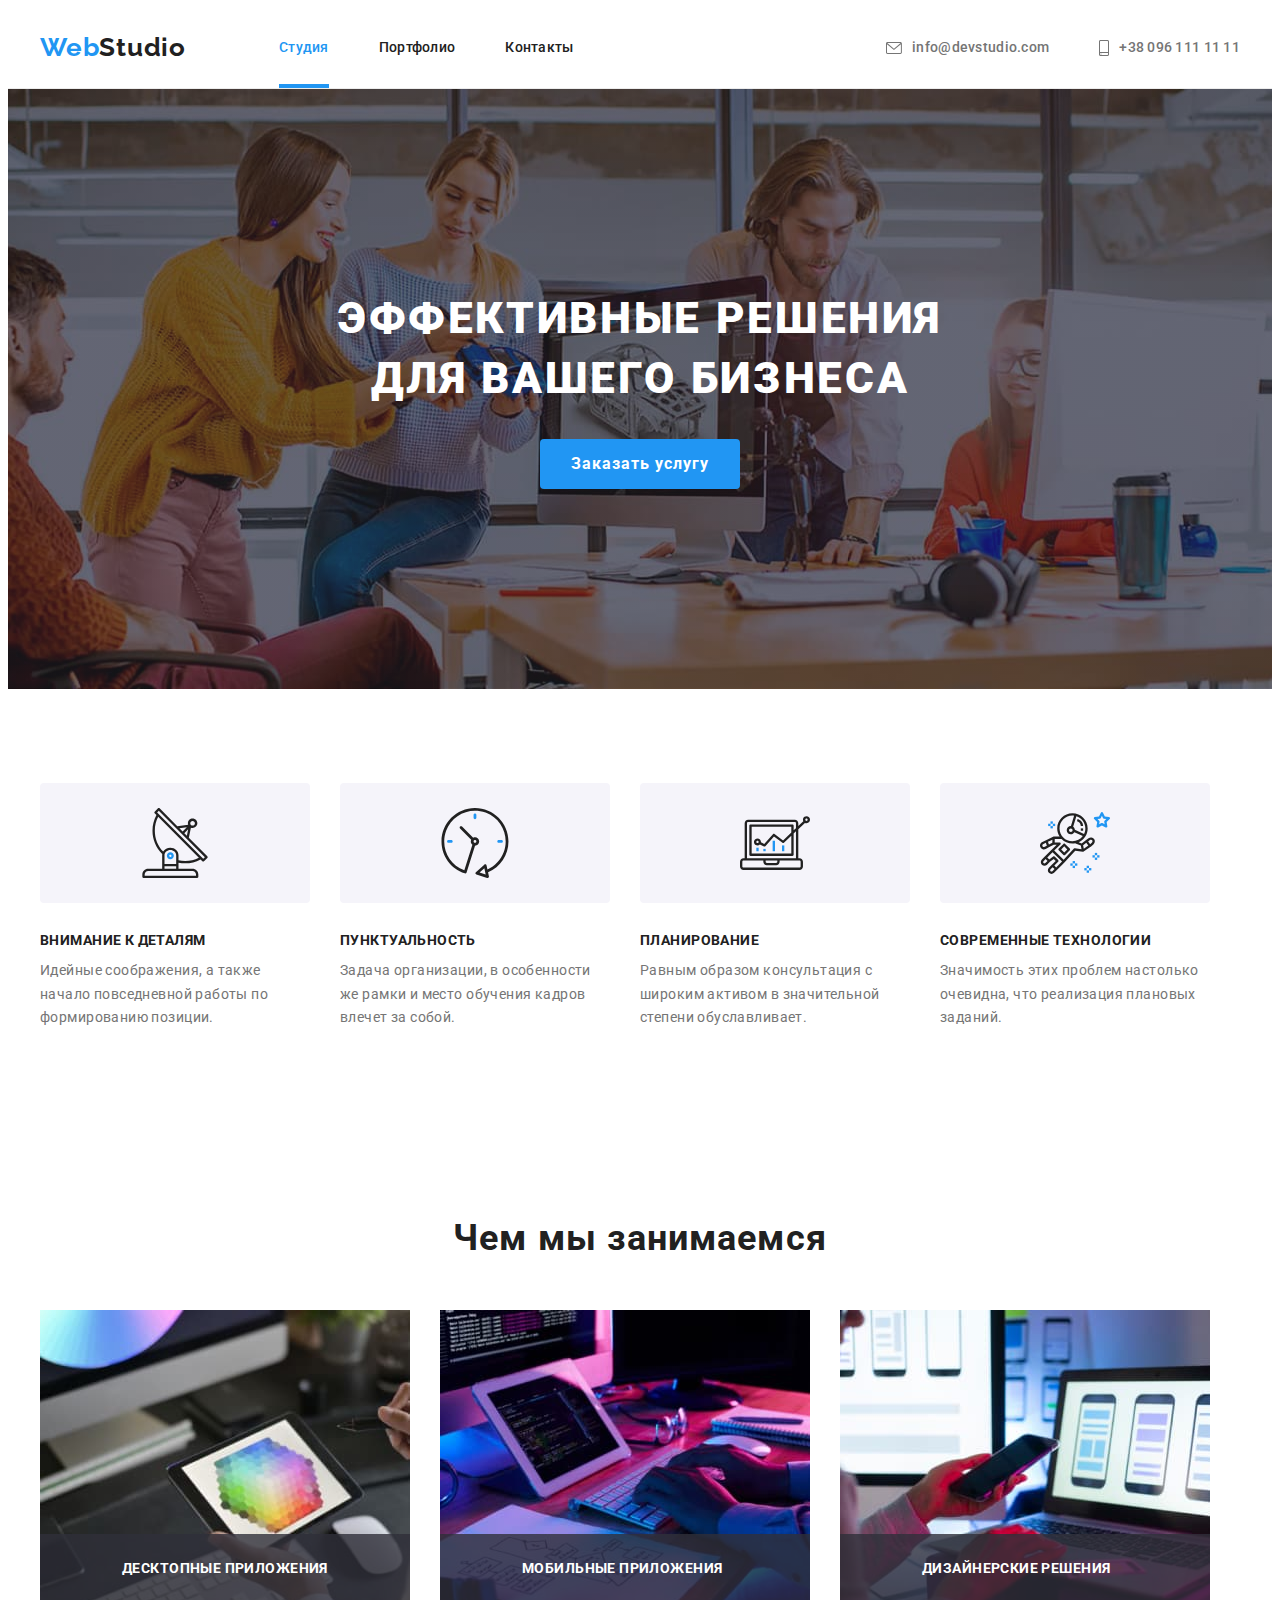
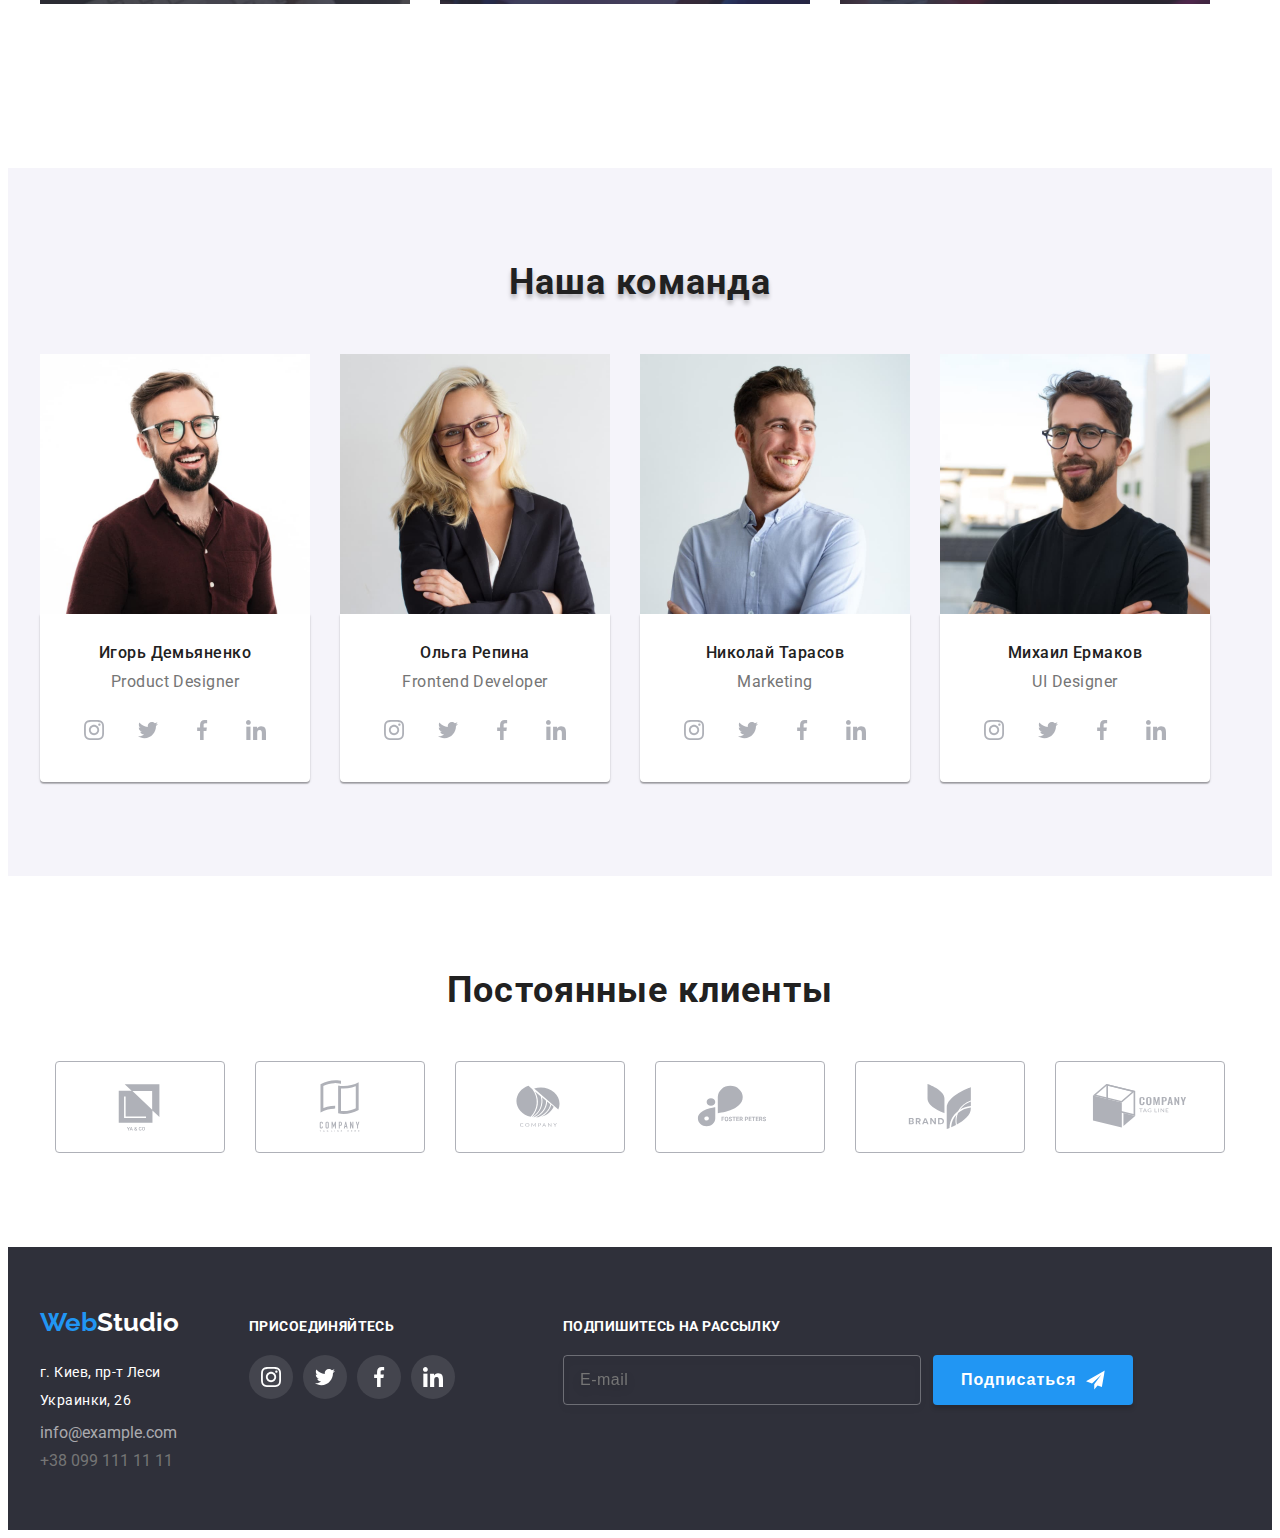
==== index.html @ 1bdd08a0 "первый комит" ====
<!DOCTYPE html>
<html lang="ru">

<head>
    <meta charset="UTF-8">
    <meta http-equiv="X-UA-Compatible" content="IE=edge">
    <meta name="viewport" content="width=device-width, initial-scale=1.0">
    <title>Главная</title>
    <link rel="preconnect" href="https://fonts.googleapis.com" />
    <link rel="preconnect" href="https://fonts.gstatic.com" crossorigin />
    <link
        href="https://fonts.googleapis.com/css2?family=Raleway:wght@700&family=Roboto:wght@400;500;700;900&display=swap"
        rel="stylesheet" />
    <link rel="stylesheet" href="https://cdnjs.cloudflare.com/ajax/libs/modern-normalize/1.1.0/modern-normalize.min.css"
        integrity="sha512-wpPYUAdjBVSE4KJnH1VR1HeZfpl1ub8YT/NKx4PuQ5NmX2tKuGu6U/JRp5y+Y8XG2tV+wKQpNHVUX03MfMFn9Q=="
        crossorigin="anonymous" referrerpolicy="no-referrer" />
    <link rel="stylesheet" href="./css/styles.css" />
</head>

<body>
    <!--шапка сайта-->
    <header class="header">
        <div class="container header-container">
            <nav class="navigation">
                <a class="header-logo" lang="en" href="./index.html">Web<span class="header-web-color">Studio</span></a>
                <ul class="header-list list">
                    <li class="header-item"><a href="./index.html" class="header-link current">Студия</a></li>
                    <li class="header-item"><a href="./portfolio.html" class="header-link">Портфолио</a></li>
                    <li class="header-item"><a href="./contacts.html" class="header-link">Контакты</a></li>
                </ul>
            </nav>            
                <ul class="header-list list">
                    <li class="header-item">
                        <a class="header-link-mail" href="mailto:info@devstudio.com">
                            <svg class="header-contact-icon" width="16" height="12">
                                <use href="./images/icons.svg#icon-envelope"></use>
                            </svg>
                        info@devstudio.com</a>    
                    </li>
                    <li class="header-item">
                        <a class="header-link-tel" href="tel.:+380961111111">
                            <svg class="header-contact-icon" width="10" height="16">
                                <use href="./images/icons.svg#icon-smartphone"></use>
                            </svg>
                        +38 096 111 11 11</a>
                    </li>
                </ul>            
        </div>
    </header>
    <!--hero-->
        <main>
            <section class="hero section">
                <div class="container hero-container">
                    <h1 class="hero-title">Эффективные решения<br />
                        для вашего бизнеса</h1>
                    <button type="button" class="hero-btn" data-modal-open>Заказать услугу</button>
                </div>
            </section>
            <!--особенности-->
            <section class="features section">
                <div class="container">
                    <h2 class="visually-hidden">Фильтры</h2>
                    <ul class="features-list list">
                        <li class="features-item">
                            <div class="features-icon">
                                <svg class="features-icon-bg">
                                    <use href="./images/icons.svg#icon-antenna"></use>
                                </svg>
                            </div>
                            <h3 class="features-title">Внимание к деталям</h3>
                            <p class="features-text">Идейные соображения, а также начало повседневной работы по формированию
                                позиции.</p>
                        </li>
                        <li class="features-item">
                            <div class="features-icon">
                                <svg class="features-icon-bg">
                                    <use href="./images/icons.svg#icon-clock"></use>
                                </svg>
                            </div>
                            <h3 class="features-title">Пунктуальность</h3>
                            <p class="features-text">Задача организации, в особенности же рамки и место обучения кадров
                                влечет
                                за собой.</p>
                        </li>
                        <li class="features-item">
                            <div class="features-icon">
                                <svg class="features-icon-bg">
                                    <use href="./images/icons.svg#icon-diagram"></use>
                                </svg>
                            </div>
                            <h3 class="features-title">Планирование</h3>
                            <p class="features-text">Равным образом консультация с широким активом в значительной степени
                                обуславливает.</p>
                        </li>
                        <li class="features-item">
                            <div class="features-icon">
                                <svg class="features-icon-bg">
                                    <use href="./images/icons.svg#icon-astronaut"></use>
                                </svg>
                            </div>
                            <h3 class="features-title">Современные технологии</h3>
                            <p class="features-text">Значимость этих проблем настолько очевидна, что реализация плановых
                                заданий.</p>
                        </li>
                    </ul>
                </div>
            </section>
            <!--чем мы занимаемся-->
            <section class="employment section">
                <div class="container employment-container">
                    <h2 class="employment-title title">Чем мы занимаемся</h2>
                    <ul class="employment-list list">
                        <li class="employment-item">                            
                            <img src="./images/whatarewedoing(1).jpg" alt="работа с цветом" width="370" height="294" />                            
                                <div class="employment-overlay">
                                    <p class="employment-overlay-text">десктопные приложения</p>
                                </div>    
                        </li>
                        <li class="employment-item">
                            <img src="./images/whatarewedoing(2).jpg" alt="программирование" width="370" height="294" />
                                <div class="employment-overlay">
                                    <p class="employment-overlay-text">мобильные приложения</p>
                                </div>    
                        </li>
                        <li class="employment-item">
                            <img src="./images/whatarewedoing(3).jpg" alt="мобильная версия" width="370" height="294" />
                                <div class="employment-overlay">
                                    <p class="employment-overlay-text">дизайнерские решения</p>
                                </div>
                        </li>
                    </ul>
                </div>
            </section>
            <!--наша команда-->
            <section class="team section">
                <div class="container team-container">
                    <h2 class="team-pre-title title">Наша команда</h2>
                    <ul class="team-list list">
                        <li class="team-item">
                            <img src="./images/ourteam(4).jpg" alt="продукт-дизайнер" width="270" height="260" />
                            <div class="team-item-content">
                                <h3 class="team-title">Игорь Демьяненко</h3>
                                <p class="team-text" lang="en">Product Designer</p>
                                <ul class="team-socials-list list">
                                    <li class="team-socials-item">
                                        <a href="" class="team-socials-link">
                                            <svg class="team-socials-icon">
                                                <use href="./images/icons.svg#icon-instagram"></use>
                                            </svg>
                                        </a>
                                    </li> 
                                    <li class="team-socials-item">
                                        <a href="" class="team-socials-link">
                                            <svg class="team-socials-icon">
                                                <use href="./images/icons.svg#icon-twitter"></use>
                                            </svg>
                                        </a>
                                    </li>    
                                    <li class="team-socials-item">
                                        <a href="" class="team-socials-link">
                                            <svg class="team-socials-icon">
                                                <use href="./images/icons.svg#icon-facebook"></use>
                                            </svg>
                                        </a>
                                    </li>    
                                    <li class="team-socials-item">
                                        <a href="" class="team-socials-link">
                                            <svg class="team-socials-icon">
                                                <use href="./images/icons.svg#icon-linkedin"></use>
                                            </svg>
                                        </a>
                                    </li>       
                                </ul>
                            </div>
                        </li>
                        <li class="team-item">
                            <img src="./images/ourteam(3).jpg" alt="фронтэнд разработчик" width="270" height="260" />
                            <div class="team-item-content">
                                <h3 class="team-title">Ольга Репина</h3>
                                <p class="team-text" lang="en">Frontend Developer</p>
                                <ul class="team-socials-list list">
                                    <li class="team-socials-item">
                                        <a href="" class="team-socials-link">
                                            <svg class="team-socials-icon">
                                                <use href="./images/icons.svg#icon-instagram"></use>
                                            </svg>
                                        </a>
                                    </li> 
                                    <li class="team-socials-item">
                                        <a href="" class="team-socials-link">
                                            <svg class="team-socials-icon">
                                                <use href="./images/icons.svg#icon-twitter"></use>
                                            </svg>
                                        </a>
                                    </li>    
                                    <li class="team-socials-item">
                                        <a href="" class="team-socials-link">
                                            <svg class="team-socials-icon">
                                                <use href="./images/icons.svg#icon-facebook"></use>
                                            </svg>
                                        </a>
                                    </li>    
                                    <li class="team-socials-item">
                                        <a href="" class="team-socials-link">
                                            <svg class="team-socials-icon">
                                                <use href="./images/icons.svg#icon-linkedin"></use>
                                            </svg>
                                        </a>
                                    </li>       
                                </ul>
                            </div>
                        </li>
                        <li class="team-item">
                            <img src="./images/ourteam(2).jpg" alt="маркетинг" width="270" height="260" />
                            <div class="team-item-content">
                                <h3 class="team-title">Николай Тарасов</h3>
                                <p class="team-text" lang="en">Marketing</p>
                                <ul class="team-socials-list list">
                                    <li class="team-socials-item">
                                        <a href="" class="team-socials-link">
                                            <svg class="team-socials-icon">
                                                <use href="./images/icons.svg#icon-instagram"></use>
                                            </svg>
                                        </a>
                                    </li> 
                                    <li class="team-socials-item">
                                        <a href="" class="team-socials-link">
                                            <svg class="team-socials-icon">
                                                <use href="./images/icons.svg#icon-twitter"></use>
                                            </svg>
                                        </a>
                                    </li>    
                                    <li class="team-socials-item">
                                        <a href="" class="team-socials-link">
                                            <svg class="team-socials-icon">
                                                <use href="./images/icons.svg#icon-facebook"></use>
                                            </svg>
                                        </a>
                                    </li>    
                                    <li class="team-socials-item">
                                        <a href="" class="team-socials-link">
                                            <svg class="team-socials-icon">
                                                <use href="./images/icons.svg#icon-linkedin"></use>
                                            </svg>
                                        </a>
                                    </li>                                    
                                </ul>
                            </div>
                        </li>
                        <li class="team-item">
                            <img src="./images/ourteam(1).jpg" alt="UI дизайнер" width="270" height="260" />
                            <div class="team-item-content">
                                <h3 class="team-title">Михаил Ермаков</h3>
                                <p class="team-text" lang="en">UI Designer</p>
                                <ul class="team-socials-list list">
                                    <li class="team-socials-item">
                                        <a href="" class="team-socials-link">
                                            <svg class="team-socials-icon">
                                                <use href="./images/icons.svg#icon-instagram"></use>
                                            </svg>
                                        </a>
                                    </li>
                                    <li class="team-socials-item">
                                        <a href="" class="team-socials-link">
                                            <svg class="team-socials-icon">
                                                <use href="./images/icons.svg#icon-twitter"></use>
                                            </svg>
                                        </a>
                                    </li>
                                    <li class="team-socials-item">
                                        <a href="" class="team-socials-link">
                                            <svg class="team-socials-icon">
                                                <use href="./images/icons.svg#icon-facebook"></use>
                                            </svg>
                                        </a>
                                    </li>
                                    <li class="team-socials-item">
                                        <a href="" class="team-socials-link">
                                            <svg class="team-socials-icon">
                                                <use href="./images/icons.svg#icon-linkedin"></use>
                                            </svg>
                                        </a>
                                    </li>
                                </ul>
                            </div>
                        </li>
                    </ul>
                </div>
            </section>
            <!--постоянные клиенты-->
            <section class="clients section">
                <div class="container clients-container">
                    <h1 class="clients-title title">Постоянные клиенты</h1>
                    <ul class="clients-list list">
                        <li class="clients-item">
                            <a href="" class="clients-link">
                                <svg class="clients-icon">
                                    <use href="./images/icons.svg#icon-Logo"></use>
                                </svg>
                            </a>
                        </li>
                        <li class="clients-item">
                            <a href="" class="clients-link">
                                <svg class="clients-icon">
                                    <use href="./images/icons.svg#icon-Logo-1"></use>
                                </svg>
                            </a>
                        </li>
                        <li class="clients-item">
                            <a href="" class="clients-link">
                                <svg class="clients-icon">
                                    <use href="./images/icons.svg#icon-Logo-2"></use>
                                </svg>
                            </a>
                        </li>
                        <li class="clients-item">
                            <a href="" class="clients-link">
                                <svg class="clients-icon">
                                    <use href="./images/icons.svg#icon-Logo-3"></use>
                                </svg>
                            </a>
                        </li>
                        <li class="clients-item">
                            <a href="" class="clients-link">
                                <svg class="clients-icon">
                                    <use href="./images/icons.svg#icon-Logo-4"></use>
                                </svg>
                            </a>
                        </li>
                        <li class="clients-item">
                            <a href="" class="clients-link">
                                <svg class="clients-icon">
                                    <use href="./images/icons.svg#icon-Logo-5"></use>
                                </svg>
                            </a>
                        </li>
                    </ul>
                </div>
            </section>
        </main>
        <!--подвал-->
        <footer class="footer">
            <div class="container footer-container">
                <div>
                    <a class="footer-logo" lang="en" href="./index.html">Web<span class="footer-web-color">Studio</span></a>
                        <address>
                            <ul class="footer-address-list list">
                                <li class="footer-address-item">
                                    <a class="footer-link-address" href="https://goo.gl/maps/YACws96Guh4bxc956" target="_blank"
                                        rel="noopener">г. Киев, пр-т Леси Украинки, 26</a>
                                </li>
                                <li class="footer-address-item">
                                    <a class="footer-link-mail" href="mailto:info@devstudio.com">info@example.com</a>
                                </li>
                                <li class="footer-address-item">
                                    <a class="footer-link-tel" href="tel.:+380961111111">+38 099 111 11 11</a>
                                </li>
                            </ul>
                        </address>
                </div>
                <div class="footer-socials">
                    <p class="footer-socials-title">присоединяйтесь</p>
                        <ul class="footer-socials-list list">
                            <li class="footer-socials-item">
                                <a href="" class="footer-socials-link">
                                    <svg class="footer-socials-icon">
                                        <use href="./images/icons.svg#icon-instagram"></use>
                                    </svg>
                                </a>
                            </li>
                            <li class="footer-socials-item">
                                <a href="" class="footer-socials-link">
                                    <svg class="footer-socials-icon">
                                        <use href="./images/icons.svg#icon-twitter"></use>
                                    </svg>
                                </a>
                            </li>
                            <li class="footer-socials-item">
                                <a href="" class="footer-socials-link">
                                    <svg class="footer-socials-icon">
                                        <use href="./images/icons.svg#icon-facebook"></use>
                                    </svg>
                                </a>
                            </li>
                            <li class="footer-socials-item">
                                <a href="" class="footer-socials-link">
                                    <svg class="footer-socials-icon">
                                        <use href="./images/icons.svg#icon-linkedin"></use>
                                    </svg>
                                </a>
                            </li>
                        </ul> 
                </div>  
                <div class="footer-spam">
                    <div class="container footer-spam-container">
                        <p class="footer-spam-title title">подпишитесь на рассылку</p>                        
                        <form class="footer-form">
                            <div class="footer-spam-input">                              
                               <input
                                    type="email"
                                    name="spam-email"
                                    placeholder="E-mail"
                                    id="e-mail"
                                    class="spam-email-input"
                                />                                                                                                                                                    
                                <button type="submit" class="spam-btn">Подписаться
                                    <svg class="spam-icon" width="24" height="24">
                                        <use href="./images/icons.svg#icon-send"></use>
                                    </svg>
                                </button>                                   
                            </div>  
                        </form>
                    </div>
                </div>                       
            </div>
    </footer>
    <!--модальное окно-->
    
        <div class="backdrop is-hidden" data-modal>
            <div class="modal">
            <button type="button" class="modal-close-btn" data-modal-close>
                <svg class="modal-close-icon">
                    <use href="./images/icons.svg#icon-close"></use>
                </svg>
            </button>
            <p class="modal-title title"> Оставьте свои данные, мы вам перезвоним </p> 
            <form  class="modal-form">
                <div class="modal-field">
                    <label for="user-name" class="modal-label">Имя</label> 
                    <div class="modal-input-wrap">                      
                        <input
                        type="text"
                        name="user-name"  
                        class="modal-input"
                        id="user-name"                       
                        />
                    <svg class="modal-icon" width="18" height="18">
                        <use href="./images/icons.svg#icon-user-name"></use>
                    </svg>
                    </div>    
                </div>
                <div class="modal-field">
                    <label for="user-tel" class="modal-label">Телефон</label>
                    <div class="modal-input-wrap">                     
                        <input
                        type="tel" 
                        name="user-tel"  
                        class="modal-input"
                        id="user-tel"                 
                        />
                    <svg class="modal-icon" width="18" height="18">
                        <use href="./images/icons.svg#icon-user-tel"></use>
                    </svg>
                    </div>   
                </div>
                <div class="modal-field">
                    <label for="user-email" class="modal-label">Почта</label> 
                    <div class="modal-input-wrap">                    
                        <input
                        type="email" 
                        name="user-email"  
                        class="modal-input"
                        id="modal-input" 
                        />
                    <svg class="modal-icon" width="18" height="18">
                        <use href="./images/icons.svg#icon-user-email"></use>
                    </svg>
                    </div>     
                </div>
                <div class="modal-field">
                <label for="user-comment" class="modal-label">Комментарий</label>                                    
                    <textarea
                     name="user-comment"
                     id="user-comment"
                     class="modal-comment"
                     placeholder="Введите текст" 
                     ></textarea>                  
                </div>
                <div class="modal-field">
                    <input
                     type="checkbox"
                     name="modal-check"
                     class="modal-check visually-hidden" 
                     id="modal-check"
                    />
                <label for="modal-check" class="modal-check-text">
                    <span>
                        <svg class="modal-check-icon" width="16" height="15">
                            <use href="./images/icons.svg#icon-check"></use>
                        </svg>
                    </span>
                    Соглашаюсь с рассылкой и принимаю <a href="" class="modal-check-link">Условия договора</a>
                </label>    
                </div>
                <div class="modal-btn-submit">
                <button type="submit" class="modal-btn">Отправить</button>
                </div>
            </form>
            </div>            
        </div>
    

    <script src="./js/modal.js"></script>
</body>

</html>
---- css/styles.css ----
:root {
    --header-text-color: #212121;
    --link-list-color: #757575;
    --address-list-color: rgba(255, 255, 255, 0.6);
    --accent-color: #2196f3;
    --accent-filters-color: #ffffff;
    --background-color: #2f303a;
    --background-color-secondary: #f5f4fa;
    --border-color: #eeeeee;
    --socials-icon-color: #afb1b8;
    --footer-icon-color: rgba(255, 255, 255, 0.1);
    --modal-btn-color: #188CE8;
  }
  
  body {
    font-family: "Roboto", sans-serif;
    color: var(--header-text-color);
  }
  
  .list {
    padding: 0;
    margin: 0;
    list-style: none;
  }
  
  p,
  h1,
  h2,
  h3,
  h4,
  h5,
  h6 {
    margin: 0;
  }
  
  ul {
    margin: 0;
    padding: 0;
  }
  
  img {
    display: block;
    max-width: 100%;
  }
  
  a {
    text-decoration: none;
  }
  
  button {
    cursor: pointer;
    border-radius: 4px;
    padding: 0;
    border: none;
  }
  
  .container {
    width: 1200px;
    padding-left: 15px;
    padding-right: 15px;
    margin-left: auto;
    margin-right: auto;
  }
  
  .visually-hidden {
    position: absolute;
    white-space: nowrap;
    width: 1px;
    height: 1px;
    overflow: hidden;
    border: 0;
    padding: 0;
    clip: rect(0 0 0 0);
    clip-path: inset(50%);
    margin: -1px;
  }
  
  .title {
    margin-bottom: 50px;
    color: var(--header-text-color);
    font-weight: bold;
    font-size: 36px;
    line-height: 1.16;
    letter-spacing: 0.03em;
    text-align: center;
  }
  
  .section {
    padding-top: 94px;
    padding-bottom: 94px;
  }
  
  /*---------header------------*/
  
  .header {
    border-bottom: 1px solid #ececec;
  }
  
  .header-container {
    display: flex;
    align-items: center;
  }
  
  .navigation {
    display: flex;
    align-items: center;
  }
  
  .header-logo {
    display: inline-block;
    padding-top: 24px;
    padding-bottom: 25px;
    margin-right: 93px;
    color: var(--accent-color);
    font-family: Raleway;
    font-weight: bold;
    font-size: 26px;
    line-height: 1.19;
    letter-spacing: 0.03em;
  }
  
  .header-web-color {
    color: var(--header-text-color);
  }
  
  .header-list {
    display: flex;
    margin-left: auto;
    font-weight: 500;
    font-size: 14px;
    line-height: 1.14;
    letter-spacing: 0.02em;
  }
  
  .header-item + .header-item {
    margin-left: 50px;
  }
  
  .header-link {
    display: flex;
    transition: color 250ms cubic-bezier(0.4, 0, 0.2, 1);
    padding-top: 32px;
    padding-bottom: 32px;
    color: var(--header-text-color);
  }
  
  .header-link:hover,
  .header-link:focus {
    color: var(--accent-color);
  }
  
  .header-link-mail,
  .header-link-tel {
    display: flex;
    align-items: center;
    transition: color 250ms cubic-bezier(0.4, 0, 0.2, 1);
    padding-top: 32px;
    padding-bottom: 32px;
    color: var(--link-list-color);
  }
  
  .header-link-mail:hover,
  .header-link-mail:focus {
    color: var(--accent-color);
  }
  
  .header-link-tel:hover,
  .header-link-tel:focus {
    color: var(--accent-color);
  }
  
  .current {
    color: var(--accent-color);
    position: relative;
  }
  
  .current::after {
    content: '';
    width: 100%;
    height: 4px;
    position: absolute;
    background-color: var(--accent-color);
    left: 0;
    bottom: 0;
  }
  
  .header-link.current[href="./portfolio.html"] {
    color: var(--accent-color);
  }
  
  .header-contact-icon {
    margin-right: 10px;
    vertical-align: middle;
    fill: currentColor;
  }
  
  /* ----------hero--------*/
  
  .hero {
    text-align: center;
    padding-top: 200px;
    padding-bottom: 200px;
    background-color: var(--background-color);
    background-image: linear-gradient(
        rgba(47, 48, 58, 0.4),
        rgba(47, 48, 58, 0.4)
      ),
      url(../images/hero-bg.jpg);
    background-repeat: no-repeat;
    background-position: center;
    background-size: cover;
  }
  
  .hero-title {
    margin-bottom: 30px;
    color: var(--accent-filters-color);
    font-weight: 900;
    font-size: 44px;
    line-height: 1.36;
    letter-spacing: 0.06em;
    text-transform: uppercase;
  }
  
  .hero-btn {
    display: inline-block;
    color: var(--accent-filters-color);
    background: var(--accent-color);
    font-family: inherit;
    font-weight: bold;
    font-size: 16px;
    line-height: 1.87;
    min-width: 200px;
    height: 50px;
    letter-spacing: 0.06em;
  }
  
  /*----features-----*/
  
  .features-list {
    display: flex;
    flex-wrap: wrap;
  }
  
  .features-item {
    width: 270px;
  }
  
  .features-item:not(:last-child) {
    margin-right: 30px;
  }
  
  /*--------features-icon----------*/
  
  .features-icon {
    display: flex;
    align-items: center;
    justify-content: center;
    width: 270px;
    height: 120px;
    margin-bottom: 30px;
    background-color: var(--background-color-secondary);
    border-radius: 4px;
  }
  
  .features-icon-bg {
    width: 70px;
    height: 70px;
  }
  
  .features-title {
    margin-bottom: 10px;
    color: var(--header-text-color);
    font-weight: bold;
    font-size: 14px;
    line-height: 1.14;
    letter-spacing: 0.03em;
    text-transform: uppercase;
  }
  
  .features-text {
    margin-top: 0;
    margin-bottom: 0;
    color: var(--link-list-color);
    font-weight: normal;
    font-size: 14px;
    line-height: 1.71;
    letter-spacing: 0.03em;
  }
  
  /*---------employment------------*/
  
  .employment-list {
    display: flex;
    flex-wrap: wrap;
  }
  
  .employment-item { 
    margin-top: 0;
    margin-right: 30px;
  }
  
  .employment-item:nth-child(3n) {
    margin-right: 0;
  }
  
  .employment-overlay {
    position: relative;
    background-color: rgba(47, 48, 58, 0.8);
    transform: translateY(-100%);
    width: 370px;
    height: 70px;
    }
  
  .employment-overlay-text {
    position: absolute;
    bottom: 0; 
    left: 0;
    padding: 27px 82px;   
    color: var(--accent-filters-color);
    font-style: normal;
    font-weight: bold;
    font-size: 14px;
    line-height: 1.14;
    text-align: center;
    letter-spacing: 0.03em;
    text-transform: uppercase;
    }
  
  
  /*---------team---------*/
  
  .team {
    background-color: var(--background-color-secondary);
  }
  
  .team-list {
    display: flex;
    flex-wrap: wrap;
  }
  
  .team-item {
    width: ((100% - 90px) / 4);
    margin-right: 30px;
  }
  
  .team-item:nth-child(4n) {
    margin-right: 0;
  }
  
  .team-pre-title {
    text-shadow: 0px 4px 4px rgba(0, 0, 0, 0.25);
  }
  
  .team-title {
    margin-bottom: 10px;
    color: var(--header-text-color);
    font-weight: 500;
    font-size: 16px;
    line-height: 1.18;
    letter-spacing: 0.03em;
  }
  
  .team-text {
    margin-bottom: 16px;
    color: var(--link-list-color);
    font-weight: normal;
    font-size: 16px;
    line-height: 1.18;
    letter-spacing: 0.03em;
  }
  
  .team-item-content {
    padding-top: 30px;
    padding-bottom: 30px;
    text-align: center;
    background-color: var(--accent-filters-color);
    box-shadow: 0px 1px 3px rgba(0, 0, 0, 0.12), 0px 1px 1px rgba(0, 0, 0, 0.14),
      0px 2px 1px rgba(0, 0, 0, 0.2);
    border-radius: 0px 0px 4px 4px;
  }
  
  /*---------team-socials------------*/
  
  .team-socials-list {
    display: flex;
    justify-content: center;
  }
  
  .team-socials-item + .team-socials-item {
    margin-left: 10px;
  }
  
  .team-socials-link {
    display: flex;
    align-items: center;
    justify-content: center;
    transition: color 250ms cubic-bezier(0.4, 0, 0.2, 1), background-color 250ms cubic-bezier(0.4, 0, 0.2, 1) ;
    width: 44px;
    height: 44px;
    background-color: var(--accent-filters-color);
    border-radius: 50%;
    color: var(--socials-icon-color);
  }
  
  .team-socials-link:hover,
  .team-socials-link:focus {
    background-color: var(--accent-color);
    color: var(--accent-filters-color);
  }
  
  .team-socials-icon {
    width: 20px;
    height: 20px;
    fill: currentColor;
  }
  
  /*Запасной вариант
  .team-socials-icon {
    fill: var(--socials-icon-color);
  }
  
  .team-socials-link:hover .team-socials-icon,
  .team-socials-link:focus .team-socials-icon {
    fill: var(--accent-filters-color);
  }*/
  
  /*------clients---------*/
  
  .clents-container {
    display: flex;
    align-items: center;
  }
  
  .clients-list {
    display: flex;
    align-items: center;
    justify-content: center;
  }
  
  .clients-item {
    width: 170px;
    height: 92px;
  }
  
  .clients-item + .clients-item {
    margin-left: 30px;
  }
  
  .clients-link {
    display: flex;
    justify-content: center;
    align-items: center;
    transition: color 250ms cubic-bezier(0.4, 0, 0.2, 1), border-color 250ms cubic-bezier(0.4, 0, 0.2, 1);
    width: 100%;
    height: 100%;
    color: var(--socials-icon-color);
    box-sizing: border-box;
    border: 1px solid var(--socials-icon-color);
    border-radius: 4px;
  }
  
  .clients-link:hover,
  .clients-link:focus  {
    border-color: var(--accent-color);
    color: var(--accent-color);
  }
  
  .clients-icon {
    width: 106px;
    height: 60px;
    fill: currentColor;
  }
  
  /*------portfolio------*/
  
  .portfilio-container {
    display: flex;
    align-items: center;
  }
  
  .portfolio-list {
    display: flex;
    justify-content: center;
    margin-top: 0;
    margin-bottom: 34px;
  }
  
  .portfolio-item + .portfolio-item {
    margin-left: 8px;
  }
  
  .portfolio-btn {
    transition: color 250ms cubic-bezier(0.4, 0, 0.2, 1), 
      background-color 250ms cubic-bezier(0.4, 0, 0.2, 1),
      box-shadow 250ms cubic-bezier(0.4, 0, 0.2, 1);
    padding: 6px 22px;
    color: var(--header-text-color);
    background-color: var(--background-color-secondary);
    border-color: transparent;    
    text-align: center;
    font-weight: 500;
    font-size: 16px;
    line-height: 1.62;
    letter-spacing: 0.03em;
  }
  
  .portfolio-btn:hover,
  .portfolio-btn:focus {
    color: var(--accent-filters-color);
    background: var(--accent-color);
    box-shadow: 0px 3px 1px rgba(0, 0, 0, 0.1), 0px 1px 2px rgba(0, 0, 0, 0.08),
      0px 2px 2px rgba(0, 0, 0, 0.12);
  }
  
  /*----------projects-------*/
  
  .projects-list {
    display: flex;
    flex-wrap: wrap;
  }
  
  .projects-item {
    width: ((100% -60px) / 3);
    margin-right: 30px;
    margin-bottom: 30px;
  }
  
  .projects-item:nth-child(3n) {
    margin-right: 0;
  }
  
  .projects-item:nth-last-child(-n + 3) {
    margin-bottom: 0;
  }
  
  .projects-link {
    display: block;
    transition: box-shadow 250ms cubic-bezier(0.4, 0, 0.2, 1);
  }
  
  .projects-link:hover,
  .projects-link:focus {
    box-shadow: 0px 1px 1px rgba(0, 0, 0, 0.12), 0px 4px 4px rgba(0, 0, 0, 0.06),
    1px 4px 6px rgba(0, 0, 0, 0.16);
  }
  
  .projects-ovelay {
    position: relative;
    overflow: hidden;   
    background: rgba(33, 150, 243, 0.9);  
  }
  
  .projects-overlay-text {
    position: absolute;
    transform: translateY(100%);
    transition: transform 250ms cubic-bezier(0.4, 0, 0.2, 1);
    top: 0;
    left: 0;
    padding: 64px 24px; 
    width: 100%;  
    color: var(--accent-filters-color);
    background-color: rgba(33, 150, 243, 0.9);;
    font-style: normal;
    font-weight: normal;
    font-size: 18px;
    line-height: 1.55;
    letter-spacing: 0.03em;  
  }
  
  .projects-link:hover .projects-overlay-text,
  .projects-link:focus .projects-overlay-text  {
    transform: translateY(0);
  }
  
  .borders {
    box-sizing: border-box;
    padding-right: 24px;
    padding-left: 24px;
    padding-top: 20px;
    padding-bottom: 20px;
    background: var(--accent-filters-color);
    border: 1px solid var(--border-color);
    border-top: none;
  }
  
  .about-title {
    margin-bottom: 4px;
    color: var(--header-text-color);
    font-weight: bold;
    font-size: 18px;
    line-height: 2;
    letter-spacing: 0.06em;
  }
  
  .about-after-title {
    color: var(--link-list-color);
    font-weight: normal;
    font-size: 16px;
    line-height: 1.87;
    letter-spacing: 0.03em;
  }
  
  /*----------footer---------*/
  
  .footer {
    padding-top: 60px;
    padding-bottom: 60px;
    background-color: var(--background-color);
  }
  
  .footer-logo {
    display: inline-block;
    margin-bottom: 20px;
    color: var(--accent-color);
    font-family: Raleway;
    font-weight: bold;
    font-size: 26px;
    line-height: 1.19;
    letter-spacing: 0.03;
  }
  
  .footer-web-color {
    color: var(--accent-filters-color);
  }
  
  .footer-address-list {
    font-style: normal;
  }
  
  .footer-address-item:not(:last-child) {
    margin-bottom: 9px;
  }
  
  .footer-address-list .footer-link-address {
    color: var(--accent-filters-color);
    font-weight: normal;
    font-size: 14px;
    line-height: 2;
    letter-spacing: 0.03em;
  }
  
  .footer-link-tel {
    transition: color 250ms cubic-bezier(0.4, 0, 0.2, 1);
    color: var(--link-list-color);
  }
  
  .footer-link-tel:hover,
  .footer-link-tel:focus {
    color: var(--accent-color);
  }
  
  .footer-link-mail {
    transition: color 250ms cubic-bezier(0.4, 0, 0.2, 1);
    color: var(--address-list-color);  
  }
  
  .footer-link-mail:hover,
  .footer-link-mail:focus {
    color: var(--accent-color);
  }
  
  /*-------footer socials icon---------*/
   
  .footer-container {
    display: flex;
    align-items: baseline;  
  }
  
  .footer-socials {
    margin-left: 70px;
  }
  
  .footer-socials-title {
    margin-bottom: 20px;
    color: var(--accent-filters-color);
    font-weight: bold;
    font-size: 14px;
    line-height: 1.14;
    letter-spacing: 0.03em;
    text-transform: uppercase;
  }
  
  .footer-socials-list {
    display: flex;
  }
  
  .footer-socials-link {
    display: flex;
    align-items: center;
    justify-content: center;
    transition: background-color 250ms cubic-bezier(0.4, 0, 0.2, 1);
    width: 44px;
    height: 44px;
    border-radius: 50%;
    background-color: var(--footer-icon-color);
    color: var(--accent-filters-color);
  }
  
  .footer-socials-link:hover,
  .footer-socials-link:focus {
    background-color: var(--accent-color);
  }
  
  .footer-socials-item + .footer-socials-item {
    margin-left: 10px;
  }
  
  .footer-socials-icon {
    width: 20px;
    height: 20px;
    fill: currentColor;
  }

  /*--------footer spam----------*/

  .footer-spam{
    display: flex; 
    align-items: center;  
    }

  .footer-spam-title {
    display: inline-block;
    margin-bottom: 20px;
    color: var(--accent-filters-color);   
    font-weight: bold;
    font-size: 14px;
    line-height: 1.14;
    letter-spacing: 0.03em;
    text-transform: uppercase;        
  }

  .footer-spam-input {
    display: flex;                 
  }

  .footer-spam-container {
    margin-left: 93px;
  }
  
  .spam-email-input {
    display: flex;
    align-items: center;
    padding-left: 16px;
    width: 358px;
    height: 50px;
    color: rgba(255, 255, 255, 0.6);
    background-color: transparent;
    border: none;
    border: 1px solid rgba(255, 255, 255, 0.3);
    box-sizing: border-box;
    filter: drop-shadow(0px 4px 4px rgba(0, 0, 0, 0.15));
    border-radius: 4px;      
    font-weight: normal;
    font-size: 16px;
    line-height: 1.25;    
    letter-spacing: 0.03em;    
    }   
      
  .spam-btn {      
    display: inline-flex;
    text-align: center;
    align-items: center;
    margin-left: 12px;
    padding: 13px 28px;
    width: 200px;
    height: 50px;
    color: var(--accent-filters-color);
    background: var(--accent-color);
    text-decoration: none;
    font-weight: bold;
    font-size: 16px;
    line-height: 1.87; 
    letter-spacing: 0.06em;
    box-shadow: 0px 4px 4px rgba(0, 0, 0, 0.15);   
  }

  .spam-icon {    
    margin-left: 10px;
    color: var(--accent-filters-color);  
  }

  /*----------modal--------*/
  
  .backdrop {
    width: 100vw;
    height: 100vh;
    background-color: rgba(0, 0, 0, 0.2);
    position: fixed;
    top: 0;
    opacity: 1;
    transition: opacity 250ms cubic-bezier(0.4, 0, 0.2, 1), visibility 250ms cubic-bezier(0.4, 0, 0.2, 1);
  }
  
  .modal {
    position: absolute;  
    top: 50%;
    left: 50%;
    transform: translate(-50%,-50%) scale(1);
    transition: transform 250ms cubic-bezier(0.4, 0, 0.2, 1);
    width: 528px;
    min-height: 581px;
    padding: 40px;
    background-color: var(--accent-filters-color);
    box-shadow: 0px 1px 3px rgba(0, 0, 0, 0.12), 0px 1px 1px rgba(0, 0, 0, 0.14), 0px 2px 1px rgba(0, 0, 0, 0.2);
    border-radius: 4px;
  }
  
  .modal-close-icon {
    width: 11px;
    height: 11px;
    fill: #000000;
    transition: fill 250ms cubic-bezier(0.4, 0, 0.2, 1);
  } 
  
  .modal-close-icon:hover,
  .modal-close-icon:hover {
    fill: var(--accent-color);
  }
 
  .modal-close-btn {
    position: absolute;
    top: 8px;
    right: 8px;
    width: 30px;
    height: 30px;
    background: var(--accent-filters-color);
    border: 1px solid rgba(0, 0, 0, 0.1);  
    border-radius: 50%;    
  }
  
  .modal-title {
    margin-bottom: 30px;
    color: var(--header-text-color);
    font-weight: bold;
    font-size: 20px;
    line-height: 1.15;
    text-align: center;
    letter-spacing: 0.03em;
  }
 
  .modal-input-wrap {
    position: relative;
  }

  .modal-icon {
    position: absolute;
    left: 12px;
    top: 50%;
    transform: translateY(-50%);
    transition: fill 250ms cubic-bezier(0.4, 0, 0.2, 1);
  }

  .modal-field {
    margin-bottom: 30px;
  }

  .modal-input {
    padding-left: 42px;
    width: 100%;
    height: 40px;    
    font-size: 14px;  
    border: 1px solid rgba(33, 33, 33, 0.2);
    box-sizing: border-box;
    border-radius: 4px;
    outline: none;
    transition: border-color 250ms cubic-bezier(0.4, 0, 0.2, 1);
    }
 
  .modal-input:focus {
    border-color: var(--accent-color);
  }
  
  .modal-input:focus + .modal-icon {
    fill: var(--accent-color);
  }

  .modal-input::placeholder {    
    font-style: normal;
    font-weight: normal;
    font-size: 12px;
    line-height: 1.16;
    letter-spacing: 0.01em;
  }

  .modal-label {
    display: flex;
    margin-bottom: 4px;
    color: var(--link-list-color);
    font-weight: normal;
    font-size: 12px;
    line-height: 1.16;    
    letter-spacing: 0.01em;   
  }

  .modal-comment {
    display: flex;
    padding-top: 12px;
    padding-left: 16px; 
    width: 100%;
    height: 120px;
    resize: none;
    outline: none;
    border: 1px solid rgba(33, 33, 33, 0.2);
    box-sizing: border-box;
    border-radius: 4px;
  }

  .modal-comment::placeholder {     
    color: rgba(117, 117, 117, 0.5);
    font-weight: normal;
    font-size: 14px;
    line-height: 1.14;
    letter-spacing: 0.01em;
  }  
   
  .modal-check-text {
    display: flex;
    align-items: center;
    font-weight: normal;
    color: var(--link-list-color);
    font-size: 14px;
    line-height: 1.71;
    letter-spacing: 0.03em;
  }

  .modal-check-text span {
    display: flex;
    align-items: center;
    justify-content: center;
    margin-right: 8px;
    width: 16px;
    height: 15px;
    border: 2px solid var(--header-text-color);
    border-radius: 2px;  
  }  

  .modal-check-link {
    display: flex;
    align-items: center;    
    padding: 5px;
    color: var(--accent-color);
    text-decoration: underline;
  }

  .modal-check-icon {
    fill: transparent;
  }

  .modal-check:checked + .modal-check-text>span {
    background-color: var(--accent-color);
    border: none;
  }

  .modal-check:checked + .modal-check-text svg {
    fill: var(--accent-filters-color);
  }

  .modal-btn {    
    text-align: center;    
    margin-left: auto;
    margin-right: auto;     
    min-width: 200px;
    height: 50px;
    color: var(--accent-filters-color); 
    background: var(--modal-btn-color);      
    font-weight: bold;
    font-size: 16px;
    line-height: 1.87;   
    letter-spacing: 0.06em;   
    transition: box-shadow 250ms cubic-bezier(0.4, 0, 0.2, 1);           
  }

  .modal-btn:hover,
  .modal-btn:focus {    
    box-shadow: 0px 4px 4px rgba(0, 0, 0, 0.15); 
  }

  .modal-btn-submit {
    display: flex;
    align-items: center;
    text-align: center;
  }

  .backdrop.is-hidden {
    opacity: 0;
    pointer-events: none;
    visibility: hidden;
  }
  
  .backdrop.is-hidden .modal {
    transform: translate(-50%, -50%) scale(0.5);
  }
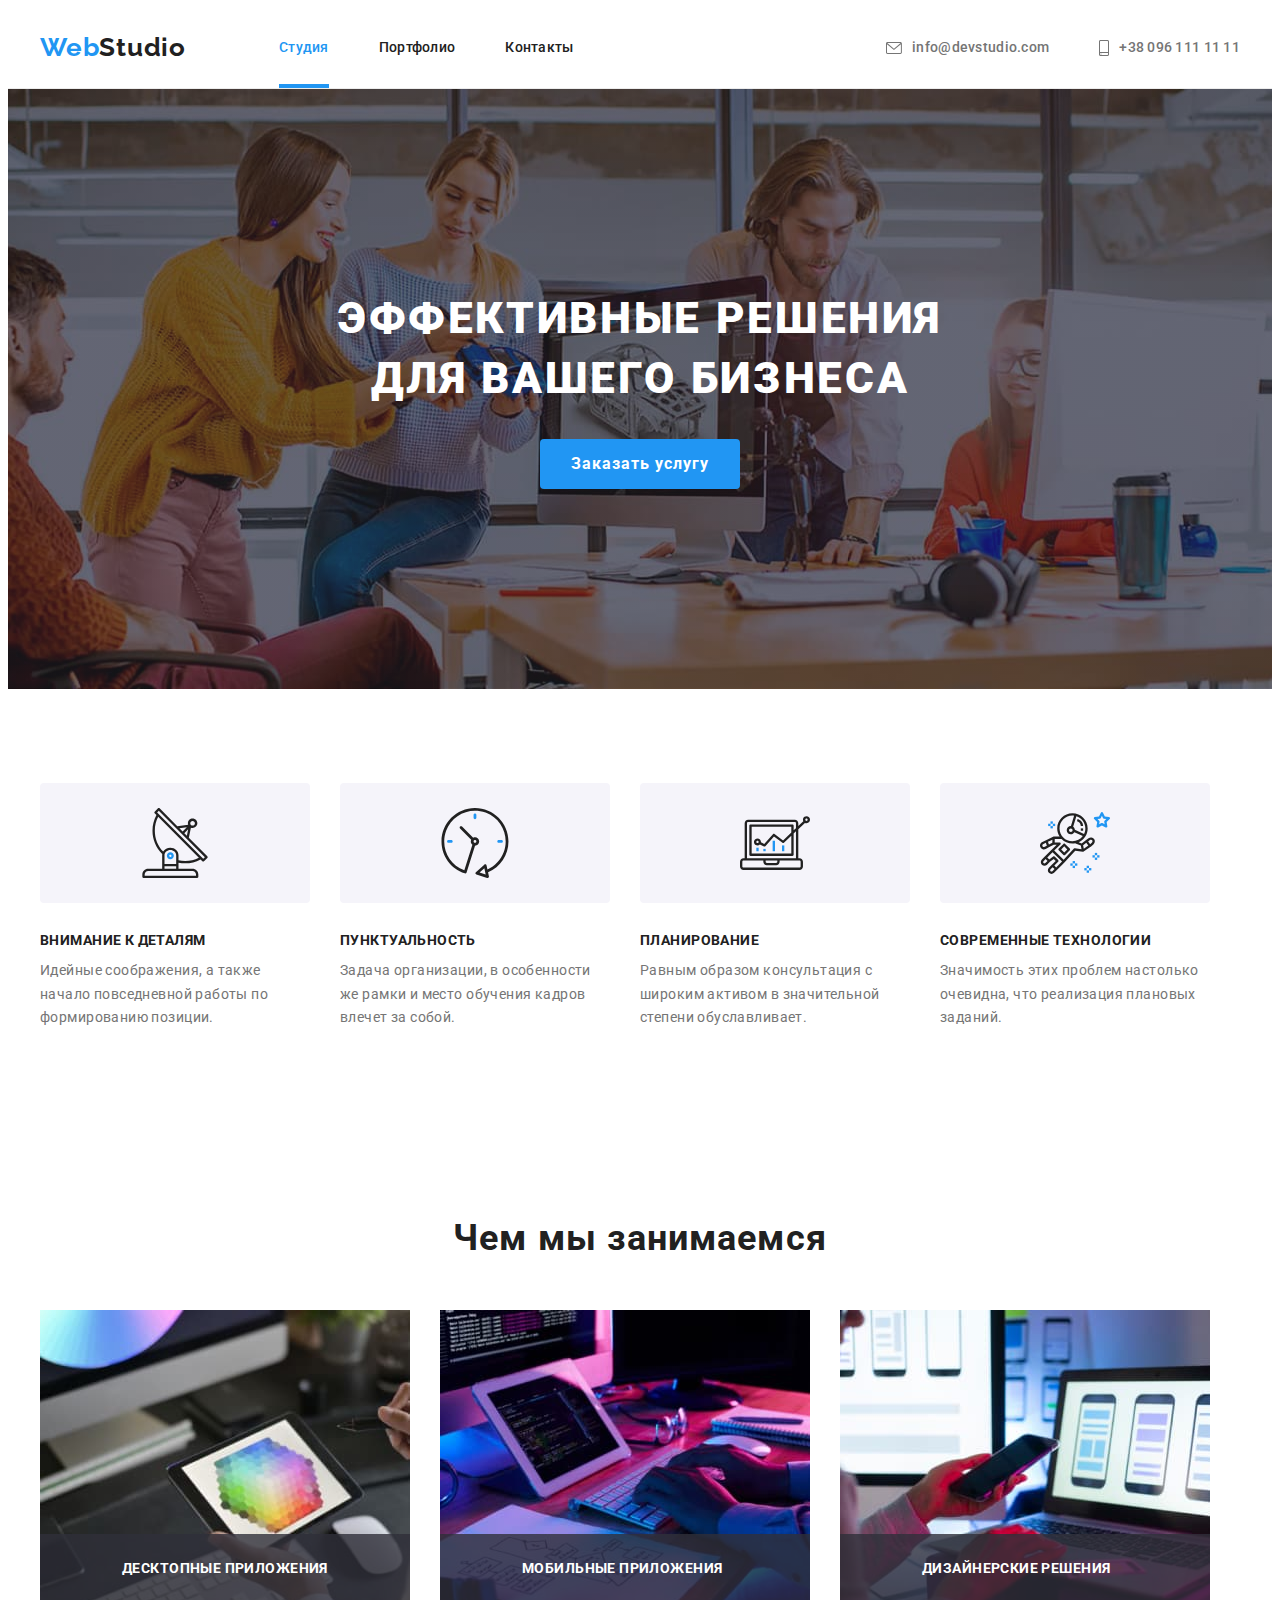
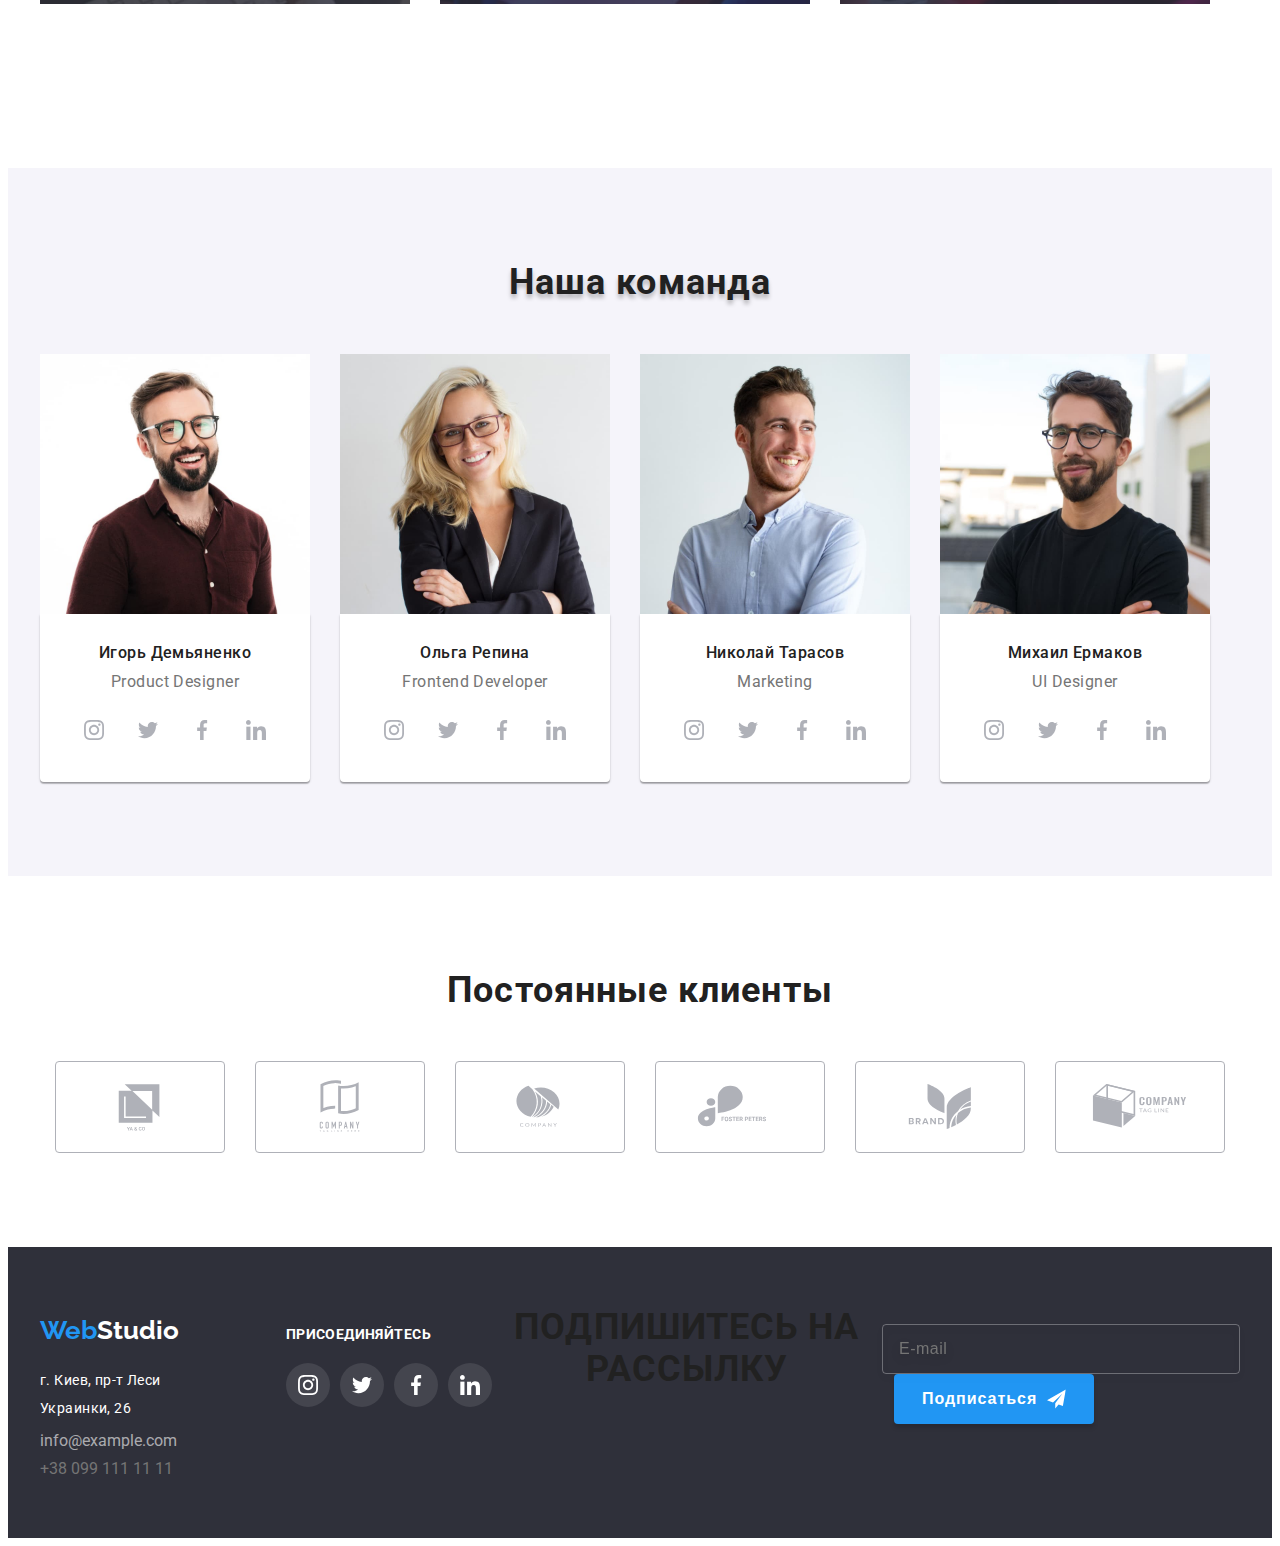
==== commit 248e5041: "первый комит" ====
--- a/index.html
+++ b/index.html
@@ -14,7 +14,8 @@
     <link rel="stylesheet" href="https://cdnjs.cloudflare.com/ajax/libs/modern-normalize/1.1.0/modern-normalize.min.css"
         integrity="sha512-wpPYUAdjBVSE4KJnH1VR1HeZfpl1ub8YT/NKx4PuQ5NmX2tKuGu6U/JRp5y+Y8XG2tV+wKQpNHVUX03MfMFn9Q=="
         crossorigin="anonymous" referrerpolicy="no-referrer" />
-    <link rel="stylesheet" href="./css/styles.css" />
+    <link rel="stylesheet" href="./css/styles.css" />    
+    <link rel="stylesheet" href="./css/main.css" />
 </head>
 
 <body>
@@ -340,8 +341,8 @@
         </main>
         <!--подвал-->
         <footer class="footer">
-            <div class="container footer-container">
-                <div>
+            <div class="container footer-container"> 
+                <div>               
                     <a class="footer-logo" lang="en" href="./index.html">Web<span class="footer-web-color">Studio</span></a>
                         <address>
                             <ul class="footer-address-list list">
@@ -357,7 +358,7 @@
                                 </li>
                             </ul>
                         </address>
-                </div>
+                </div>                
                 <div class="footer-socials">
                     <p class="footer-socials-title">присоединяйтесь</p>
                         <ul class="footer-socials-list list">
@@ -391,11 +392,10 @@
                             </li>
                         </ul> 
                 </div>  
-                <div class="footer-spam">
-                    <div class="container footer-spam-container">
+                <div class="footer-spam">                   
                         <p class="footer-spam-title title">подпишитесь на рассылку</p>                        
                         <form class="footer-form">
-                            <div class="footer-spam-input">                              
+                                                          
                                <input
                                     type="email"
                                     name="spam-email"
@@ -407,21 +407,18 @@
                                     <svg class="spam-icon" width="24" height="24">
                                         <use href="./images/icons.svg#icon-send"></use>
                                     </svg>
-                                </button>                                   
-                            </div>  
-                        </form>
-                    </div>
+                                </button>                                 
+                        </form>                    
                 </div>                       
             </div>
     </footer>
-    <!--модальное окно-->
-    
+    <!--модальное окно-->    
         <div class="backdrop is-hidden" data-modal>
-            <div class="modal">
+            <div class="modal">               
             <button type="button" class="modal-close-btn" data-modal-close>
                 <svg class="modal-close-icon">
                     <use href="./images/icons.svg#icon-close"></use>
-                </svg>
+                </svg>              
             </button>
             <p class="modal-title title"> Оставьте свои данные, мы вам перезвоним </p> 
             <form  class="modal-form">
@@ -454,7 +451,7 @@
                     </div>   
                 </div>
                 <div class="modal-field">
-                    <label for="user-email" class="modal-label">Почта</label> 
+                    <label class="modal-label">Почта</label> 
                     <div class="modal-input-wrap">                    
                         <input
                         type="email" 
@@ -497,9 +494,7 @@
                 </div>
             </form>
             </div>            
-        </div>
-    
-
+        </div>   
     <script src="./js/modal.js"></script>
 </body>
 
--- a/css/styles.css
+++ b/css/styles.css
@@ -1,198 +1,8 @@
-:root {
-    --header-text-color: #212121;
-    --link-list-color: #757575;
-    --address-list-color: rgba(255, 255, 255, 0.6);
-    --accent-color: #2196f3;
-    --accent-filters-color: #ffffff;
-    --background-color: #2f303a;
-    --background-color-secondary: #f5f4fa;
-    --border-color: #eeeeee;
-    --socials-icon-color: #afb1b8;
-    --footer-icon-color: rgba(255, 255, 255, 0.1);
-    --modal-btn-color: #188CE8;
-  }
-  
-  body {
-    font-family: "Roboto", sans-serif;
-    color: var(--header-text-color);
-  }
-  
-  .list {
-    padding: 0;
-    margin: 0;
-    list-style: none;
-  }
-  
-  p,
-  h1,
-  h2,
-  h3,
-  h4,
-  h5,
-  h6 {
-    margin: 0;
-  }
-  
-  ul {
-    margin: 0;
-    padding: 0;
-  }
-  
-  img {
-    display: block;
-    max-width: 100%;
-  }
-  
-  a {
-    text-decoration: none;
-  }
-  
-  button {
-    cursor: pointer;
-    border-radius: 4px;
-    padding: 0;
-    border: none;
-  }
-  
-  .container {
-    width: 1200px;
-    padding-left: 15px;
-    padding-right: 15px;
-    margin-left: auto;
-    margin-right: auto;
-  }
-  
-  .visually-hidden {
-    position: absolute;
-    white-space: nowrap;
-    width: 1px;
-    height: 1px;
-    overflow: hidden;
-    border: 0;
-    padding: 0;
-    clip: rect(0 0 0 0);
-    clip-path: inset(50%);
-    margin: -1px;
-  }
-  
-  .title {
-    margin-bottom: 50px;
-    color: var(--header-text-color);
-    font-weight: bold;
-    font-size: 36px;
-    line-height: 1.16;
-    letter-spacing: 0.03em;
-    text-align: center;
-  }
-  
-  .section {
-    padding-top: 94px;
-    padding-bottom: 94px;
-  }
+
   
   /*---------header------------*/
   
-  .header {
-    border-bottom: 1px solid #ececec;
-  }
-  
-  .header-container {
-    display: flex;
-    align-items: center;
-  }
-  
-  .navigation {
-    display: flex;
-    align-items: center;
-  }
-  
-  .header-logo {
-    display: inline-block;
-    padding-top: 24px;
-    padding-bottom: 25px;
-    margin-right: 93px;
-    color: var(--accent-color);
-    font-family: Raleway;
-    font-weight: bold;
-    font-size: 26px;
-    line-height: 1.19;
-    letter-spacing: 0.03em;
-  }
-  
-  .header-web-color {
-    color: var(--header-text-color);
-  }
-  
-  .header-list {
-    display: flex;
-    margin-left: auto;
-    font-weight: 500;
-    font-size: 14px;
-    line-height: 1.14;
-    letter-spacing: 0.02em;
-  }
-  
-  .header-item + .header-item {
-    margin-left: 50px;
-  }
-  
-  .header-link {
-    display: flex;
-    transition: color 250ms cubic-bezier(0.4, 0, 0.2, 1);
-    padding-top: 32px;
-    padding-bottom: 32px;
-    color: var(--header-text-color);
-  }
-  
-  .header-link:hover,
-  .header-link:focus {
-    color: var(--accent-color);
-  }
-  
-  .header-link-mail,
-  .header-link-tel {
-    display: flex;
-    align-items: center;
-    transition: color 250ms cubic-bezier(0.4, 0, 0.2, 1);
-    padding-top: 32px;
-    padding-bottom: 32px;
-    color: var(--link-list-color);
-  }
-  
-  .header-link-mail:hover,
-  .header-link-mail:focus {
-    color: var(--accent-color);
-  }
-  
-  .header-link-tel:hover,
-  .header-link-tel:focus {
-    color: var(--accent-color);
-  }
-  
-  .current {
-    color: var(--accent-color);
-    position: relative;
-  }
-  
-  .current::after {
-    content: '';
-    width: 100%;
-    height: 4px;
-    position: absolute;
-    background-color: var(--accent-color);
-    left: 0;
-    bottom: 0;
-  }
-  
-  .header-link.current[href="./portfolio.html"] {
-    color: var(--accent-color);
-  }
-  
-  .header-contact-icon {
-    margin-right: 10px;
-    vertical-align: middle;
-    fill: currentColor;
-  }
+  
   
   /* ----------hero--------*/
   
@@ -781,213 +591,4 @@
 
   /*----------modal--------*/
   
-  .backdrop {
-    width: 100vw;
-    height: 100vh;
-    background-color: rgba(0, 0, 0, 0.2);
-    position: fixed;
-    top: 0;
-    opacity: 1;
-    transition: opacity 250ms cubic-bezier(0.4, 0, 0.2, 1), visibility 250ms cubic-bezier(0.4, 0, 0.2, 1);
-  }
-  
-  .modal {
-    position: absolute;  
-    top: 50%;
-    left: 50%;
-    transform: translate(-50%,-50%) scale(1);
-    transition: transform 250ms cubic-bezier(0.4, 0, 0.2, 1);
-    width: 528px;
-    min-height: 581px;
-    padding: 40px;
-    background-color: var(--accent-filters-color);
-    box-shadow: 0px 1px 3px rgba(0, 0, 0, 0.12), 0px 1px 1px rgba(0, 0, 0, 0.14), 0px 2px 1px rgba(0, 0, 0, 0.2);
-    border-radius: 4px;
-  }
-  
-  .modal-close-icon {
-    width: 11px;
-    height: 11px;
-    fill: #000000;
-    transition: fill 250ms cubic-bezier(0.4, 0, 0.2, 1);
-  } 
-  
-  .modal-close-icon:hover,
-  .modal-close-icon:hover {
-    fill: var(--accent-color);
-  }
- 
-  .modal-close-btn {
-    position: absolute;
-    top: 8px;
-    right: 8px;
-    width: 30px;
-    height: 30px;
-    background: var(--accent-filters-color);
-    border: 1px solid rgba(0, 0, 0, 0.1);  
-    border-radius: 50%;    
-  }
-  
-  .modal-title {
-    margin-bottom: 30px;
-    color: var(--header-text-color);
-    font-weight: bold;
-    font-size: 20px;
-    line-height: 1.15;
-    text-align: center;
-    letter-spacing: 0.03em;
-  }
- 
-  .modal-input-wrap {
-    position: relative;
-  }
-
-  .modal-icon {
-    position: absolute;
-    left: 12px;
-    top: 50%;
-    transform: translateY(-50%);
-    transition: fill 250ms cubic-bezier(0.4, 0, 0.2, 1);
-  }
-
-  .modal-field {
-    margin-bottom: 30px;
-  }
-
-  .modal-input {
-    padding-left: 42px;
-    width: 100%;
-    height: 40px;    
-    font-size: 14px;  
-    border: 1px solid rgba(33, 33, 33, 0.2);
-    box-sizing: border-box;
-    border-radius: 4px;
-    outline: none;
-    transition: border-color 250ms cubic-bezier(0.4, 0, 0.2, 1);
-    }
- 
-  .modal-input:focus {
-    border-color: var(--accent-color);
-  }
-  
-  .modal-input:focus + .modal-icon {
-    fill: var(--accent-color);
-  }
-
-  .modal-input::placeholder {    
-    font-style: normal;
-    font-weight: normal;
-    font-size: 12px;
-    line-height: 1.16;
-    letter-spacing: 0.01em;
-  }
-
-  .modal-label {
-    display: flex;
-    margin-bottom: 4px;
-    color: var(--link-list-color);
-    font-weight: normal;
-    font-size: 12px;
-    line-height: 1.16;    
-    letter-spacing: 0.01em;   
-  }
-
-  .modal-comment {
-    display: flex;
-    padding-top: 12px;
-    padding-left: 16px; 
-    width: 100%;
-    height: 120px;
-    resize: none;
-    outline: none;
-    border: 1px solid rgba(33, 33, 33, 0.2);
-    box-sizing: border-box;
-    border-radius: 4px;
-  }
-
-  .modal-comment::placeholder {     
-    color: rgba(117, 117, 117, 0.5);
-    font-weight: normal;
-    font-size: 14px;
-    line-height: 1.14;
-    letter-spacing: 0.01em;
-  }  
-   
-  .modal-check-text {
-    display: flex;
-    align-items: center;
-    font-weight: normal;
-    color: var(--link-list-color);
-    font-size: 14px;
-    line-height: 1.71;
-    letter-spacing: 0.03em;
-  }
-
-  .modal-check-text span {
-    display: flex;
-    align-items: center;
-    justify-content: center;
-    margin-right: 8px;
-    width: 16px;
-    height: 15px;
-    border: 2px solid var(--header-text-color);
-    border-radius: 2px;  
-  }  
-
-  .modal-check-link {
-    display: flex;
-    align-items: center;    
-    padding: 5px;
-    color: var(--accent-color);
-    text-decoration: underline;
-  }
-
-  .modal-check-icon {
-    fill: transparent;
-  }
-
-  .modal-check:checked + .modal-check-text>span {
-    background-color: var(--accent-color);
-    border: none;
-  }
-
-  .modal-check:checked + .modal-check-text svg {
-    fill: var(--accent-filters-color);
-  }
-
-  .modal-btn {    
-    text-align: center;    
-    margin-left: auto;
-    margin-right: auto;     
-    min-width: 200px;
-    height: 50px;
-    color: var(--accent-filters-color); 
-    background: var(--modal-btn-color);      
-    font-weight: bold;
-    font-size: 16px;
-    line-height: 1.87;   
-    letter-spacing: 0.06em;   
-    transition: box-shadow 250ms cubic-bezier(0.4, 0, 0.2, 1);           
-  }
-
-  .modal-btn:hover,
-  .modal-btn:focus {    
-    box-shadow: 0px 4px 4px rgba(0, 0, 0, 0.15); 
-  }
-
-  .modal-btn-submit {
-    display: flex;
-    align-items: center;
-    text-align: center;
-  }
-
-  .backdrop.is-hidden {
-    opacity: 0;
-    pointer-events: none;
-    visibility: hidden;
-  }
-  
-  .backdrop.is-hidden .modal {
-    transform: translate(-50%, -50%) scale(0.5);
-  }
   --- a/css/main.css
+++ b/css/main.css
@@ -0,0 +1,494 @@
+.visually-hidden {
+  position: absolute;
+  white-space: nowrap;
+  width: 1px;
+  height: 1px;
+  overflow: hidden;
+  border: 0;
+  padding: 0;
+  clip: rect(0 0 0 0);
+  -webkit-clip-path: inset(50%);
+          clip-path: inset(50%);
+  margin: -1px;
+}
+
+:root {
+  --header-text-color: #212121;
+  --link-list-color: #757575;
+  --address-list-color: rgba(255, 255, 255, 0.6);
+  --accent-color: #2196f3;
+  --accent-filters-color: #ffffff;
+  --background-color: #2f303a;
+  --background-color-secondary: #f5f4fa;
+  --border-color: #eeeeee;
+  --socials-icon-color: #afb1b8;
+  --footer-icon-color: rgba(255, 255, 255, 0.1);
+  --modal-btn-color: #188CE8;
+}
+
+body {
+  font-family: "Roboto", sans-serif;
+  color: var(--header-text-color);
+}
+
+.list {
+  padding: 0;
+  margin: 0;
+  list-style: none;
+}
+
+a {
+  text-decoration: none;
+}
+
+p,
+h1,
+h2,
+h3,
+h4,
+h5,
+h6 {
+  margin: 0;
+}
+
+ul {
+  margin: 0;
+  padding: 0;
+}
+
+img {
+  display: block;
+  max-width: 100%;
+}
+
+button {
+  cursor: pointer;
+  border-radius: 4px;
+  padding: 0;
+  border: none;
+}
+
+.container {
+  width: 1200px;
+  padding-left: 15px;
+  padding-right: 15px;
+  margin-left: auto;
+  margin-right: auto;
+}
+
+.title {
+  margin-bottom: 50px;
+  color: var(--header-text-color);
+  font-weight: bold;
+  font-size: 36px;
+  line-height: 1.16;
+  letter-spacing: 0.03em;
+  text-align: center;
+}
+
+button {
+  cursor: pointer;
+  border-radius: 4px;
+  padding: 0;
+  border: none;
+}
+
+.section {
+  padding-top: 94px;
+  padding-bottom: 94px;
+}
+
+.backdrop {
+  width: 100vw;
+  height: 100vh;
+  background-color: rgba(0, 0, 0, 0.2);
+  position: fixed;
+  top: 0;
+  opacity: 1;
+  transition: opacity 250ms cubic-bezier(0.4, 0, 0.2, 1), visibility 250ms cubic-bezier(0.4, 0, 0.2, 1);
+}
+
+.modal {
+  position: absolute;
+  top: 50%;
+  left: 50%;
+  transform: translate(-50%, -50%) scale(1);
+  transition: transform 250ms cubic-bezier(0.4, 0, 0.2, 1);
+  width: 528px;
+  min-height: 581px;
+  padding: 40px;
+  background-color: var(--accent-filters-color);
+  box-shadow: 0px 1px 3px rgba(0, 0, 0, 0.12), 0px 1px 1px rgba(0, 0, 0, 0.14), 0px 2px 1px rgba(0, 0, 0, 0.2);
+  border-radius: 4px;
+}
+
+.modal-close-btn {
+  position: absolute;
+  top: 8px;
+  right: 8px;
+  width: 30px;
+  height: 30px;
+  background: var(--accent-filters-color);
+  border: 1px solid rgba(0, 0, 0, 0.1);
+  border-radius: 50%;
+}
+
+.modal-close-icon {
+  width: 11px;
+  height: 11px;
+  fill: #000000;
+  transition: fill 250ms cubic-bezier(0.4, 0, 0.2, 1);
+}
+
+.modal-close-btn:hover .modal-close-icon {
+  fill: var(--accent-color);
+}
+
+.modal-close-btn:focus .modal-close-icon {
+  fill: var(--accent-color);
+}
+
+/*-----modal-form-----*/
+.modal-title {
+  margin-bottom: 30px;
+  color: var(--header-text-color);
+  font-weight: bold;
+  font-size: 20px;
+  line-height: 1.15;
+  text-align: center;
+  letter-spacing: 0.03em;
+}
+
+.modal-input-wrap {
+  position: relative;
+}
+
+.modal-icon {
+  position: absolute;
+  left: 12px;
+  top: 50%;
+  transform: translateY(-50%);
+  transition: fill 250ms cubic-bezier(0.4, 0, 0.2, 1);
+}
+
+.modal-field {
+  margin-bottom: 10px;
+}
+
+.modal-input {
+  padding-left: 42px;
+  width: 100%;
+  height: 40px;
+  font-size: 14px;
+  border: 1px solid rgba(33, 33, 33, 0.2);
+  box-sizing: border-box;
+  border-radius: 4px;
+  outline: none;
+  transition: border-color 250ms cubic-bezier(0.4, 0, 0.2, 1);
+}
+
+.modal-input:focus {
+  border-color: var(--accent-color);
+}
+
+.modal-input:focus + .modal-icon {
+  fill: var(--accent-color);
+}
+
+.modal-input::-moz-placeholder {
+  font-style: normal;
+  font-weight: normal;
+  font-size: 12px;
+  line-height: 1.16;
+  letter-spacing: 0.01em;
+}
+
+.modal-input:-ms-input-placeholder {
+  font-style: normal;
+  font-weight: normal;
+  font-size: 12px;
+  line-height: 1.16;
+  letter-spacing: 0.01em;
+}
+
+.modal-input::placeholder {
+  font-style: normal;
+  font-weight: normal;
+  font-size: 12px;
+  line-height: 1.16;
+  letter-spacing: 0.01em;
+}
+
+.modal-label {
+  display: flex;
+  margin-bottom: 4px;
+  color: var(--link-list-color);
+  font-weight: normal;
+  font-size: 12px;
+  line-height: 1.16;
+  letter-spacing: 0.01em;
+}
+
+.modal-comment {
+  display: flex;
+  padding-top: 12px;
+  padding-left: 16px;
+  width: 100%;
+  height: 120px;
+  resize: none;
+  outline: none;
+  border: 1px solid rgba(33, 33, 33, 0.2);
+  box-sizing: border-box;
+  border-radius: 4px;
+  transition: border-color 250ms cubic-bezier(0.4, 0, 0.2, 1);
+}
+
+.modal-comment::-moz-placeholder {
+  color: rgba(117, 117, 117, 0.5);
+  font-weight: normal;
+  font-size: 14px;
+  line-height: 1.14;
+  letter-spacing: 0.01em;
+}
+
+.modal-comment:-ms-input-placeholder {
+  color: rgba(117, 117, 117, 0.5);
+  font-weight: normal;
+  font-size: 14px;
+  line-height: 1.14;
+  letter-spacing: 0.01em;
+}
+
+.modal-comment::placeholder {
+  color: rgba(117, 117, 117, 0.5);
+  font-weight: normal;
+  font-size: 14px;
+  line-height: 1.14;
+  letter-spacing: 0.01em;
+}
+
+.modal-comment:focus {
+  border-color: var(--accent-color);
+}
+
+.modal-check {
+  transition: border-color 250ms cubic-bezier(0.4, 0, 0.2, 1);
+}
+
+.modal-check-text {
+  display: flex;
+  align-items: center;
+  font-weight: normal;
+  color: var(--link-list-color);
+  font-size: 14px;
+  line-height: 1.71;
+  letter-spacing: 0.03em;
+}
+
+.modal-check-text span {
+  display: flex;
+  align-items: center;
+  justify-content: center;
+  margin-right: 8px;
+  width: 16px;
+  height: 15px;
+  border: 2px solid var(--header-text-color);
+  border-radius: 2px;
+}
+
+.modal-check-link {
+  display: flex;
+  align-items: center;
+  padding: 5px;
+  color: var(--accent-color);
+  text-decoration: underline;
+}
+
+.modal-check-icon {
+  fill: transparent;
+}
+
+.modal-check:focus + .modal-check-text > span {
+  border-color: var(--accent-color);
+}
+
+.modal-check:checked + .modal-check-text > span {
+  background-color: var(--accent-color);
+  border: none;
+}
+
+.modal-check:checked + .modal-check-text svg {
+  fill: var(--accent-filters-color);
+}
+
+.modal-btn {
+  text-align: center;
+  margin-left: auto;
+  margin-right: auto;
+  min-width: 200px;
+  height: 50px;
+  color: var(--accent-filters-color);
+  background: var(--modal-btn-color);
+  font-weight: bold;
+  font-size: 16px;
+  line-height: 1.87;
+  letter-spacing: 0.06em;
+  transition: box-shadow 250ms cubic-bezier(0.4, 0, 0.2, 1);
+}
+
+.modal-btn:hover,
+.modal-btn:focus {
+  box-shadow: 0px 4px 4px rgba(0, 0, 0, 0.15);
+}
+
+.modal-btn-submit {
+  display: flex;
+  align-items: center;
+  text-align: center;
+}
+
+.backdrop.is-hidden {
+  opacity: 0;
+  pointer-events: none;
+  visibility: hidden;
+}
+
+.backdrop.is-hidden .modal {
+  transform: translate(-50%, -50%) scale(0.5);
+}
+
+.header {
+  border-bottom: 1px solid #ececec;
+}
+
+.header-container {
+  display: flex;
+  align-items: center;
+}
+
+.navigation {
+  display: flex;
+  align-items: center;
+}
+
+.header-logo {
+  display: inline-block;
+  padding-top: 24px;
+  padding-bottom: 25px;
+  margin-right: 93px;
+  color: var(--accent-color);
+  font-family: Raleway;
+  font-weight: bold;
+  font-size: 26px;
+  line-height: 1.19;
+  letter-spacing: 0.03em;
+}
+
+.header-web-color {
+  color: var(--header-text-color);
+}
+
+.header-list {
+  display: flex;
+  margin-left: auto;
+  font-weight: 500;
+  font-size: 14px;
+  line-height: 1.14;
+  letter-spacing: 0.02em;
+}
+
+.header-item + .header-item {
+  margin-left: 50px;
+}
+
+.header-link {
+  display: flex;
+  transition: color 250ms cubic-bezier(0.4, 0, 0.2, 1);
+  padding-top: 32px;
+  padding-bottom: 32px;
+  color: var(--header-text-color);
+}
+
+.header-link:hover,
+.header-link:focus {
+  color: var(--accent-color);
+}
+
+.header-link-mail,
+.header-link-tel {
+  display: flex;
+  align-items: center;
+  transition: color 250ms cubic-bezier(0.4, 0, 0.2, 1);
+  padding-top: 32px;
+  padding-bottom: 32px;
+  color: var(--link-list-color);
+}
+
+.header-link-mail:hover,
+.header-link-mail:focus {
+  color: var(--accent-color);
+}
+
+.header-link-tel:hover,
+.header-link-tel:focus {
+  color: var(--accent-color);
+}
+
+.current {
+  color: var(--accent-color);
+  position: relative;
+}
+
+.current::after {
+  content: "";
+  width: 100%;
+  height: 4px;
+  position: absolute;
+  background-color: var(--accent-color);
+  left: 0;
+  bottom: 0;
+}
+
+.header-link.current[href="./portfolio.html"] {
+  color: var(--accent-color);
+}
+
+.header-contact-icon {
+  margin-right: 10px;
+  vertical-align: middle;
+  fill: currentColor;
+}
+
+.hero {
+  text-align: center;
+  padding-top: 200px;
+  padding-bottom: 200px;
+  background-color: var(--background-color);
+  background-image: linear-gradient(rgba(47, 48, 58, 0.4), rgba(47, 48, 58, 0.4)), url(../images/hero-bg.jpg);
+  background-repeat: no-repeat;
+  background-position: center;
+  background-size: cover;
+}
+
+.hero-title {
+  margin-bottom: 30px;
+  color: var(--accent-filters-color);
+  font-weight: 900;
+  font-size: 44px;
+  line-height: 1.36;
+  letter-spacing: 0.06em;
+  text-transform: uppercase;
+}
+
+.hero-btn {
+  display: inline-block;
+  color: var(--accent-filters-color);
+  background: var(--accent-color);
+  font-family: inherit;
+  font-weight: bold;
+  font-size: 16px;
+  line-height: 1.87;
+  min-width: 200px;
+  height: 50px;
+  letter-spacing: 0.06em;
+}/*# sourceMappingURL=main.css.map */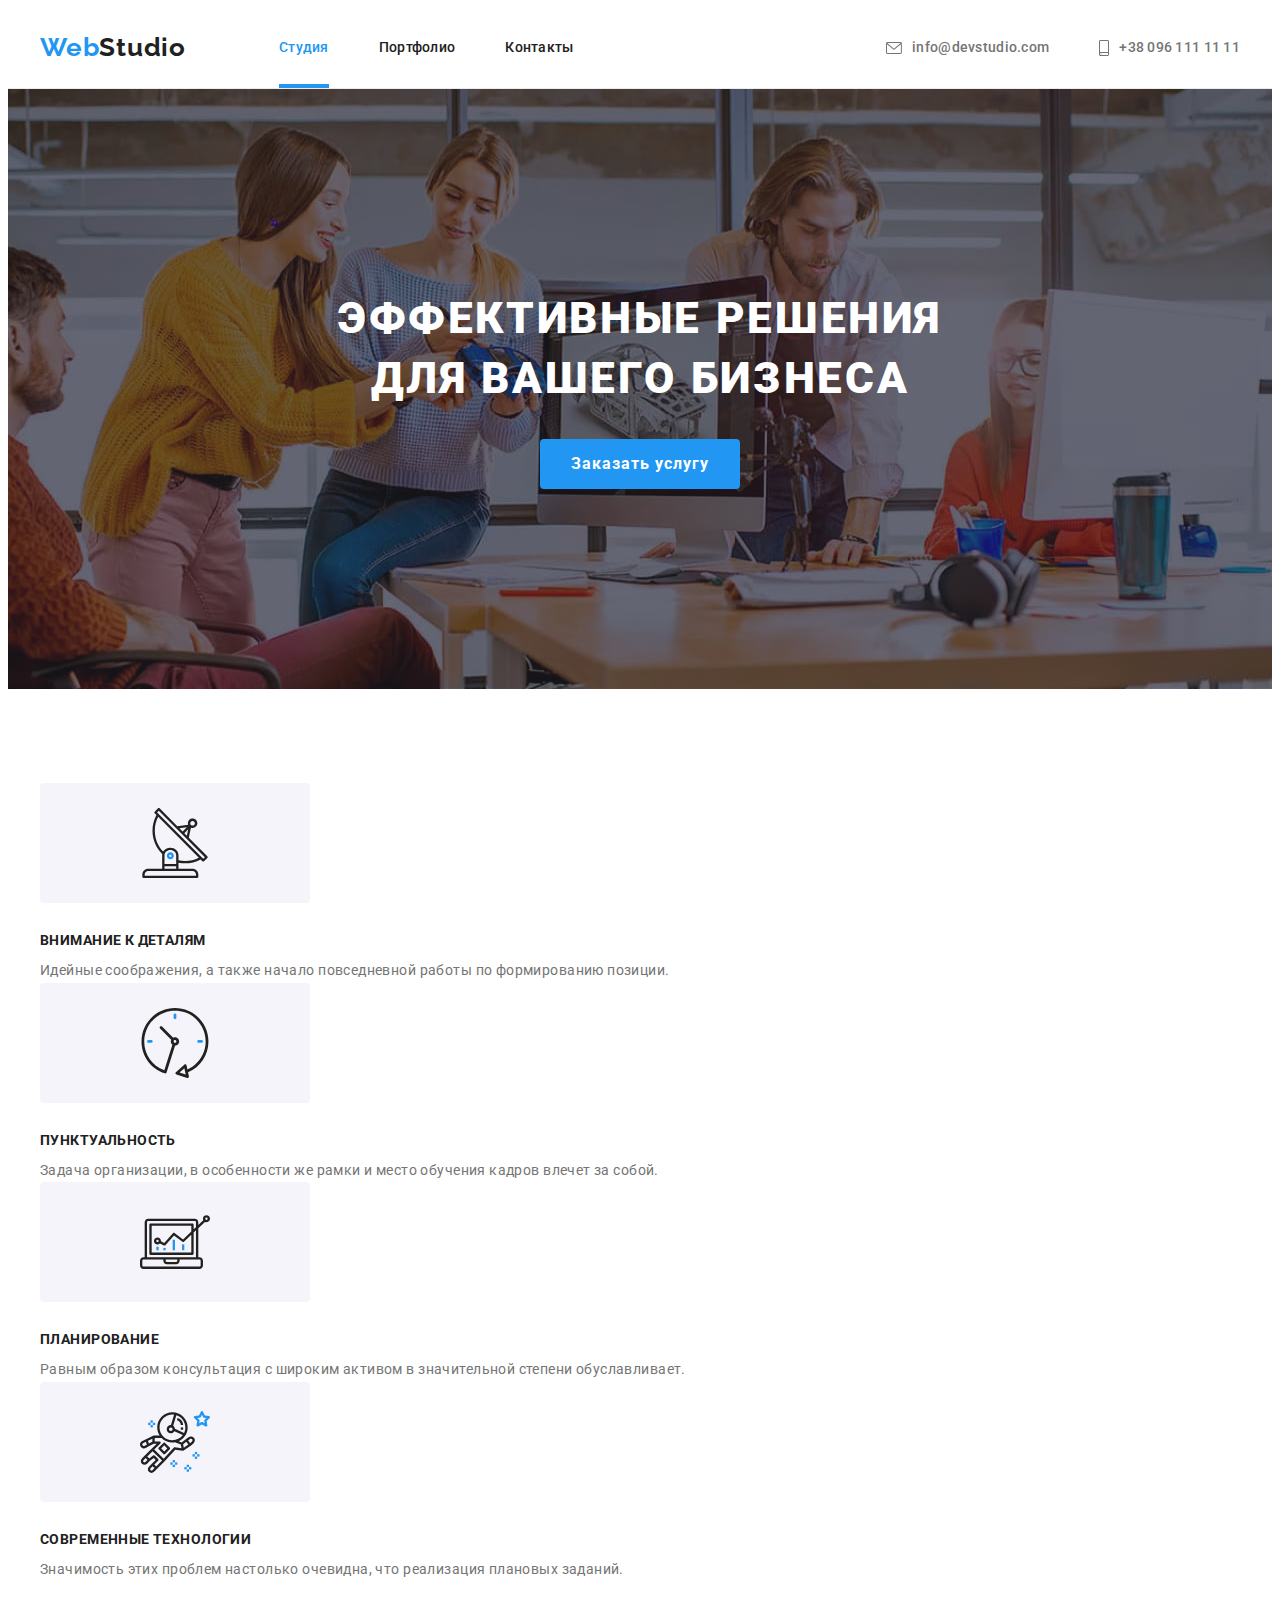
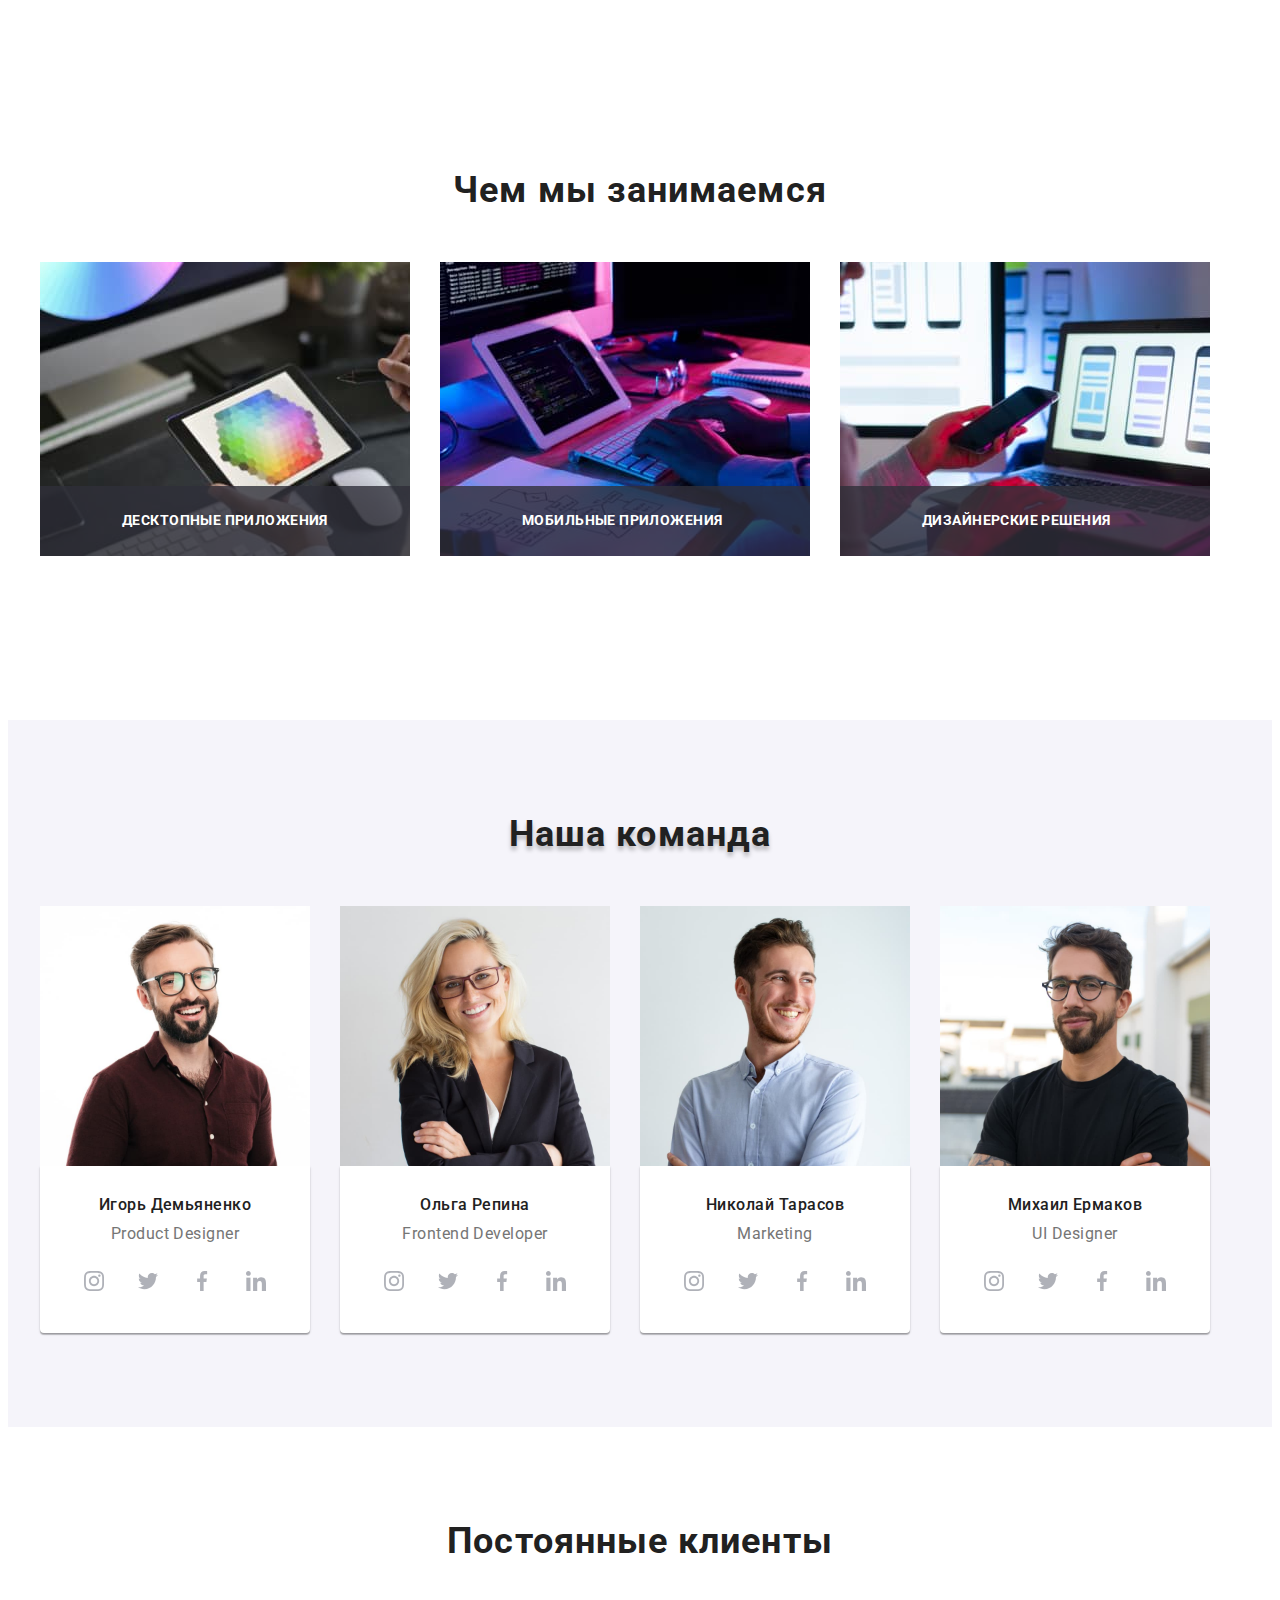
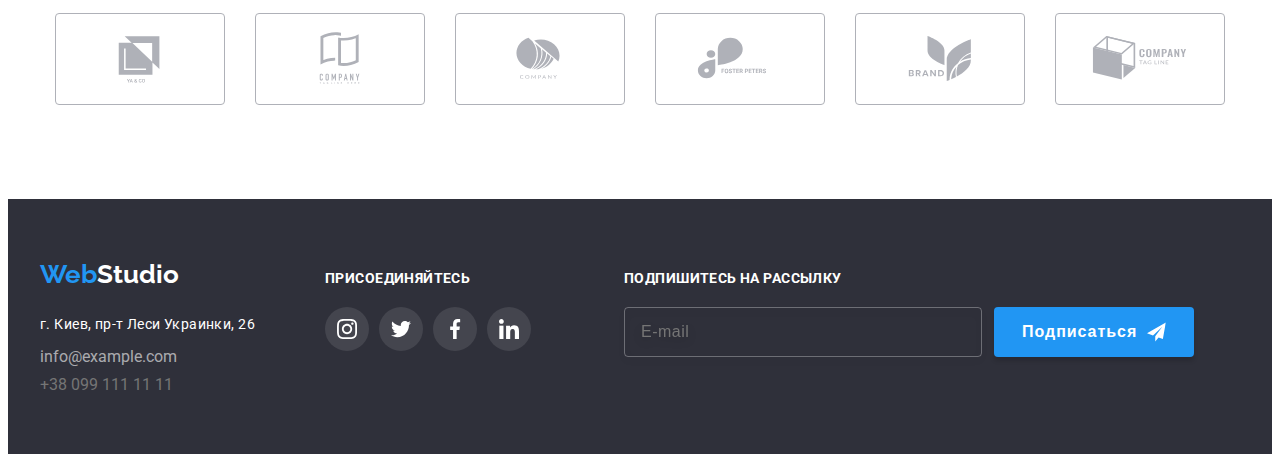
==== commit e3ae8df3: "sass" ====
--- a/index.html
+++ b/index.html
@@ -393,23 +393,22 @@
                         </ul> 
                 </div>  
                 <div class="footer-spam">                   
-                        <p class="footer-spam-title title">подпишитесь на рассылку</p>                        
-                        <form class="footer-form">
-                                                          
-                               <input
-                                    type="email"
-                                    name="spam-email"
-                                    placeholder="E-mail"
-                                    id="e-mail"
-                                    class="spam-email-input"
-                                />                                                                                                                                                    
-                                <button type="submit" class="spam-btn">Подписаться
-                                    <svg class="spam-icon" width="24" height="24">
-                                        <use href="./images/icons.svg#icon-send"></use>
-                                    </svg>
-                                </button>                                 
-                        </form>                    
-                </div>                       
+                    <p class="footer-spam-title title">подпишитесь на рассылку</p>                        
+                    <form class="footer-form">
+                                                      
+                           <input
+                                type="email"
+                                name="spam-email"
+                                placeholder="E-mail"
+                                id="e-mail"
+                                class="spam-email-input"
+                            />                                                                                                                                                    
+                            <button type="submit" class="spam-btn">Подписаться
+                                <svg class="spam-icon" width="24" height="24">
+                                    <use href="./images/icons.svg#icon-send"></use>
+                                </svg>
+                            </button>                                 
+                    </form>                   
             </div>
     </footer>
     <!--модальное окно-->    
--- a/css/main.css
+++ b/css/main.css
@@ -7,8 +7,7 @@
   border: 0;
   padding: 0;
   clip: rect(0 0 0 0);
-  -webkit-clip-path: inset(50%);
-          clip-path: inset(50%);
+  clip-path: inset(50%);
   margin: -1px;
 }
 
@@ -86,13 +85,6 @@
   text-align: center;
 }
 
-button {
-  cursor: pointer;
-  border-radius: 4px;
-  padding: 0;
-  border: none;
-}
-
 .section {
   padding-top: 94px;
   padding-bottom: 94px;
@@ -195,22 +187,6 @@
   fill: var(--accent-color);
 }
 
-.modal-input::-moz-placeholder {
-  font-style: normal;
-  font-weight: normal;
-  font-size: 12px;
-  line-height: 1.16;
-  letter-spacing: 0.01em;
-}
-
-.modal-input:-ms-input-placeholder {
-  font-style: normal;
-  font-weight: normal;
-  font-size: 12px;
-  line-height: 1.16;
-  letter-spacing: 0.01em;
-}
-
 .modal-input::placeholder {
   font-style: normal;
   font-weight: normal;
@@ -243,22 +219,6 @@
   transition: border-color 250ms cubic-bezier(0.4, 0, 0.2, 1);
 }
 
-.modal-comment::-moz-placeholder {
-  color: rgba(117, 117, 117, 0.5);
-  font-weight: normal;
-  font-size: 14px;
-  line-height: 1.14;
-  letter-spacing: 0.01em;
-}
-
-.modal-comment:-ms-input-placeholder {
-  color: rgba(117, 117, 117, 0.5);
-  font-weight: normal;
-  font-size: 14px;
-  line-height: 1.14;
-  letter-spacing: 0.01em;
-}
-
 .modal-comment::placeholder {
   color: rgba(117, 117, 117, 0.5);
   font-weight: normal;
@@ -440,7 +400,7 @@
 }
 
 .current::after {
-  content: "";
+  content: '';
   width: 100%;
   height: 4px;
   position: absolute;
@@ -491,4 +451,497 @@
   min-width: 200px;
   height: 50px;
   letter-spacing: 0.06em;
-}/*# sourceMappingURL=main.css.map */+}
+
+.features-icon {
+  display: flex;
+  align-items: center;
+  justify-content: center;
+  width: 270px;
+  height: 120px;
+  margin-bottom: 30px;
+  background-color: var(--background-color-secondary);
+  border-radius: 4px;
+}
+
+.features-icon-bg {
+  width: 70px;
+  height: 70px;
+}
+
+.features-title {
+  margin-bottom: 10px;
+  color: var(--header-text-color);
+  font-weight: bold;
+  font-size: 14px;
+  line-height: 1.14;
+  letter-spacing: 0.03em;
+  text-transform: uppercase;
+}
+
+.features-text {
+  margin-top: 0;
+  margin-bottom: 0;
+  color: var(--link-list-color);
+  font-weight: normal;
+  font-size: 14px;
+  line-height: 1.71;
+  letter-spacing: 0.03em;
+}
+
+.employment-list {
+  display: flex;
+  flex-wrap: wrap;
+}
+
+.employment-item {
+  margin-top: 0;
+  margin-right: 30px;
+}
+
+.employment-item:nth-child(3n) {
+  margin-right: 0;
+}
+
+.employment-overlay {
+  position: relative;
+  background-color: rgba(47, 48, 58, 0.8);
+  transform: translateY(-100%);
+  width: 370px;
+  height: 70px;
+}
+
+.employment-overlay-text {
+  position: absolute;
+  bottom: 0;
+  left: 0;
+  padding: 27px 82px;
+  color: var(--accent-filters-color);
+  font-style: normal;
+  font-weight: bold;
+  font-size: 14px;
+  line-height: 1.14;
+  text-align: center;
+  letter-spacing: 0.03em;
+  text-transform: uppercase;
+}
+
+.team {
+  background-color: var(--background-color-secondary);
+}
+
+.team-list {
+  display: flex;
+  flex-wrap: wrap;
+}
+
+.team-item {
+  width: 100% -90px/4;
+  margin-right: 30px;
+}
+
+.team-item:nth-child(4n) {
+  margin-right: 0;
+}
+
+.team-pre-title {
+  text-shadow: 0px 4px 4px rgba(0, 0, 0, 0.25);
+}
+
+.team-title {
+  margin-bottom: 10px;
+  color: var(--header-text-color);
+  font-weight: 500;
+  font-size: 16px;
+  line-height: 1.18;
+  letter-spacing: 0.03em;
+}
+
+.team-text {
+  margin-bottom: 16px;
+  color: var(--link-list-color);
+  font-weight: normal;
+  font-size: 16px;
+  line-height: 1.18;
+  letter-spacing: 0.03em;
+}
+
+.team-item-content {
+  padding-top: 30px;
+  padding-bottom: 30px;
+  text-align: center;
+  background-color: var(--accent-filters-color);
+  box-shadow: 0px 1px 3px rgba(0, 0, 0, 0.12), 0px 1px 1px rgba(0, 0, 0, 0.14), 0px 2px 1px rgba(0, 0, 0, 0.2);
+  border-radius: 0px 0px 4px 4px;
+}
+
+/*---------team-socials------------*/
+.team-socials-list {
+  display: flex;
+  justify-content: center;
+}
+
+.team-socials-item + .team-socials-item {
+  margin-left: 10px;
+}
+
+.team-socials-link {
+  display: flex;
+  align-items: center;
+  justify-content: center;
+  transition: color 250ms cubic-bezier(0.4, 0, 0.2, 1), background-color 250ms cubic-bezier(0.4, 0, 0.2, 1);
+  width: 44px;
+  height: 44px;
+  background-color: var(--accent-filters-color);
+  border-radius: 50%;
+  color: var(--socials-icon-color);
+}
+
+.team-socials-link:hover,
+.team-socials-link:focus {
+  background-color: var(--accent-color);
+  color: var(--accent-filters-color);
+}
+
+.team-socials-icon {
+  width: 20px;
+  height: 20px;
+  fill: currentColor;
+}
+
+.clents-container {
+  display: flex;
+  align-items: center;
+}
+
+.clients-list {
+  display: flex;
+  align-items: center;
+  justify-content: center;
+}
+
+.clients-item {
+  width: 170px;
+  height: 92px;
+}
+
+.clients-item + .clients-item {
+  margin-left: 30px;
+}
+
+.clients-link {
+  display: flex;
+  justify-content: center;
+  align-items: center;
+  transition: color 250ms cubic-bezier(0.4, 0, 0.2, 1), border-color 250ms cubic-bezier(0.4, 0, 0.2, 1);
+  width: 100%;
+  height: 100%;
+  color: var(--socials-icon-color);
+  box-sizing: border-box;
+  border: 1px solid var(--socials-icon-color);
+  border-radius: 4px;
+}
+
+.clients-link:hover,
+.clients-link:focus {
+  border-color: var(--accent-color);
+  color: var(--accent-color);
+}
+
+.clients-icon {
+  width: 106px;
+  height: 60px;
+  fill: currentColor;
+}
+
+.portfilio-container {
+  display: flex;
+  align-items: center;
+}
+
+.portfolio-list {
+  display: flex;
+  justify-content: center;
+  margin-top: 0;
+  margin-bottom: 34px;
+}
+
+.portfolio-item + .portfolio-item {
+  margin-left: 8px;
+}
+
+.portfolio-btn {
+  transition: color 250ms cubic-bezier(0.4, 0, 0.2, 1), background-color 250ms cubic-bezier(0.4, 0, 0.2, 1), box-shadow 250ms cubic-bezier(0.4, 0, 0.2, 1);
+  padding: 6px 22px;
+  color: var(--header-text-color);
+  background-color: var(--background-color-secondary);
+  border-color: transparent;
+  text-align: center;
+  font-weight: 500;
+  font-size: 16px;
+  line-height: 1.62;
+  letter-spacing: 0.03em;
+}
+
+.portfolio-btn:hover,
+.portfolio-btn:focus {
+  color: var(--accent-filters-color);
+  background: var(--accent-color);
+  box-shadow: 0px 3px 1px rgba(0, 0, 0, 0.1), 0px 1px 2px rgba(0, 0, 0, 0.08), 0px 2px 2px rgba(0, 0, 0, 0.12);
+}
+
+.projects-list {
+  display: flex;
+  flex-wrap: wrap;
+}
+
+.projects-item {
+  width: 100% -60px/3;
+  margin-right: 30px;
+  margin-bottom: 30px;
+}
+
+.projects-item:nth-child(3n) {
+  margin-right: 0;
+}
+
+.projects-item:nth-last-child(-n + 3) {
+  margin-bottom: 0;
+}
+
+.projects-link {
+  display: block;
+  transition: box-shadow 250ms cubic-bezier(0.4, 0, 0.2, 1);
+}
+
+.projects-link:hover,
+.projects-link:focus {
+  box-shadow: 0px 1px 1px rgba(0, 0, 0, 0.12), 0px 4px 4px rgba(0, 0, 0, 0.06), 1px 4px 6px rgba(0, 0, 0, 0.16);
+}
+
+.projects-ovelay {
+  position: relative;
+  overflow: hidden;
+  background: rgba(33, 150, 243, 0.9);
+}
+
+.projects-overlay-text {
+  position: absolute;
+  transform: translateY(100%);
+  transition: transform 250ms cubic-bezier(0.4, 0, 0.2, 1);
+  top: 0;
+  left: 0;
+  padding: 64px 24px;
+  width: 100%;
+  color: var(--accent-filters-color);
+  background-color: rgba(33, 150, 243, 0.9);
+  font-style: normal;
+  font-weight: normal;
+  font-size: 18px;
+  line-height: 1.55;
+  letter-spacing: 0.03em;
+}
+
+.projects-link:hover .projects-overlay-text,
+.projects-link:focus .projects-overlay-text {
+  transform: translateY(0);
+}
+
+.borders {
+  box-sizing: border-box;
+  padding-right: 24px;
+  padding-left: 24px;
+  padding-top: 20px;
+  padding-bottom: 20px;
+  background: var(--accent-filters-color);
+  border: 1px solid var(--border-color);
+  border-top: none;
+}
+
+.about-title {
+  margin-bottom: 4px;
+  color: var(--header-text-color);
+  font-weight: bold;
+  font-size: 18px;
+  line-height: 2;
+  letter-spacing: 0.06em;
+}
+
+.about-after-title {
+  color: var(--link-list-color);
+  font-weight: normal;
+  font-size: 16px;
+  line-height: 1.87;
+  letter-spacing: 0.03em;
+}
+
+.footer {
+  padding-top: 60px;
+  padding-bottom: 60px;
+  background-color: var(--background-color);
+}
+
+.footer-logo {
+  display: inline-block;
+  margin-bottom: 20px;
+  color: var(--accent-color);
+  font-family: Raleway;
+  font-weight: bold;
+  font-size: 26px;
+  line-height: 1.19;
+  letter-spacing: 0.03;
+}
+
+.footer-web-color {
+  color: var(--accent-filters-color);
+}
+
+.footer-address-list {
+  font-style: normal;
+}
+
+.footer-address-item:not(:last-child) {
+  margin-bottom: 9px;
+}
+
+.footer-address-list .footer-link-address {
+  color: var(--accent-filters-color);
+  font-weight: normal;
+  font-size: 14px;
+  line-height: 2;
+  letter-spacing: 0.03em;
+}
+
+.footer-link-tel {
+  transition: color 250ms cubic-bezier(0.4, 0, 0.2, 1);
+  color: var(--link-list-color);
+}
+
+.footer-link-tel:hover,
+.footer-link-tel:focus {
+  color: var(--accent-color);
+}
+
+.footer-link-mail {
+  transition: color 250ms cubic-bezier(0.4, 0, 0.2, 1);
+  color: var(--address-list-color);
+}
+
+.footer-link-mail:hover,
+.footer-link-mail:focus {
+  color: var(--accent-color);
+}
+
+/*-------footer socials icon---------*/
+.footer-container {
+  display: flex;
+  align-items: baseline;
+}
+
+.footer-socials {
+  margin-left: 70px;
+}
+
+.footer-socials-title {
+  margin-bottom: 20px;
+  color: var(--accent-filters-color);
+  font-weight: bold;
+  font-size: 14px;
+  line-height: 1.14;
+  letter-spacing: 0.03em;
+  text-transform: uppercase;
+}
+
+.footer-socials-list {
+  display: flex;
+}
+
+.footer-socials-link {
+  display: flex;
+  align-items: center;
+  justify-content: center;
+  transition: background-color 250ms cubic-bezier(0.4, 0, 0.2, 1);
+  width: 44px;
+  height: 44px;
+  border-radius: 50%;
+  background-color: var(--footer-icon-color);
+  color: var(--accent-filters-color);
+}
+
+.footer-socials-link:hover,
+.footer-socials-link:focus {
+  background-color: var(--accent-color);
+}
+
+.footer-socials-item + .footer-socials-item {
+  margin-left: 10px;
+}
+
+.footer-socials-icon {
+  width: 20px;
+  height: 20px;
+  fill: currentColor;
+}
+
+/*--------footer spam----------*/
+.footer-spam {
+  margin-left: 93px;
+}
+
+.footer-spam-title {
+  display: flex;
+  margin-bottom: 20px;
+  color: var(--accent-filters-color);
+  font-weight: bold;
+  font-size: 14px;
+  line-height: 1.14;
+  letter-spacing: 0.03em;
+  text-transform: uppercase;
+}
+
+.footer-form {
+  display: flex;
+}
+
+.spam-email-input {
+  display: flex;
+  align-items: center;
+  padding-left: 16px;
+  width: 358px;
+  height: 50px;
+  color: rgba(255, 255, 255, 0.6);
+  background-color: transparent;
+  border: none;
+  border: 1px solid rgba(255, 255, 255, 0.3);
+  box-sizing: border-box;
+  filter: drop-shadow(0px 4px 4px rgba(0, 0, 0, 0.15));
+  border-radius: 4px;
+  font-weight: normal;
+  font-size: 16px;
+  line-height: 1.25;
+  letter-spacing: 0.03em;
+}
+
+.spam-btn {
+  display: inline-flex;
+  text-align: center;
+  align-items: center;
+  margin-left: 12px;
+  padding: 13px 28px;
+  width: 200px;
+  height: 50px;
+  color: var(--accent-filters-color);
+  background: var(--accent-color);
+  text-decoration: none;
+  font-weight: bold;
+  font-size: 16px;
+  line-height: 1.87;
+  letter-spacing: 0.06em;
+  box-shadow: 0px 4px 4px rgba(0, 0, 0, 0.15);
+}
+
+.spam-icon {
+  margin-left: 10px;
+  color: var(--accent-filters-color);
+}
+/*# sourceMappingURL=main.css.map */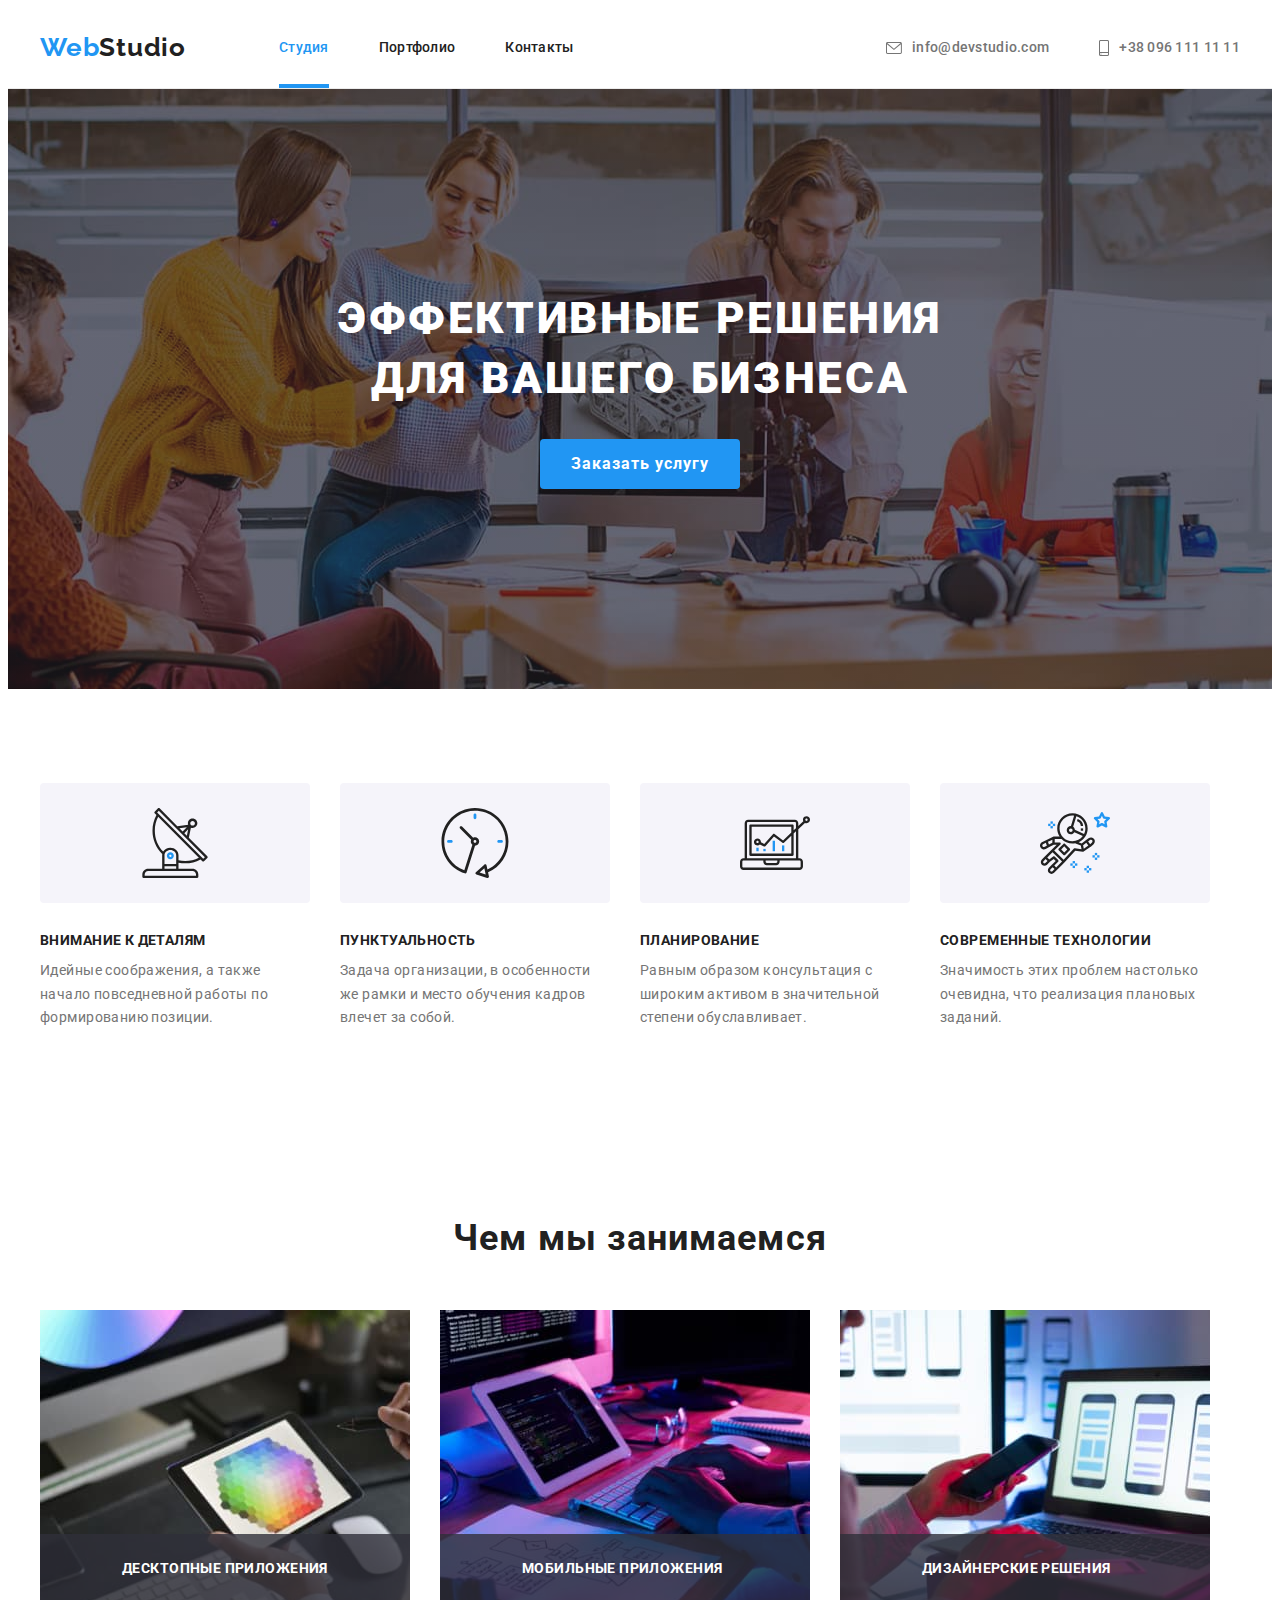
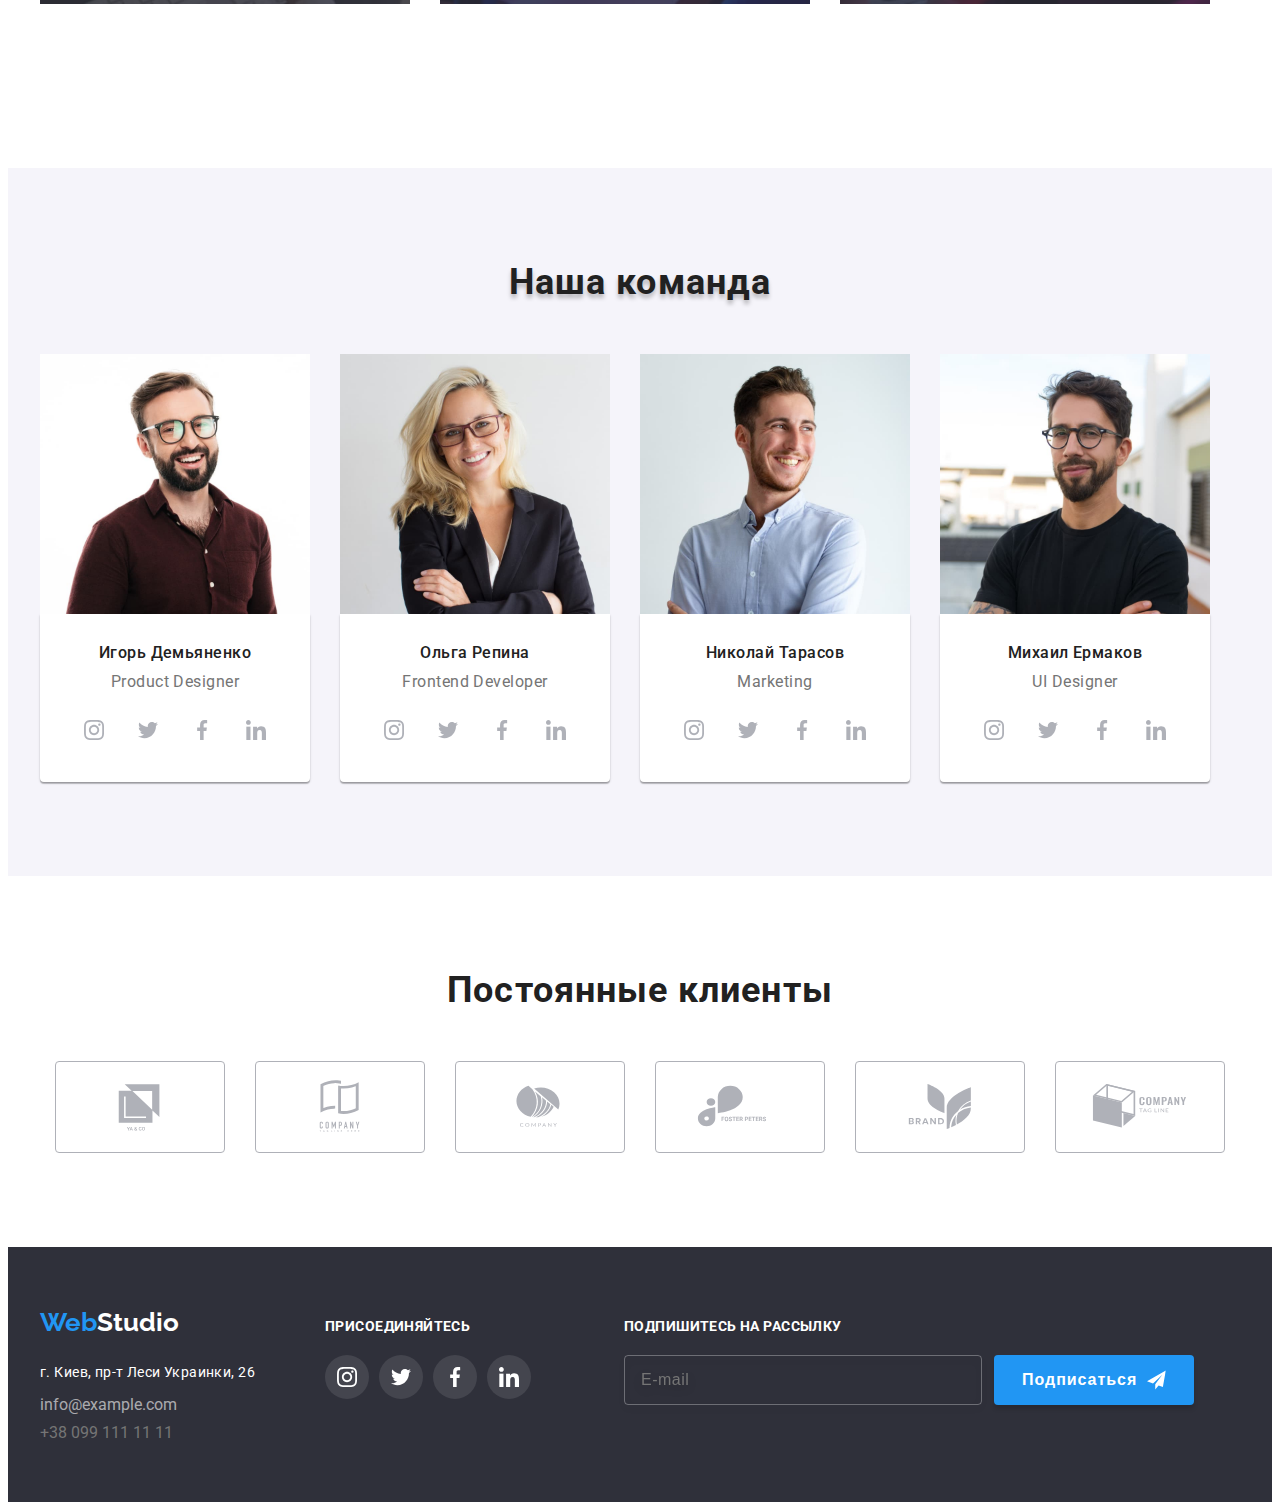
==== commit 2ada7950: "bem" ====
--- a/index.html
+++ b/index.html
@@ -59,7 +59,7 @@
             </section>
             <!--особенности-->
             <section class="features section">
-                <div class="container">
+                <div class="container features-container">
                     <h2 class="visually-hidden">Фильтры</h2>
                     <ul class="features-list list">
                         <li class="features-item">
--- a/css/main.css
+++ b/css/main.css
@@ -7,7 +7,8 @@
   border: 0;
   padding: 0;
   clip: rect(0 0 0 0);
-  clip-path: inset(50%);
+  -webkit-clip-path: inset(50%);
+          clip-path: inset(50%);
   margin: -1px;
 }
 
@@ -124,6 +125,9 @@
   border: 1px solid rgba(0, 0, 0, 0.1);
   border-radius: 50%;
 }
+.modal-close-btn:hover .modal-close-icon, .modal-close-btn:focus .modal-close-icon {
+  fill: var(--accent-color);
+}
 
 .modal-close-icon {
   width: 11px;
@@ -132,15 +136,6 @@
   transition: fill 250ms cubic-bezier(0.4, 0, 0.2, 1);
 }
 
-.modal-close-btn:hover .modal-close-icon {
-  fill: var(--accent-color);
-}
-
-.modal-close-btn:focus .modal-close-icon {
-  fill: var(--accent-color);
-}
-
-/*-----modal-form-----*/
 .modal-title {
   margin-bottom: 30px;
   color: var(--header-text-color);
@@ -153,6 +148,10 @@
 
 .modal-input-wrap {
   position: relative;
+}
+
+.modal-field {
+  margin-bottom: 10px;
 }
 
 .modal-icon {
@@ -162,9 +161,8 @@
   transform: translateY(-50%);
   transition: fill 250ms cubic-bezier(0.4, 0, 0.2, 1);
 }
-
-.modal-field {
-  margin-bottom: 10px;
+.modal-input:focus + .modal-icon {
+  fill: var(--accent-color);
 }
 
 .modal-input {
@@ -178,15 +176,23 @@
   outline: none;
   transition: border-color 250ms cubic-bezier(0.4, 0, 0.2, 1);
 }
-
 .modal-input:focus {
   border-color: var(--accent-color);
 }
-
-.modal-input:focus + .modal-icon {
-  fill: var(--accent-color);
-}
-
+.modal-input::-moz-placeholder {
+  font-style: normal;
+  font-weight: normal;
+  font-size: 12px;
+  line-height: 1.16;
+  letter-spacing: 0.01em;
+}
+.modal-input:-ms-input-placeholder {
+  font-style: normal;
+  font-weight: normal;
+  font-size: 12px;
+  line-height: 1.16;
+  letter-spacing: 0.01em;
+}
 .modal-input::placeholder {
   font-style: normal;
   font-weight: normal;
@@ -218,7 +224,23 @@
   border-radius: 4px;
   transition: border-color 250ms cubic-bezier(0.4, 0, 0.2, 1);
 }
-
+.modal-comment:focus {
+  border-color: var(--accent-color);
+}
+.modal-comment::-moz-placeholder {
+  color: rgba(117, 117, 117, 0.5);
+  font-weight: normal;
+  font-size: 14px;
+  line-height: 1.14;
+  letter-spacing: 0.01em;
+}
+.modal-comment:-ms-input-placeholder {
+  color: rgba(117, 117, 117, 0.5);
+  font-weight: normal;
+  font-size: 14px;
+  line-height: 1.14;
+  letter-spacing: 0.01em;
+}
 .modal-comment::placeholder {
   color: rgba(117, 117, 117, 0.5);
   font-weight: normal;
@@ -227,13 +249,19 @@
   letter-spacing: 0.01em;
 }
 
-.modal-comment:focus {
-  border-color: var(--accent-color);
-}
-
 .modal-check {
   transition: border-color 250ms cubic-bezier(0.4, 0, 0.2, 1);
 }
+.modal-check:checked + .modal-check-text > span {
+  background-color: var(--accent-color);
+  border: none;
+}
+.modal-check:checked + .modal-check-text svg {
+  fill: var(--accent-filters-color);
+}
+.modal-check:focus + .modal-check-text > span {
+  border-color: var(--accent-color);
+}
 
 .modal-check-text {
   display: flex;
@@ -244,7 +272,6 @@
   line-height: 1.71;
   letter-spacing: 0.03em;
 }
-
 .modal-check-text span {
   display: flex;
   align-items: center;
@@ -268,19 +295,6 @@
   fill: transparent;
 }
 
-.modal-check:focus + .modal-check-text > span {
-  border-color: var(--accent-color);
-}
-
-.modal-check:checked + .modal-check-text > span {
-  background-color: var(--accent-color);
-  border: none;
-}
-
-.modal-check:checked + .modal-check-text svg {
-  fill: var(--accent-filters-color);
-}
-
 .modal-btn {
   text-align: center;
   margin-left: auto;
@@ -295,9 +309,7 @@
   letter-spacing: 0.06em;
   transition: box-shadow 250ms cubic-bezier(0.4, 0, 0.2, 1);
 }
-
-.modal-btn:hover,
-.modal-btn:focus {
+.modal-btn:hover, .modal-btn:focus {
   box-shadow: 0px 4px 4px rgba(0, 0, 0, 0.15);
 }
 
@@ -400,7 +412,7 @@
 }
 
 .current::after {
-  content: '';
+  content: "";
   width: 100%;
   height: 4px;
   position: absolute;
@@ -453,6 +465,19 @@
   letter-spacing: 0.06em;
 }
 
+.features-list {
+  display: flex;
+  flex-wrap: wrap;
+}
+
+.features-item {
+  width: 270px;
+}
+
+.features-item:not(:last-child) {
+  margin-right: 30px;
+}
+
 .features-icon {
   display: flex;
   align-items: center;
@@ -624,7 +649,6 @@
   width: 170px;
   height: 92px;
 }
-
 .clients-item + .clients-item {
   margin-left: 30px;
 }
@@ -641,9 +665,7 @@
   border: 1px solid var(--socials-icon-color);
   border-radius: 4px;
 }
-
-.clients-link:hover,
-.clients-link:focus {
+.clients-link:hover, .clients-link:focus {
   border-color: var(--accent-color);
   color: var(--accent-color);
 }
@@ -705,7 +727,7 @@
   margin-right: 0;
 }
 
-.projects-item:nth-last-child(-n + 3) {
+.projects-item:nth-last-child(-n+3) {
   margin-bottom: 0;
 }
 
@@ -943,5 +965,4 @@
 .spam-icon {
   margin-left: 10px;
   color: var(--accent-filters-color);
-}
-/*# sourceMappingURL=main.css.map */+}/*# sourceMappingURL=main.css.map */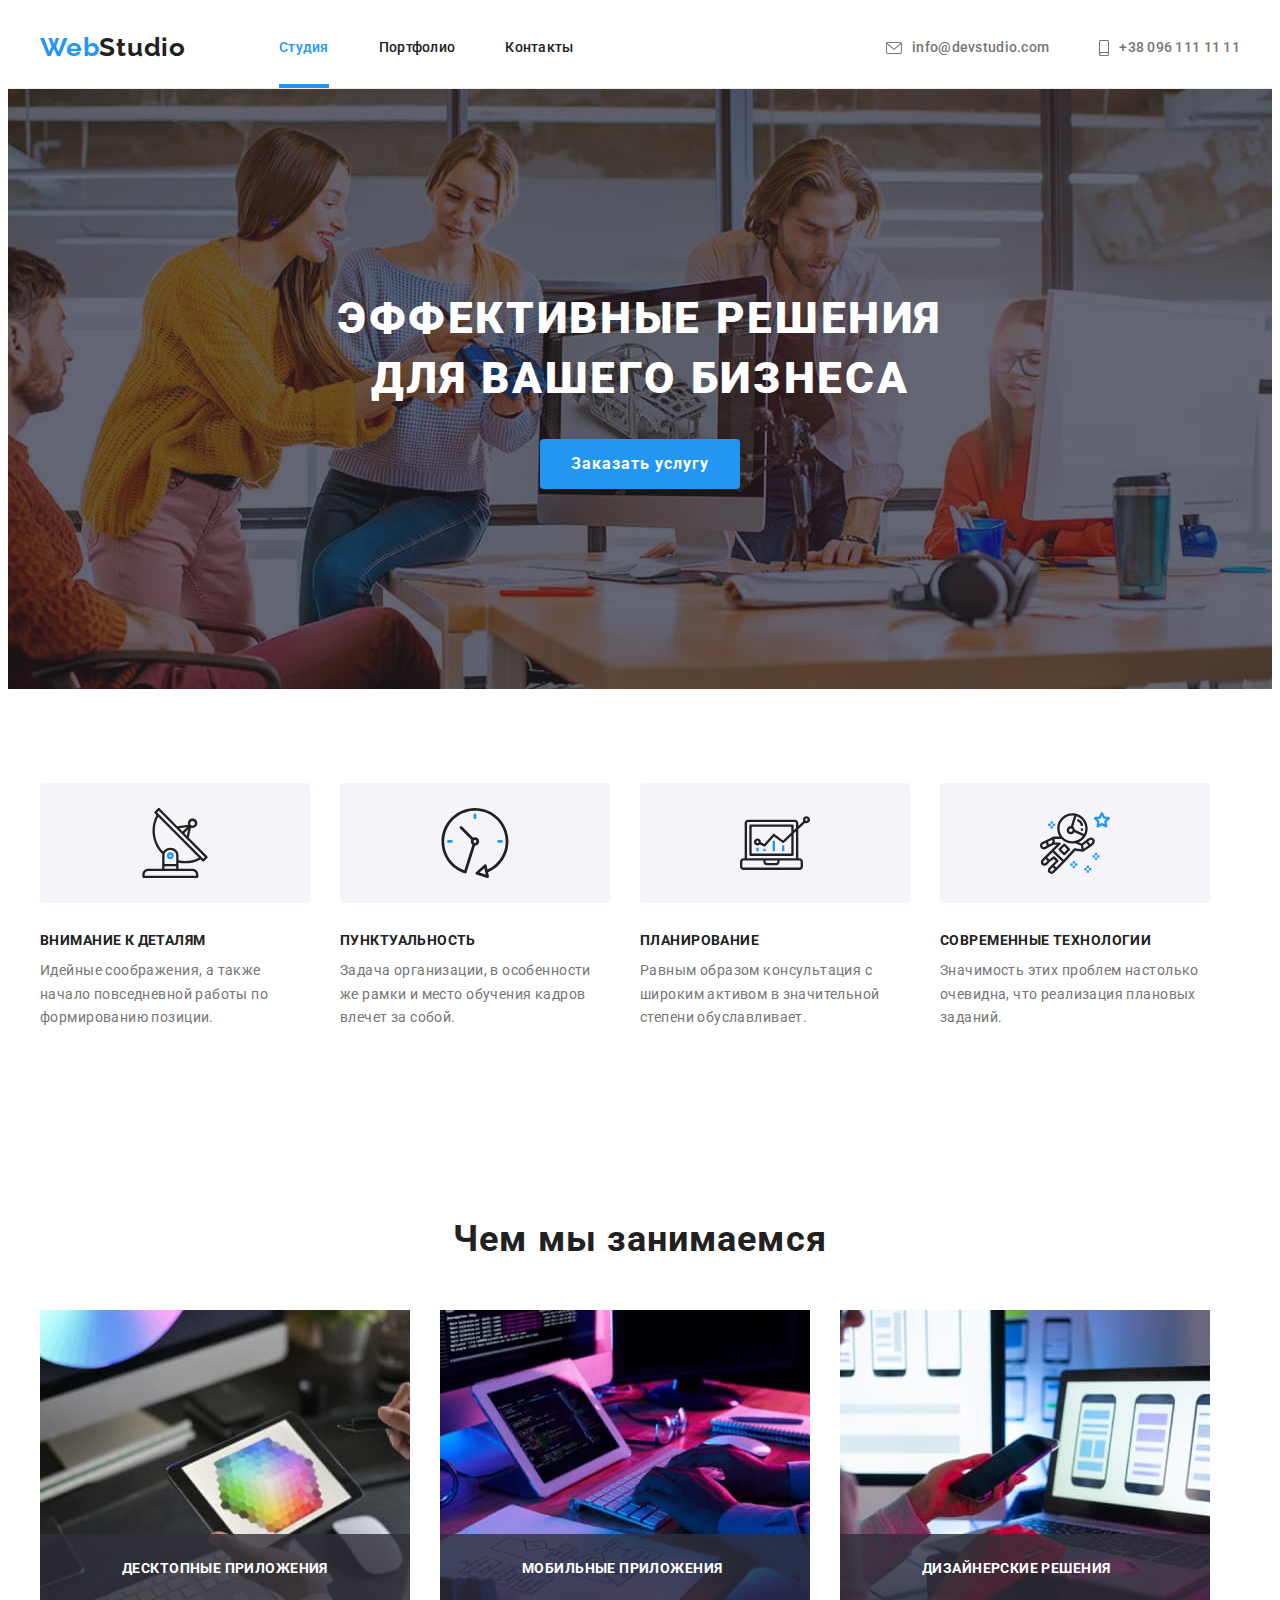
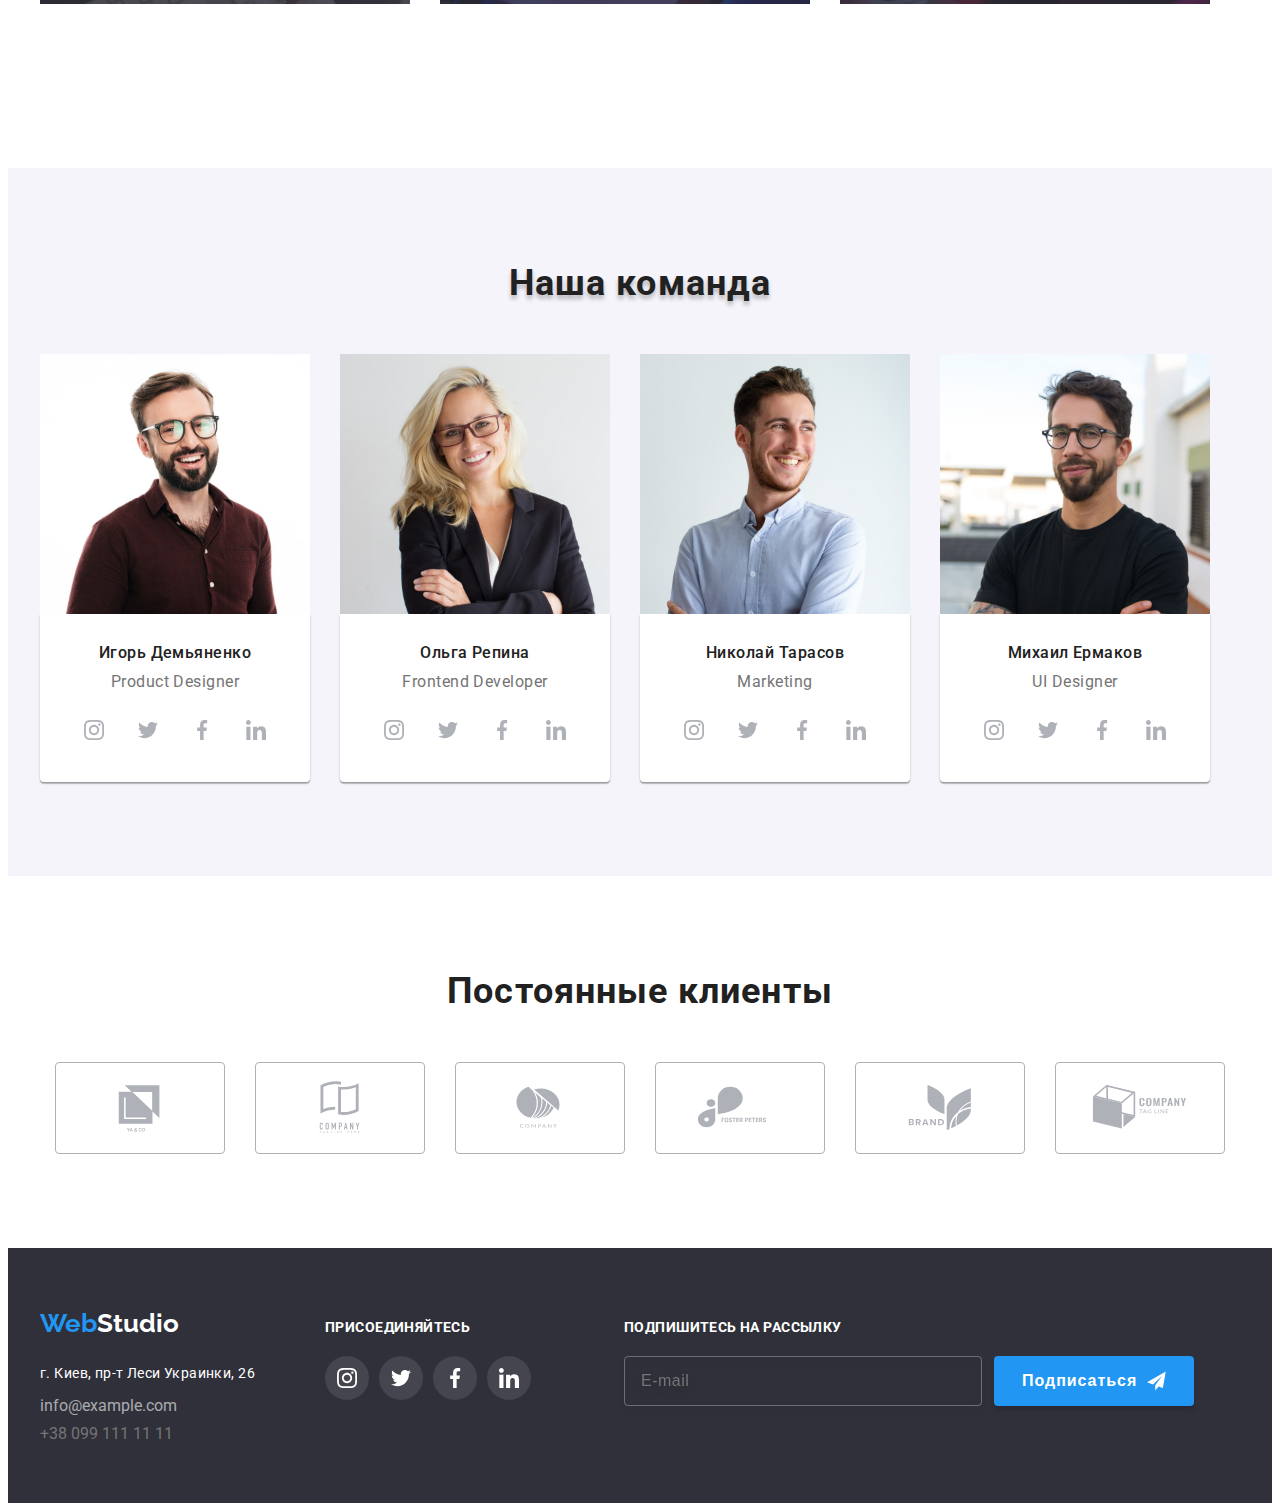
==== commit 0aff96f1: "mixin" ====
--- a/index.html
+++ b/index.html
@@ -16,6 +16,7 @@
         crossorigin="anonymous" referrerpolicy="no-referrer" />
     <link rel="stylesheet" href="./css/styles.css" />    
     <link rel="stylesheet" href="./css/main.css" />
+    <link rel="stylesheet" href="./css/main.min.css" />
 </head>
 
 <body>
--- a/css/main.css
+++ b/css/main.css
@@ -7,8 +7,7 @@
   border: 0;
   padding: 0;
   clip: rect(0 0 0 0);
-  -webkit-clip-path: inset(50%);
-          clip-path: inset(50%);
+  clip-path: inset(50%);
   margin: -1px;
 }
 
@@ -68,6 +67,11 @@
   border: none;
 }
 
+.modal-check-text, .modal-check-text span, .modal-check-link, .modal-btn-submit, .header-container, .navigation, .header-link-mail, .header-link-tel, .features-icon, .team-socials-link, .clents-container, .clients-list, .clients-link, .portfilio-container, .footer-socials-list, .footer-socials-link, .spam-email-input {
+  display: flex;
+  align-items: center;
+}
+
 .container {
   width: 1200px;
   padding-left: 15px;
@@ -79,11 +83,11 @@
 .title {
   margin-bottom: 50px;
   color: var(--header-text-color);
-  font-weight: bold;
+  text-align: center;
   font-size: 36px;
-  line-height: 1.16;
-  letter-spacing: 0.03em;
-  text-align: center;
+  font-weight: 700;
+  line-height: 42px;
+  letter-spacing: 0.03em;
 }
 
 .section {
@@ -125,9 +129,6 @@
   border: 1px solid rgba(0, 0, 0, 0.1);
   border-radius: 50%;
 }
-.modal-close-btn:hover .modal-close-icon, .modal-close-btn:focus .modal-close-icon {
-  fill: var(--accent-color);
-}
 
 .modal-close-icon {
   width: 11px;
@@ -136,13 +137,17 @@
   transition: fill 250ms cubic-bezier(0.4, 0, 0.2, 1);
 }
 
+.modal-close-btn:hover .modal-close-icon,
+.modal-close-btn:focus .modal-close-icon {
+  fill: var(--accent-color);
+}
+
 .modal-title {
   margin-bottom: 30px;
   color: var(--header-text-color);
-  font-weight: bold;
+  text-align: center;
   font-size: 20px;
   line-height: 1.15;
-  text-align: center;
   letter-spacing: 0.03em;
 }
 
@@ -161,6 +166,7 @@
   transform: translateY(-50%);
   transition: fill 250ms cubic-bezier(0.4, 0, 0.2, 1);
 }
+
 .modal-input:focus + .modal-icon {
   fill: var(--accent-color);
 }
@@ -176,23 +182,11 @@
   outline: none;
   transition: border-color 250ms cubic-bezier(0.4, 0, 0.2, 1);
 }
+
 .modal-input:focus {
   border-color: var(--accent-color);
 }
-.modal-input::-moz-placeholder {
-  font-style: normal;
-  font-weight: normal;
-  font-size: 12px;
-  line-height: 1.16;
-  letter-spacing: 0.01em;
-}
-.modal-input:-ms-input-placeholder {
-  font-style: normal;
-  font-weight: normal;
-  font-size: 12px;
-  line-height: 1.16;
-  letter-spacing: 0.01em;
-}
+
 .modal-input::placeholder {
   font-style: normal;
   font-weight: normal;
@@ -224,57 +218,45 @@
   border-radius: 4px;
   transition: border-color 250ms cubic-bezier(0.4, 0, 0.2, 1);
 }
+
 .modal-comment:focus {
   border-color: var(--accent-color);
 }
-.modal-comment::-moz-placeholder {
+
+.modal-comment::placeholder {
   color: rgba(117, 117, 117, 0.5);
   font-weight: normal;
   font-size: 14px;
   line-height: 1.14;
   letter-spacing: 0.01em;
 }
-.modal-comment:-ms-input-placeholder {
-  color: rgba(117, 117, 117, 0.5);
-  font-weight: normal;
-  font-size: 14px;
-  line-height: 1.14;
-  letter-spacing: 0.01em;
-}
-.modal-comment::placeholder {
-  color: rgba(117, 117, 117, 0.5);
-  font-weight: normal;
-  font-size: 14px;
-  line-height: 1.14;
-  letter-spacing: 0.01em;
-}
 
 .modal-check {
   transition: border-color 250ms cubic-bezier(0.4, 0, 0.2, 1);
 }
+
 .modal-check:checked + .modal-check-text > span {
   background-color: var(--accent-color);
   border: none;
 }
+
 .modal-check:checked + .modal-check-text svg {
   fill: var(--accent-filters-color);
 }
+
 .modal-check:focus + .modal-check-text > span {
   border-color: var(--accent-color);
 }
 
 .modal-check-text {
-  display: flex;
-  align-items: center;
   font-weight: normal;
   color: var(--link-list-color);
   font-size: 14px;
   line-height: 1.71;
   letter-spacing: 0.03em;
 }
+
 .modal-check-text span {
-  display: flex;
-  align-items: center;
   justify-content: center;
   margin-right: 8px;
   width: 16px;
@@ -284,8 +266,6 @@
 }
 
 .modal-check-link {
-  display: flex;
-  align-items: center;
   padding: 5px;
   color: var(--accent-color);
   text-decoration: underline;
@@ -309,13 +289,12 @@
   letter-spacing: 0.06em;
   transition: box-shadow 250ms cubic-bezier(0.4, 0, 0.2, 1);
 }
+
 .modal-btn:hover, .modal-btn:focus {
   box-shadow: 0px 4px 4px rgba(0, 0, 0, 0.15);
 }
 
 .modal-btn-submit {
-  display: flex;
-  align-items: center;
   text-align: center;
 }
 
@@ -331,16 +310,6 @@
 
 .header {
   border-bottom: 1px solid #ececec;
-}
-
-.header-container {
-  display: flex;
-  align-items: center;
-}
-
-.navigation {
-  display: flex;
-  align-items: center;
 }
 
 .header-logo {
@@ -381,28 +350,29 @@
   color: var(--header-text-color);
 }
 
-.header-link:hover,
-.header-link:focus {
-  color: var(--accent-color);
-}
-
-.header-link-mail,
-.header-link-tel {
-  display: flex;
-  align-items: center;
+.header-link:hover, .header-link:focus {
+  color: var(--accent-color);
+}
+
+.header-link-mail {
   transition: color 250ms cubic-bezier(0.4, 0, 0.2, 1);
   padding-top: 32px;
   padding-bottom: 32px;
   color: var(--link-list-color);
 }
 
-.header-link-mail:hover,
-.header-link-mail:focus {
-  color: var(--accent-color);
-}
-
-.header-link-tel:hover,
-.header-link-tel:focus {
+.header-link-mail:hover, .header-link-mail:focus {
+  color: var(--accent-color);
+}
+
+.header-link-tel {
+  transition: color 250ms cubic-bezier(0.4, 0, 0.2, 1);
+  padding-top: 32px;
+  padding-bottom: 32px;
+  color: var(--link-list-color);
+}
+
+.header-link-tel:hover, .header-link-tel:focus {
   color: var(--accent-color);
 }
 
@@ -412,7 +382,7 @@
 }
 
 .current::after {
-  content: "";
+  content: '';
   width: 100%;
   height: 4px;
   position: absolute;
@@ -479,8 +449,6 @@
 }
 
 .features-icon {
-  display: flex;
-  align-items: center;
   justify-content: center;
   width: 270px;
   height: 120px;
@@ -600,7 +568,6 @@
   border-radius: 0px 0px 4px 4px;
 }
 
-/*---------team-socials------------*/
 .team-socials-list {
   display: flex;
   justify-content: center;
@@ -611,8 +578,6 @@
 }
 
 .team-socials-link {
-  display: flex;
-  align-items: center;
   justify-content: center;
   transition: color 250ms cubic-bezier(0.4, 0, 0.2, 1), background-color 250ms cubic-bezier(0.4, 0, 0.2, 1);
   width: 44px;
@@ -622,8 +587,7 @@
   color: var(--socials-icon-color);
 }
 
-.team-socials-link:hover,
-.team-socials-link:focus {
+.team-socials-link:hover, .team-socials-link:focus {
   background-color: var(--accent-color);
   color: var(--accent-filters-color);
 }
@@ -634,14 +598,7 @@
   fill: currentColor;
 }
 
-.clents-container {
-  display: flex;
-  align-items: center;
-}
-
 .clients-list {
-  display: flex;
-  align-items: center;
   justify-content: center;
 }
 
@@ -649,14 +606,13 @@
   width: 170px;
   height: 92px;
 }
+
 .clients-item + .clients-item {
   margin-left: 30px;
 }
 
 .clients-link {
-  display: flex;
   justify-content: center;
-  align-items: center;
   transition: color 250ms cubic-bezier(0.4, 0, 0.2, 1), border-color 250ms cubic-bezier(0.4, 0, 0.2, 1);
   width: 100%;
   height: 100%;
@@ -665,6 +621,7 @@
   border: 1px solid var(--socials-icon-color);
   border-radius: 4px;
 }
+
 .clients-link:hover, .clients-link:focus {
   border-color: var(--accent-color);
   color: var(--accent-color);
@@ -674,11 +631,6 @@
   width: 106px;
   height: 60px;
   fill: currentColor;
-}
-
-.portfilio-container {
-  display: flex;
-  align-items: center;
 }
 
 .portfolio-list {
@@ -705,8 +657,7 @@
   letter-spacing: 0.03em;
 }
 
-.portfolio-btn:hover,
-.portfolio-btn:focus {
+.portfolio-btn:hover, .portfolio-btn:focus {
   color: var(--accent-filters-color);
   background: var(--accent-color);
   box-shadow: 0px 3px 1px rgba(0, 0, 0, 0.1), 0px 1px 2px rgba(0, 0, 0, 0.08), 0px 2px 2px rgba(0, 0, 0, 0.12);
@@ -727,7 +678,7 @@
   margin-right: 0;
 }
 
-.projects-item:nth-last-child(-n+3) {
+.projects-item:nth-last-child(-n + 3) {
   margin-bottom: 0;
 }
 
@@ -736,9 +687,13 @@
   transition: box-shadow 250ms cubic-bezier(0.4, 0, 0.2, 1);
 }
 
-.projects-link:hover,
-.projects-link:focus {
+.projects-link:hover, .projects-link:focus {
   box-shadow: 0px 1px 1px rgba(0, 0, 0, 0.12), 0px 4px 4px rgba(0, 0, 0, 0.06), 1px 4px 6px rgba(0, 0, 0, 0.16);
+}
+
+.projects-link:hover .projects-overlay-text,
+.projects-link:focus .projects-overlay-text {
+  transform: translateY(0);
 }
 
 .projects-ovelay {
@@ -762,11 +717,6 @@
   font-size: 18px;
   line-height: 1.55;
   letter-spacing: 0.03em;
-}
-
-.projects-link:hover .projects-overlay-text,
-.projects-link:focus .projects-overlay-text {
-  transform: translateY(0);
 }
 
 .borders {
@@ -803,6 +753,11 @@
   background-color: var(--background-color);
 }
 
+.footer-container {
+  display: flex;
+  align-items: baseline;
+}
+
 .footer-logo {
   display: inline-block;
   margin-bottom: 20px;
@@ -822,6 +777,14 @@
   font-style: normal;
 }
 
+.footer-address-list .footer-link-address {
+  color: var(--accent-filters-color);
+  font-weight: normal;
+  font-size: 14px;
+  line-height: 2;
+  letter-spacing: 0.03em;
+}
+
 .footer-address-item:not(:last-child) {
   margin-bottom: 9px;
 }
@@ -839,8 +802,7 @@
   color: var(--link-list-color);
 }
 
-.footer-link-tel:hover,
-.footer-link-tel:focus {
+.footer-link-tel:hover, .footer-link-tel:focus {
   color: var(--accent-color);
 }
 
@@ -849,15 +811,8 @@
   color: var(--address-list-color);
 }
 
-.footer-link-mail:hover,
-.footer-link-mail:focus {
-  color: var(--accent-color);
-}
-
-/*-------footer socials icon---------*/
-.footer-container {
-  display: flex;
-  align-items: baseline;
+.footer-link-mail:hover, .footer-link-mail:focus {
+  color: var(--accent-color);
 }
 
 .footer-socials {
@@ -874,13 +829,7 @@
   text-transform: uppercase;
 }
 
-.footer-socials-list {
-  display: flex;
-}
-
 .footer-socials-link {
-  display: flex;
-  align-items: center;
   justify-content: center;
   transition: background-color 250ms cubic-bezier(0.4, 0, 0.2, 1);
   width: 44px;
@@ -890,8 +839,7 @@
   color: var(--accent-filters-color);
 }
 
-.footer-socials-link:hover,
-.footer-socials-link:focus {
+.footer-socials-link:hover, .footer-socials-link:focus {
   background-color: var(--accent-color);
 }
 
@@ -905,7 +853,6 @@
   fill: currentColor;
 }
 
-/*--------footer spam----------*/
 .footer-spam {
   margin-left: 93px;
 }
@@ -926,8 +873,6 @@
 }
 
 .spam-email-input {
-  display: flex;
-  align-items: center;
   padding-left: 16px;
   width: 358px;
   height: 50px;
@@ -965,4 +910,5 @@
 .spam-icon {
   margin-left: 10px;
   color: var(--accent-filters-color);
-}/*# sourceMappingURL=main.css.map */+}
+/*# sourceMappingURL=main.css.map */--- a/css/main.min.css
+++ b/css/main.min.css
@@ -0,0 +1,2 @@
+.visually-hidden{position:absolute;white-space:nowrap;width:1px;height:1px;overflow:hidden;border:0;padding:0;clip:rect(0 0 0 0);clip-path:inset(50%);margin:-1px}:root{--header-text-color: #212121;--link-list-color: #757575;--address-list-color: rgba(255, 255, 255, 0.6);--accent-color: #2196f3;--accent-filters-color: #ffffff;--background-color: #2f303a;--background-color-secondary: #f5f4fa;--border-color: #eeeeee;--socials-icon-color: #afb1b8;--footer-icon-color: rgba(255, 255, 255, 0.1);--modal-btn-color: #188CE8}body{font-family:"Roboto", sans-serif;color:var(--header-text-color)}.list{padding:0;margin:0;list-style:none}a{text-decoration:none}p,h1,h2,h3,h4,h5,h6{margin:0}ul{margin:0;padding:0}img{display:block;max-width:100%}button{cursor:pointer;border-radius:4px;padding:0;border:none}.modal-check-text,.modal-check-text span,.modal-check-link,.modal-btn-submit,.header-container,.navigation,.header-link-mail,.header-link-tel,.features-icon,.team-socials-link,.clents-container,.clients-list,.clients-link,.portfilio-container,.footer-socials-list,.footer-socials-link,.spam-email-input{display:flex;align-items:center}.container{width:1200px;padding-left:15px;padding-right:15px;margin-left:auto;margin-right:auto}.title{margin-bottom:50px;color:var(--header-text-color);text-align:center;font-size:36px;font-weight:700;line-height:42px;letter-spacing:.03em}.section{padding-top:94px;padding-bottom:94px}.backdrop{width:100vw;height:100vh;background-color:rgba(0,0,0,0.2);position:fixed;top:0;opacity:1;transition:opacity 250ms cubic-bezier(0.4, 0, 0.2, 1),visibility 250ms cubic-bezier(0.4, 0, 0.2, 1)}.modal{position:absolute;top:50%;left:50%;transform:translate(-50%, -50%) scale(1);transition:transform 250ms cubic-bezier(0.4, 0, 0.2, 1);width:528px;min-height:581px;padding:40px;background-color:var(--accent-filters-color);box-shadow:0px 1px 3px rgba(0,0,0,0.12),0px 1px 1px rgba(0,0,0,0.14),0px 2px 1px rgba(0,0,0,0.2);border-radius:4px}.modal-close-btn{position:absolute;top:8px;right:8px;width:30px;height:30px;background:var(--accent-filters-color);border:1px solid rgba(0,0,0,0.1);border-radius:50%}.modal-close-icon{width:11px;height:11px;fill:#000000;transition:fill 250ms cubic-bezier(0.4, 0, 0.2, 1)}.modal-close-btn:hover .modal-close-icon,.modal-close-btn:focus .modal-close-icon{fill:var(--accent-color)}.modal-title{margin-bottom:30px;color:var(--header-text-color);text-align:center;font-size:20px;line-height:1.15;letter-spacing:0.03em}.modal-input-wrap{position:relative}.modal-field{margin-bottom:10px}.modal-icon{position:absolute;left:12px;top:50%;transform:translateY(-50%);transition:fill 250ms cubic-bezier(0.4, 0, 0.2, 1)}.modal-input:focus+.modal-icon{fill:var(--accent-color)}.modal-input{padding-left:42px;width:100%;height:40px;font-size:14px;border:1px solid rgba(33,33,33,0.2);box-sizing:border-box;border-radius:4px;outline:none;transition:border-color 250ms cubic-bezier(0.4, 0, 0.2, 1)}.modal-input:focus{border-color:var(--accent-color)}.modal-input::placeholder{font-style:normal;font-weight:normal;font-size:12px;line-height:1.16;letter-spacing:0.01em}.modal-label{display:flex;margin-bottom:4px;color:var(--link-list-color);font-weight:normal;font-size:12px;line-height:1.16;letter-spacing:0.01em}.modal-comment{display:flex;padding-top:12px;padding-left:16px;width:100%;height:120px;resize:none;outline:none;border:1px solid rgba(33,33,33,0.2);box-sizing:border-box;border-radius:4px;transition:border-color 250ms cubic-bezier(0.4, 0, 0.2, 1)}.modal-comment:focus{border-color:var(--accent-color)}.modal-comment::placeholder{color:rgba(117,117,117,0.5);font-weight:normal;font-size:14px;line-height:1.14;letter-spacing:0.01em}.modal-check{transition:border-color 250ms cubic-bezier(0.4, 0, 0.2, 1)}.modal-check:checked+.modal-check-text>span{background-color:var(--accent-color);border:none}.modal-check:checked+.modal-check-text svg{fill:var(--accent-filters-color)}.modal-check:focus+.modal-check-text>span{border-color:var(--accent-color)}.modal-check-text{font-weight:normal;color:var(--link-list-color);font-size:14px;line-height:1.71;letter-spacing:0.03em}.modal-check-text span{justify-content:center;margin-right:8px;width:16px;height:15px;border:2px solid var(--header-text-color);border-radius:2px}.modal-check-link{padding:5px;color:var(--accent-color);text-decoration:underline}.modal-check-icon{fill:transparent}.modal-btn{text-align:center;margin-left:auto;margin-right:auto;min-width:200px;height:50px;color:var(--accent-filters-color);background:var(--modal-btn-color);font-weight:bold;font-size:16px;line-height:1.87;letter-spacing:0.06em;transition:box-shadow 250ms cubic-bezier(0.4, 0, 0.2, 1)}.modal-btn:hover,.modal-btn:focus{box-shadow:0px 4px 4px rgba(0,0,0,0.15)}.modal-btn-submit{text-align:center}.backdrop.is-hidden{opacity:0;pointer-events:none;visibility:hidden}.backdrop.is-hidden .modal{transform:translate(-50%, -50%) scale(0.5)}.header{border-bottom:1px solid #ececec}.header-logo{display:inline-block;padding-top:24px;padding-bottom:25px;margin-right:93px;color:var(--accent-color);font-family:Raleway;font-weight:bold;font-size:26px;line-height:1.19;letter-spacing:0.03em}.header-web-color{color:var(--header-text-color)}.header-list{display:flex;margin-left:auto;font-weight:500;font-size:14px;line-height:1.14;letter-spacing:0.02em}.header-item+.header-item{margin-left:50px}.header-link{display:flex;transition:color 250ms cubic-bezier(0.4, 0, 0.2, 1);padding-top:32px;padding-bottom:32px;color:var(--header-text-color)}.header-link:hover,.header-link:focus{color:var(--accent-color)}.header-link-mail{transition:color 250ms cubic-bezier(0.4, 0, 0.2, 1);padding-top:32px;padding-bottom:32px;color:var(--link-list-color)}.header-link-mail:hover,.header-link-mail:focus{color:var(--accent-color)}.header-link-tel{transition:color 250ms cubic-bezier(0.4, 0, 0.2, 1);padding-top:32px;padding-bottom:32px;color:var(--link-list-color)}.header-link-tel:hover,.header-link-tel:focus{color:var(--accent-color)}.current{color:var(--accent-color);position:relative}.current::after{content:'';width:100%;height:4px;position:absolute;background-color:var(--accent-color);left:0;bottom:0}.header-link.current[href="./portfolio.html"]{color:var(--accent-color)}.header-contact-icon{margin-right:10px;vertical-align:middle;fill:currentColor}.hero{text-align:center;padding-top:200px;padding-bottom:200px;background-color:var(--background-color);background-image:linear-gradient(rgba(47,48,58,0.4), rgba(47,48,58,0.4)),url(../images/hero-bg.jpg);background-repeat:no-repeat;background-position:center;background-size:cover}.hero-title{margin-bottom:30px;color:var(--accent-filters-color);font-weight:900;font-size:44px;line-height:1.36;letter-spacing:0.06em;text-transform:uppercase}.hero-btn{display:inline-block;color:var(--accent-filters-color);background:var(--accent-color);font-family:inherit;font-weight:bold;font-size:16px;line-height:1.87;min-width:200px;height:50px;letter-spacing:0.06em}.features-list{display:flex;flex-wrap:wrap}.features-item{width:270px}.features-item:not(:last-child){margin-right:30px}.features-icon{justify-content:center;width:270px;height:120px;margin-bottom:30px;background-color:var(--background-color-secondary);border-radius:4px}.features-icon-bg{width:70px;height:70px}.features-title{margin-bottom:10px;color:var(--header-text-color);font-weight:bold;font-size:14px;line-height:1.14;letter-spacing:0.03em;text-transform:uppercase}.features-text{margin-top:0;margin-bottom:0;color:var(--link-list-color);font-weight:normal;font-size:14px;line-height:1.71;letter-spacing:0.03em}.employment-list{display:flex;flex-wrap:wrap}.employment-item{margin-top:0;margin-right:30px}.employment-item:nth-child(3n){margin-right:0}.employment-overlay{position:relative;background-color:rgba(47,48,58,0.8);transform:translateY(-100%);width:370px;height:70px}.employment-overlay-text{position:absolute;bottom:0;left:0;padding:27px 82px;color:var(--accent-filters-color);font-style:normal;font-weight:bold;font-size:14px;line-height:1.14;text-align:center;letter-spacing:0.03em;text-transform:uppercase}.team{background-color:var(--background-color-secondary)}.team-list{display:flex;flex-wrap:wrap}.team-item{width:100% -90px/4;margin-right:30px}.team-item:nth-child(4n){margin-right:0}.team-pre-title{text-shadow:0px 4px 4px rgba(0,0,0,0.25)}.team-title{margin-bottom:10px;color:var(--header-text-color);font-weight:500;font-size:16px;line-height:1.18;letter-spacing:0.03em}.team-text{margin-bottom:16px;color:var(--link-list-color);font-weight:normal;font-size:16px;line-height:1.18;letter-spacing:0.03em}.team-item-content{padding-top:30px;padding-bottom:30px;text-align:center;background-color:var(--accent-filters-color);box-shadow:0px 1px 3px rgba(0,0,0,0.12),0px 1px 1px rgba(0,0,0,0.14),0px 2px 1px rgba(0,0,0,0.2);border-radius:0px 0px 4px 4px}.team-socials-list{display:flex;justify-content:center}.team-socials-item+.team-socials-item{margin-left:10px}.team-socials-link{justify-content:center;transition:color 250ms cubic-bezier(0.4, 0, 0.2, 1),background-color 250ms cubic-bezier(0.4, 0, 0.2, 1);width:44px;height:44px;background-color:var(--accent-filters-color);border-radius:50%;color:var(--socials-icon-color)}.team-socials-link:hover,.team-socials-link:focus{background-color:var(--accent-color);color:var(--accent-filters-color)}.team-socials-icon{width:20px;height:20px;fill:currentColor}.clients-list{justify-content:center}.clients-item{width:170px;height:92px}.clients-item+.clients-item{margin-left:30px}.clients-link{justify-content:center;transition:color 250ms cubic-bezier(0.4, 0, 0.2, 1),border-color 250ms cubic-bezier(0.4, 0, 0.2, 1);width:100%;height:100%;color:var(--socials-icon-color);box-sizing:border-box;border:1px solid var(--socials-icon-color);border-radius:4px}.clients-link:hover,.clients-link:focus{border-color:var(--accent-color);color:var(--accent-color)}.clients-icon{width:106px;height:60px;fill:currentColor}.portfolio-list{display:flex;justify-content:center;margin-top:0;margin-bottom:34px}.portfolio-item+.portfolio-item{margin-left:8px}.portfolio-btn{transition:color 250ms cubic-bezier(0.4, 0, 0.2, 1),background-color 250ms cubic-bezier(0.4, 0, 0.2, 1),box-shadow 250ms cubic-bezier(0.4, 0, 0.2, 1);padding:6px 22px;color:var(--header-text-color);background-color:var(--background-color-secondary);border-color:transparent;text-align:center;font-weight:500;font-size:16px;line-height:1.62;letter-spacing:0.03em}.portfolio-btn:hover,.portfolio-btn:focus{color:var(--accent-filters-color);background:var(--accent-color);box-shadow:0px 3px 1px rgba(0,0,0,0.1),0px 1px 2px rgba(0,0,0,0.08),0px 2px 2px rgba(0,0,0,0.12)}.projects-list{display:flex;flex-wrap:wrap}.projects-item{width:100% -60px/3;margin-right:30px;margin-bottom:30px}.projects-item:nth-child(3n){margin-right:0}.projects-item:nth-last-child(-n+3){margin-bottom:0}.projects-link{display:block;transition:box-shadow 250ms cubic-bezier(0.4, 0, 0.2, 1)}.projects-link:hover,.projects-link:focus{box-shadow:0px 1px 1px rgba(0,0,0,0.12),0px 4px 4px rgba(0,0,0,0.06),1px 4px 6px rgba(0,0,0,0.16)}.projects-link:hover .projects-overlay-text,.projects-link:focus .projects-overlay-text{transform:translateY(0)}.projects-ovelay{position:relative;overflow:hidden;background:rgba(33,150,243,0.9)}.projects-overlay-text{position:absolute;transform:translateY(100%);transition:transform 250ms cubic-bezier(0.4, 0, 0.2, 1);top:0;left:0;padding:64px 24px;width:100%;color:var(--accent-filters-color);background-color:rgba(33,150,243,0.9);font-style:normal;font-weight:normal;font-size:18px;line-height:1.55;letter-spacing:0.03em}.borders{box-sizing:border-box;padding-right:24px;padding-left:24px;padding-top:20px;padding-bottom:20px;background:var(--accent-filters-color);border:1px solid var(--border-color);border-top:none}.about-title{margin-bottom:4px;color:var(--header-text-color);font-weight:bold;font-size:18px;line-height:2;letter-spacing:0.06em}.about-after-title{color:var(--link-list-color);font-weight:normal;font-size:16px;line-height:1.87;letter-spacing:0.03em}.footer{padding-top:60px;padding-bottom:60px;background-color:var(--background-color)}.footer-container{display:flex;align-items:baseline}.footer-logo{display:inline-block;margin-bottom:20px;color:var(--accent-color);font-family:Raleway;font-weight:bold;font-size:26px;line-height:1.19;letter-spacing:0.03}.footer-web-color{color:var(--accent-filters-color)}.footer-address-list{font-style:normal}.footer-address-list .footer-link-address{color:var(--accent-filters-color);font-weight:normal;font-size:14px;line-height:2;letter-spacing:0.03em}.footer-address-item:not(:last-child){margin-bottom:9px}.footer-address-list .footer-link-address{color:var(--accent-filters-color);font-weight:normal;font-size:14px;line-height:2;letter-spacing:0.03em}.footer-link-tel{transition:color 250ms cubic-bezier(0.4, 0, 0.2, 1);color:var(--link-list-color)}.footer-link-tel:hover,.footer-link-tel:focus{color:var(--accent-color)}.footer-link-mail{transition:color 250ms cubic-bezier(0.4, 0, 0.2, 1);color:var(--address-list-color)}.footer-link-mail:hover,.footer-link-mail:focus{color:var(--accent-color)}.footer-socials{margin-left:70px}.footer-socials-title{margin-bottom:20px;color:var(--accent-filters-color);font-weight:bold;font-size:14px;line-height:1.14;letter-spacing:0.03em;text-transform:uppercase}.footer-socials-link{justify-content:center;transition:background-color 250ms cubic-bezier(0.4, 0, 0.2, 1);width:44px;height:44px;border-radius:50%;background-color:var(--footer-icon-color);color:var(--accent-filters-color)}.footer-socials-link:hover,.footer-socials-link:focus{background-color:var(--accent-color)}.footer-socials-item+.footer-socials-item{margin-left:10px}.footer-socials-icon{width:20px;height:20px;fill:currentColor}.footer-spam{margin-left:93px}.footer-spam-title{display:flex;margin-bottom:20px;color:var(--accent-filters-color);font-weight:bold;font-size:14px;line-height:1.14;letter-spacing:0.03em;text-transform:uppercase}.footer-form{display:flex}.spam-email-input{padding-left:16px;width:358px;height:50px;color:rgba(255,255,255,0.6);background-color:transparent;border:none;border:1px solid rgba(255,255,255,0.3);box-sizing:border-box;filter:drop-shadow(0px 4px 4px rgba(0,0,0,0.15));border-radius:4px;font-weight:normal;font-size:16px;line-height:1.25;letter-spacing:0.03em}.spam-btn{display:inline-flex;text-align:center;align-items:center;margin-left:12px;padding:13px 28px;width:200px;height:50px;color:var(--accent-filters-color);background:var(--accent-color);text-decoration:none;font-weight:bold;font-size:16px;line-height:1.87;letter-spacing:0.06em;box-shadow:0px 4px 4px rgba(0,0,0,0.15)}.spam-icon{margin-left:10px;color:var(--accent-filters-color)}
+/*# sourceMappingURL=main.min.css.map */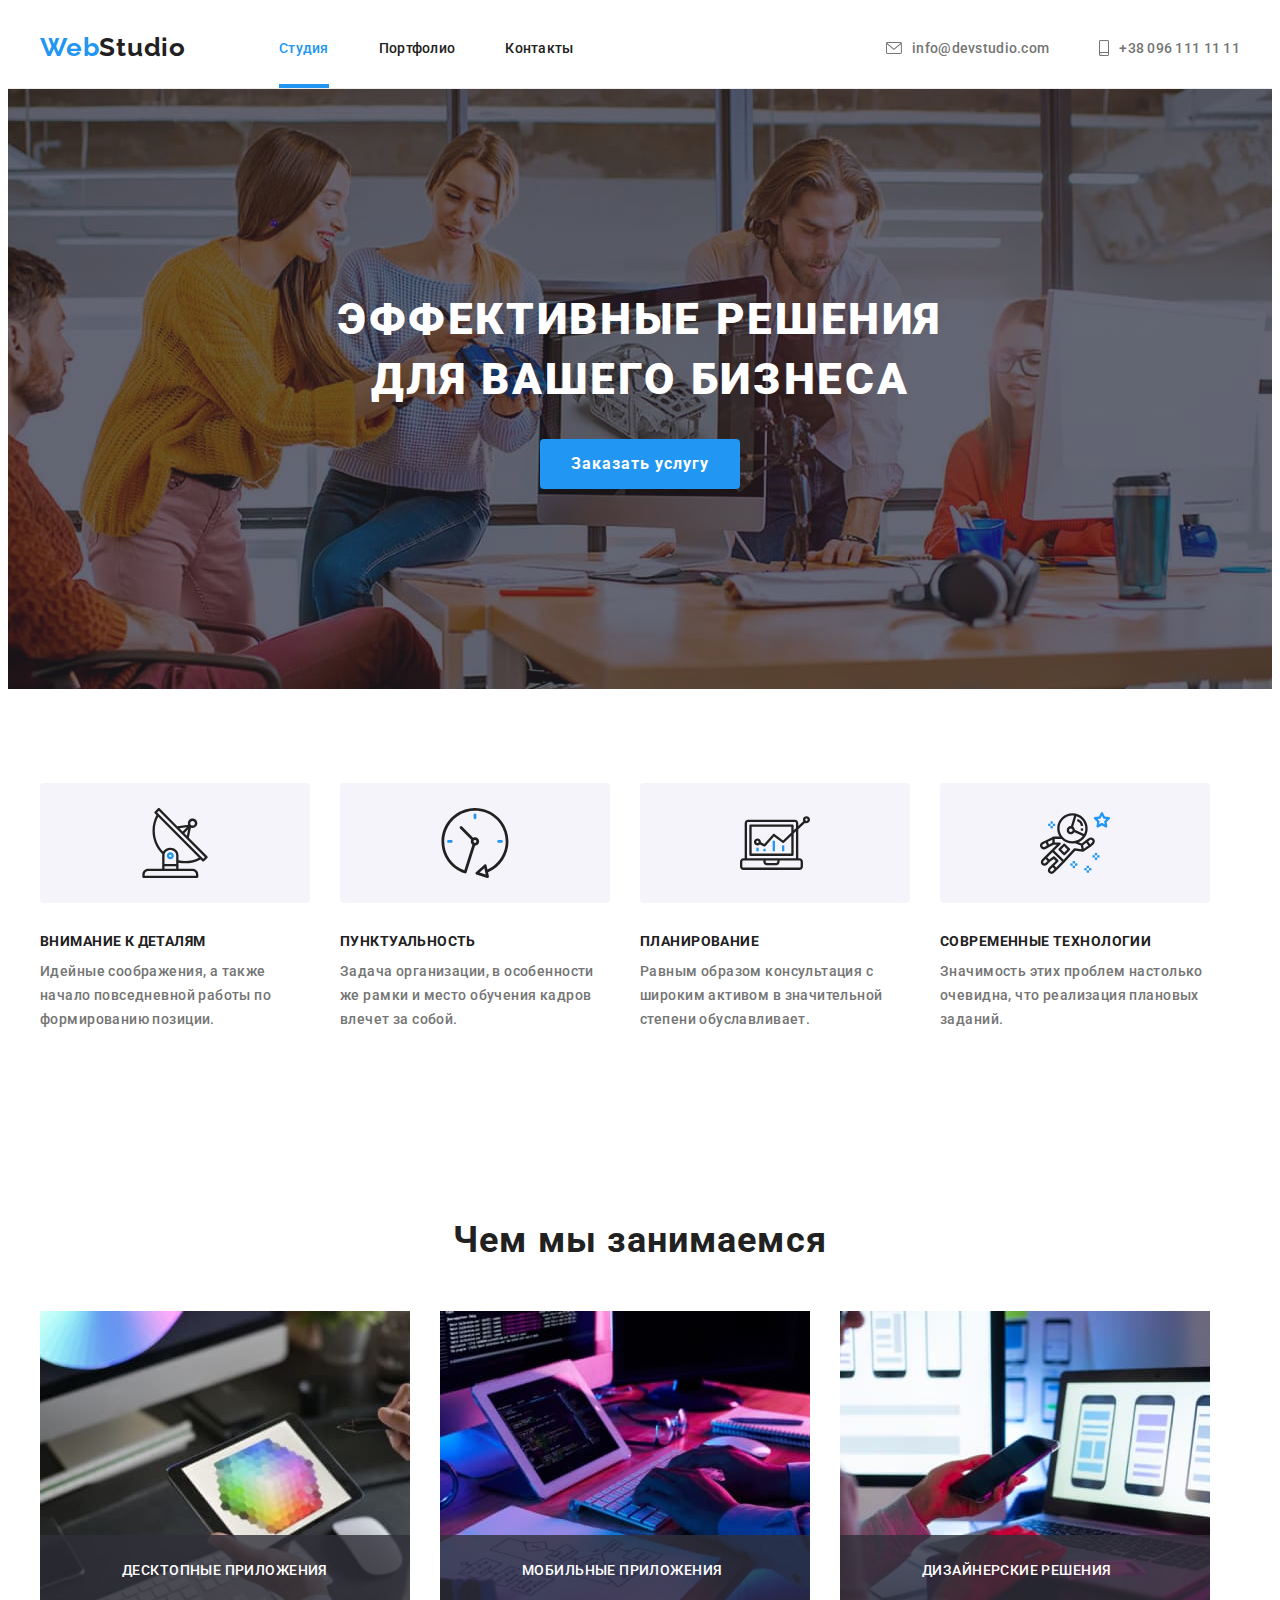
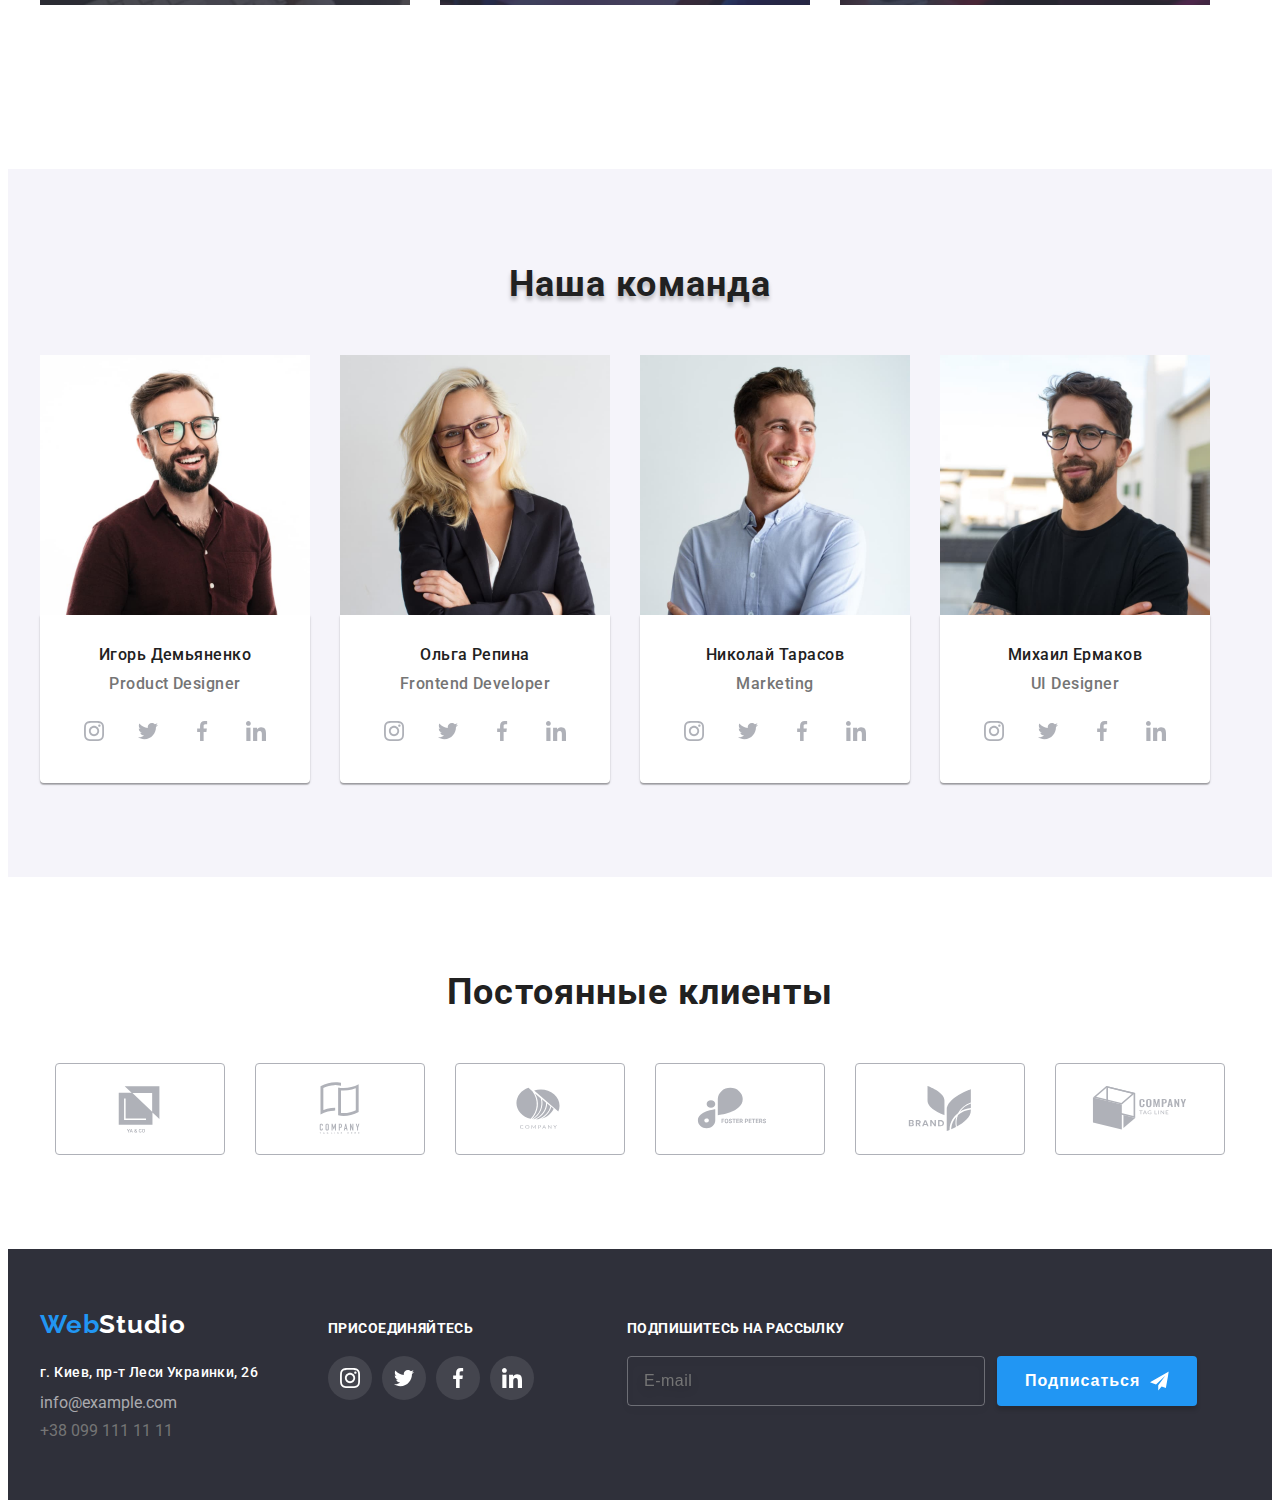
==== commit 2c9062c5: "bem" ====
--- a/index.html
+++ b/index.html
@@ -22,25 +22,25 @@
 <body>
     <!--шапка сайта-->
     <header class="header">
-        <div class="container header-container">
+        <div class="container header__container">
             <nav class="navigation">
                 <a class="header-logo" lang="en" href="./index.html">Web<span class="header-web-color">Studio</span></a>
-                <ul class="header-list list">
-                    <li class="header-item"><a href="./index.html" class="header-link current">Студия</a></li>
-                    <li class="header-item"><a href="./portfolio.html" class="header-link">Портфолио</a></li>
-                    <li class="header-item"><a href="./contacts.html" class="header-link">Контакты</a></li>
+                <ul class="nav-list list">
+                    <li class="nav-list__item"><a href="./index.html" class="contact-link current">Студия</a></li>
+                    <li class="nav-list__item"><a href="./portfolio.html" class="contact-link">Портфолио</a></li>
+                    <li class="nav-list__item"><a href="./contacts.html" class="contact-link">Контакты</a></li>
                 </ul>
             </nav>            
-                <ul class="header-list list">
-                    <li class="header-item">
-                        <a class="header-link-mail" href="mailto:info@devstudio.com">
+                <ul class="contact-list list">
+                    <li class="contact-list__item">
+                        <a class="contact-link-mail" href="mailto:info@devstudio.com">
                             <svg class="header-contact-icon" width="16" height="12">
                                 <use href="./images/icons.svg#icon-envelope"></use>
                             </svg>
                         info@devstudio.com</a>    
                     </li>
-                    <li class="header-item">
-                        <a class="header-link-tel" href="tel.:+380961111111">
+                    <li class="contact-list__item">
+                        <a class="contact-link-tel" href="tel.:+380961111111">
                             <svg class="header-contact-icon" width="10" height="16">
                                 <use href="./images/icons.svg#icon-smartphone"></use>
                             </svg>
@@ -420,7 +420,7 @@
                     <use href="./images/icons.svg#icon-close"></use>
                 </svg>              
             </button>
-            <p class="modal-title title"> Оставьте свои данные, мы вам перезвоним </p> 
+            <p class="modal-title"> Оставьте свои данные, мы вам перезвоним </p> 
             <form  class="modal-form">
                 <div class="modal-field">
                     <label for="user-name" class="modal-label">Имя</label> 
--- a/css/main.css
+++ b/css/main.css
@@ -67,7 +67,7 @@
   border: none;
 }
 
-.modal-check-text, .modal-check-text span, .modal-check-link, .modal-btn-submit, .header-container, .navigation, .header-link-mail, .header-link-tel, .features-icon, .team-socials-link, .clents-container, .clients-list, .clients-link, .portfilio-container, .footer-socials-list, .footer-socials-link, .spam-email-input {
+.modal-check-text, .modal-check-text span, .modal-check-link, .modal-btn-submit, .header__container, .navigation, .contact-link-mail, .contact-link-tel, .features-icon, .team-socials-link, .clents-container, .clients-list, .clients-link, .portfilio-container, .footer-socials-list, .footer-socials-link, .spam-email-input {
   display: flex;
   align-items: center;
 }
@@ -147,7 +147,8 @@
   color: var(--header-text-color);
   text-align: center;
   font-size: 20px;
-  line-height: 1.15;
+  font-weight: 700;
+  line-height: 23px;
   letter-spacing: 0.03em;
 }
 
@@ -175,7 +176,10 @@
   padding-left: 42px;
   width: 100%;
   height: 40px;
-  font-size: 14px;
+  font-size: 12px;
+  font-weight: 500;
+  line-height: 14px;
+  letter-spacing: 0.01em;
   border: 1px solid rgba(33, 33, 33, 0.2);
   box-sizing: border-box;
   border-radius: 4px;
@@ -189,9 +193,9 @@
 
 .modal-input::placeholder {
   font-style: normal;
-  font-weight: normal;
   font-size: 12px;
-  line-height: 1.16;
+  font-weight: 500;
+  line-height: 14px;
   letter-spacing: 0.01em;
 }
 
@@ -199,9 +203,9 @@
   display: flex;
   margin-bottom: 4px;
   color: var(--link-list-color);
-  font-weight: normal;
   font-size: 12px;
-  line-height: 1.16;
+  font-weight: 500;
+  line-height: 14px;
   letter-spacing: 0.01em;
 }
 
@@ -225,9 +229,9 @@
 
 .modal-comment::placeholder {
   color: rgba(117, 117, 117, 0.5);
-  font-weight: normal;
-  font-size: 14px;
-  line-height: 1.14;
+  font-size: 14px;
+  font-weight: 500;
+  line-height: 16px;
   letter-spacing: 0.01em;
 }
 
@@ -249,11 +253,11 @@
 }
 
 .modal-check-text {
-  font-weight: normal;
+  font-size: 14px;
+  font-weight: 500;
+  line-height: 24px;
+  letter-spacing: 0.03em;
   color: var(--link-list-color);
-  font-size: 14px;
-  line-height: 1.71;
-  letter-spacing: 0.03em;
 }
 
 .modal-check-text span {
@@ -283,9 +287,9 @@
   height: 50px;
   color: var(--accent-filters-color);
   background: var(--modal-btn-color);
-  font-weight: bold;
   font-size: 16px;
-  line-height: 1.87;
+  font-weight: 700;
+  line-height: 30px;
   letter-spacing: 0.06em;
   transition: box-shadow 250ms cubic-bezier(0.4, 0, 0.2, 1);
 }
@@ -319,9 +323,9 @@
   margin-right: 93px;
   color: var(--accent-color);
   font-family: Raleway;
-  font-weight: bold;
   font-size: 26px;
-  line-height: 1.19;
+  font-weight: 700;
+  line-height: 31px;
   letter-spacing: 0.03em;
 }
 
@@ -329,20 +333,33 @@
   color: var(--header-text-color);
 }
 
-.header-list {
+.nav-list {
   display: flex;
   margin-left: auto;
-  font-weight: 500;
-  font-size: 14px;
-  line-height: 1.14;
+  font-size: 14px;
+  font-weight: 500;
+  line-height: 16px;
   letter-spacing: 0.02em;
 }
 
-.header-item + .header-item {
+.nav-list__item + .nav-list__item {
   margin-left: 50px;
 }
 
-.header-link {
+.contact-list {
+  display: flex;
+  margin-left: auto;
+  font-size: 14px;
+  font-weight: 500;
+  line-height: 16px;
+  letter-spacing: 0.02em;
+}
+
+.contact-list__item + .contact-list__item {
+  margin-left: 50px;
+}
+
+.contact-link {
   display: flex;
   transition: color 250ms cubic-bezier(0.4, 0, 0.2, 1);
   padding-top: 32px;
@@ -350,29 +367,29 @@
   color: var(--header-text-color);
 }
 
-.header-link:hover, .header-link:focus {
-  color: var(--accent-color);
-}
-
-.header-link-mail {
+.contact-link:hover, .contact-link:focus {
+  color: var(--accent-color);
+}
+
+.contact-link-mail {
   transition: color 250ms cubic-bezier(0.4, 0, 0.2, 1);
   padding-top: 32px;
   padding-bottom: 32px;
   color: var(--link-list-color);
 }
 
-.header-link-mail:hover, .header-link-mail:focus {
-  color: var(--accent-color);
-}
-
-.header-link-tel {
+.contact-link-mail:hover, .contact-link-mail:focus {
+  color: var(--accent-color);
+}
+
+.contact-link-tel {
   transition: color 250ms cubic-bezier(0.4, 0, 0.2, 1);
   padding-top: 32px;
   padding-bottom: 32px;
   color: var(--link-list-color);
 }
 
-.header-link-tel:hover, .header-link-tel:focus {
+.contact-link-tel:hover, .contact-link-tel:focus {
   color: var(--accent-color);
 }
 
@@ -391,7 +408,7 @@
   bottom: 0;
 }
 
-.header-link.current[href="./portfolio.html"] {
+.contact-link.current[href="./portfolio.html"] {
   color: var(--accent-color);
 }
 
@@ -415,9 +432,9 @@
 .hero-title {
   margin-bottom: 30px;
   color: var(--accent-filters-color);
+  font-size: 44px;
   font-weight: 900;
-  font-size: 44px;
-  line-height: 1.36;
+  line-height: 60px;
   letter-spacing: 0.06em;
   text-transform: uppercase;
 }
@@ -427,12 +444,12 @@
   color: var(--accent-filters-color);
   background: var(--accent-color);
   font-family: inherit;
-  font-weight: bold;
   font-size: 16px;
-  line-height: 1.87;
+  font-weight: 700;
+  line-height: 30px;
+  letter-spacing: 0.06em;
   min-width: 200px;
   height: 50px;
-  letter-spacing: 0.06em;
 }
 
 .features-list {
@@ -465,9 +482,9 @@
 .features-title {
   margin-bottom: 10px;
   color: var(--header-text-color);
-  font-weight: bold;
-  font-size: 14px;
-  line-height: 1.14;
+  font-size: 14px;
+  font-weight: 700;
+  line-height: 16px;
   letter-spacing: 0.03em;
   text-transform: uppercase;
 }
@@ -476,9 +493,9 @@
   margin-top: 0;
   margin-bottom: 0;
   color: var(--link-list-color);
-  font-weight: normal;
-  font-size: 14px;
-  line-height: 1.71;
+  font-size: 14px;
+  font-weight: 500;
+  line-height: 24px;
   letter-spacing: 0.03em;
 }
 
@@ -510,11 +527,10 @@
   left: 0;
   padding: 27px 82px;
   color: var(--accent-filters-color);
-  font-style: normal;
-  font-weight: bold;
-  font-size: 14px;
-  line-height: 1.14;
   text-align: center;
+  font-size: 14px;
+  font-weight: 500;
+  line-height: 16px;
   letter-spacing: 0.03em;
   text-transform: uppercase;
 }
@@ -544,18 +560,18 @@
 .team-title {
   margin-bottom: 10px;
   color: var(--header-text-color);
-  font-weight: 500;
   font-size: 16px;
-  line-height: 1.18;
+  font-weight: 500;
+  line-height: 19px;
   letter-spacing: 0.03em;
 }
 
 .team-text {
   margin-bottom: 16px;
   color: var(--link-list-color);
-  font-weight: normal;
   font-size: 16px;
-  line-height: 1.18;
+  font-weight: 500;
+  line-height: 19px;
   letter-spacing: 0.03em;
 }
 
@@ -651,9 +667,9 @@
   background-color: var(--background-color-secondary);
   border-color: transparent;
   text-align: center;
-  font-weight: 500;
   font-size: 16px;
-  line-height: 1.62;
+  font-weight: 500;
+  line-height: 26px;
   letter-spacing: 0.03em;
 }
 
@@ -713,9 +729,9 @@
   color: var(--accent-filters-color);
   background-color: rgba(33, 150, 243, 0.9);
   font-style: normal;
-  font-weight: normal;
   font-size: 18px;
-  line-height: 1.55;
+  font-weight: 500;
+  line-height: 28px;
   letter-spacing: 0.03em;
 }
 
@@ -733,17 +749,17 @@
 .about-title {
   margin-bottom: 4px;
   color: var(--header-text-color);
-  font-weight: bold;
   font-size: 18px;
-  line-height: 2;
+  font-weight: 700;
+  line-height: 36px;
   letter-spacing: 0.06em;
 }
 
 .about-after-title {
   color: var(--link-list-color);
-  font-weight: normal;
   font-size: 16px;
-  line-height: 1.87;
+  font-weight: 500;
+  line-height: 30px;
   letter-spacing: 0.03em;
 }
 
@@ -763,10 +779,10 @@
   margin-bottom: 20px;
   color: var(--accent-color);
   font-family: Raleway;
-  font-weight: bold;
   font-size: 26px;
-  line-height: 1.19;
-  letter-spacing: 0.03;
+  font-weight: 700;
+  line-height: 31px;
+  letter-spacing: 0.03em;
 }
 
 .footer-web-color {
@@ -779,9 +795,9 @@
 
 .footer-address-list .footer-link-address {
   color: var(--accent-filters-color);
-  font-weight: normal;
-  font-size: 14px;
-  line-height: 2;
+  font-size: 14px;
+  font-weight: 500;
+  line-height: 24px;
   letter-spacing: 0.03em;
 }
 
@@ -791,9 +807,9 @@
 
 .footer-address-list .footer-link-address {
   color: var(--accent-filters-color);
-  font-weight: normal;
-  font-size: 14px;
-  line-height: 2;
+  font-size: 14px;
+  font-weight: 500;
+  line-height: 24px;
   letter-spacing: 0.03em;
 }
 
@@ -822,9 +838,9 @@
 .footer-socials-title {
   margin-bottom: 20px;
   color: var(--accent-filters-color);
-  font-weight: bold;
-  font-size: 14px;
-  line-height: 1.14;
+  font-size: 14px;
+  font-weight: 700;
+  line-height: 16px;
   letter-spacing: 0.03em;
   text-transform: uppercase;
 }
@@ -861,9 +877,9 @@
   display: flex;
   margin-bottom: 20px;
   color: var(--accent-filters-color);
-  font-weight: bold;
-  font-size: 14px;
-  line-height: 1.14;
+  font-size: 14px;
+  font-weight: 700;
+  line-height: 16px;
   letter-spacing: 0.03em;
   text-transform: uppercase;
 }
@@ -883,9 +899,9 @@
   box-sizing: border-box;
   filter: drop-shadow(0px 4px 4px rgba(0, 0, 0, 0.15));
   border-radius: 4px;
-  font-weight: normal;
   font-size: 16px;
-  line-height: 1.25;
+  font-weight: 500;
+  line-height: 20px;
   letter-spacing: 0.03em;
 }
 
@@ -900,9 +916,9 @@
   color: var(--accent-filters-color);
   background: var(--accent-color);
   text-decoration: none;
-  font-weight: bold;
   font-size: 16px;
-  line-height: 1.87;
+  font-weight: 700;
+  line-height: 30px;
   letter-spacing: 0.06em;
   box-shadow: 0px 4px 4px rgba(0, 0, 0, 0.15);
 }
--- a/css/main.min.css
+++ b/css/main.min.css
@@ -1,2 +1,2 @@
-.visually-hidden{position:absolute;white-space:nowrap;width:1px;height:1px;overflow:hidden;border:0;padding:0;clip:rect(0 0 0 0);clip-path:inset(50%);margin:-1px}:root{--header-text-color: #212121;--link-list-color: #757575;--address-list-color: rgba(255, 255, 255, 0.6);--accent-color: #2196f3;--accent-filters-color: #ffffff;--background-color: #2f303a;--background-color-secondary: #f5f4fa;--border-color: #eeeeee;--socials-icon-color: #afb1b8;--footer-icon-color: rgba(255, 255, 255, 0.1);--modal-btn-color: #188CE8}body{font-family:"Roboto", sans-serif;color:var(--header-text-color)}.list{padding:0;margin:0;list-style:none}a{text-decoration:none}p,h1,h2,h3,h4,h5,h6{margin:0}ul{margin:0;padding:0}img{display:block;max-width:100%}button{cursor:pointer;border-radius:4px;padding:0;border:none}.modal-check-text,.modal-check-text span,.modal-check-link,.modal-btn-submit,.header-container,.navigation,.header-link-mail,.header-link-tel,.features-icon,.team-socials-link,.clents-container,.clients-list,.clients-link,.portfilio-container,.footer-socials-list,.footer-socials-link,.spam-email-input{display:flex;align-items:center}.container{width:1200px;padding-left:15px;padding-right:15px;margin-left:auto;margin-right:auto}.title{margin-bottom:50px;color:var(--header-text-color);text-align:center;font-size:36px;font-weight:700;line-height:42px;letter-spacing:.03em}.section{padding-top:94px;padding-bottom:94px}.backdrop{width:100vw;height:100vh;background-color:rgba(0,0,0,0.2);position:fixed;top:0;opacity:1;transition:opacity 250ms cubic-bezier(0.4, 0, 0.2, 1),visibility 250ms cubic-bezier(0.4, 0, 0.2, 1)}.modal{position:absolute;top:50%;left:50%;transform:translate(-50%, -50%) scale(1);transition:transform 250ms cubic-bezier(0.4, 0, 0.2, 1);width:528px;min-height:581px;padding:40px;background-color:var(--accent-filters-color);box-shadow:0px 1px 3px rgba(0,0,0,0.12),0px 1px 1px rgba(0,0,0,0.14),0px 2px 1px rgba(0,0,0,0.2);border-radius:4px}.modal-close-btn{position:absolute;top:8px;right:8px;width:30px;height:30px;background:var(--accent-filters-color);border:1px solid rgba(0,0,0,0.1);border-radius:50%}.modal-close-icon{width:11px;height:11px;fill:#000000;transition:fill 250ms cubic-bezier(0.4, 0, 0.2, 1)}.modal-close-btn:hover .modal-close-icon,.modal-close-btn:focus .modal-close-icon{fill:var(--accent-color)}.modal-title{margin-bottom:30px;color:var(--header-text-color);text-align:center;font-size:20px;line-height:1.15;letter-spacing:0.03em}.modal-input-wrap{position:relative}.modal-field{margin-bottom:10px}.modal-icon{position:absolute;left:12px;top:50%;transform:translateY(-50%);transition:fill 250ms cubic-bezier(0.4, 0, 0.2, 1)}.modal-input:focus+.modal-icon{fill:var(--accent-color)}.modal-input{padding-left:42px;width:100%;height:40px;font-size:14px;border:1px solid rgba(33,33,33,0.2);box-sizing:border-box;border-radius:4px;outline:none;transition:border-color 250ms cubic-bezier(0.4, 0, 0.2, 1)}.modal-input:focus{border-color:var(--accent-color)}.modal-input::placeholder{font-style:normal;font-weight:normal;font-size:12px;line-height:1.16;letter-spacing:0.01em}.modal-label{display:flex;margin-bottom:4px;color:var(--link-list-color);font-weight:normal;font-size:12px;line-height:1.16;letter-spacing:0.01em}.modal-comment{display:flex;padding-top:12px;padding-left:16px;width:100%;height:120px;resize:none;outline:none;border:1px solid rgba(33,33,33,0.2);box-sizing:border-box;border-radius:4px;transition:border-color 250ms cubic-bezier(0.4, 0, 0.2, 1)}.modal-comment:focus{border-color:var(--accent-color)}.modal-comment::placeholder{color:rgba(117,117,117,0.5);font-weight:normal;font-size:14px;line-height:1.14;letter-spacing:0.01em}.modal-check{transition:border-color 250ms cubic-bezier(0.4, 0, 0.2, 1)}.modal-check:checked+.modal-check-text>span{background-color:var(--accent-color);border:none}.modal-check:checked+.modal-check-text svg{fill:var(--accent-filters-color)}.modal-check:focus+.modal-check-text>span{border-color:var(--accent-color)}.modal-check-text{font-weight:normal;color:var(--link-list-color);font-size:14px;line-height:1.71;letter-spacing:0.03em}.modal-check-text span{justify-content:center;margin-right:8px;width:16px;height:15px;border:2px solid var(--header-text-color);border-radius:2px}.modal-check-link{padding:5px;color:var(--accent-color);text-decoration:underline}.modal-check-icon{fill:transparent}.modal-btn{text-align:center;margin-left:auto;margin-right:auto;min-width:200px;height:50px;color:var(--accent-filters-color);background:var(--modal-btn-color);font-weight:bold;font-size:16px;line-height:1.87;letter-spacing:0.06em;transition:box-shadow 250ms cubic-bezier(0.4, 0, 0.2, 1)}.modal-btn:hover,.modal-btn:focus{box-shadow:0px 4px 4px rgba(0,0,0,0.15)}.modal-btn-submit{text-align:center}.backdrop.is-hidden{opacity:0;pointer-events:none;visibility:hidden}.backdrop.is-hidden .modal{transform:translate(-50%, -50%) scale(0.5)}.header{border-bottom:1px solid #ececec}.header-logo{display:inline-block;padding-top:24px;padding-bottom:25px;margin-right:93px;color:var(--accent-color);font-family:Raleway;font-weight:bold;font-size:26px;line-height:1.19;letter-spacing:0.03em}.header-web-color{color:var(--header-text-color)}.header-list{display:flex;margin-left:auto;font-weight:500;font-size:14px;line-height:1.14;letter-spacing:0.02em}.header-item+.header-item{margin-left:50px}.header-link{display:flex;transition:color 250ms cubic-bezier(0.4, 0, 0.2, 1);padding-top:32px;padding-bottom:32px;color:var(--header-text-color)}.header-link:hover,.header-link:focus{color:var(--accent-color)}.header-link-mail{transition:color 250ms cubic-bezier(0.4, 0, 0.2, 1);padding-top:32px;padding-bottom:32px;color:var(--link-list-color)}.header-link-mail:hover,.header-link-mail:focus{color:var(--accent-color)}.header-link-tel{transition:color 250ms cubic-bezier(0.4, 0, 0.2, 1);padding-top:32px;padding-bottom:32px;color:var(--link-list-color)}.header-link-tel:hover,.header-link-tel:focus{color:var(--accent-color)}.current{color:var(--accent-color);position:relative}.current::after{content:'';width:100%;height:4px;position:absolute;background-color:var(--accent-color);left:0;bottom:0}.header-link.current[href="./portfolio.html"]{color:var(--accent-color)}.header-contact-icon{margin-right:10px;vertical-align:middle;fill:currentColor}.hero{text-align:center;padding-top:200px;padding-bottom:200px;background-color:var(--background-color);background-image:linear-gradient(rgba(47,48,58,0.4), rgba(47,48,58,0.4)),url(../images/hero-bg.jpg);background-repeat:no-repeat;background-position:center;background-size:cover}.hero-title{margin-bottom:30px;color:var(--accent-filters-color);font-weight:900;font-size:44px;line-height:1.36;letter-spacing:0.06em;text-transform:uppercase}.hero-btn{display:inline-block;color:var(--accent-filters-color);background:var(--accent-color);font-family:inherit;font-weight:bold;font-size:16px;line-height:1.87;min-width:200px;height:50px;letter-spacing:0.06em}.features-list{display:flex;flex-wrap:wrap}.features-item{width:270px}.features-item:not(:last-child){margin-right:30px}.features-icon{justify-content:center;width:270px;height:120px;margin-bottom:30px;background-color:var(--background-color-secondary);border-radius:4px}.features-icon-bg{width:70px;height:70px}.features-title{margin-bottom:10px;color:var(--header-text-color);font-weight:bold;font-size:14px;line-height:1.14;letter-spacing:0.03em;text-transform:uppercase}.features-text{margin-top:0;margin-bottom:0;color:var(--link-list-color);font-weight:normal;font-size:14px;line-height:1.71;letter-spacing:0.03em}.employment-list{display:flex;flex-wrap:wrap}.employment-item{margin-top:0;margin-right:30px}.employment-item:nth-child(3n){margin-right:0}.employment-overlay{position:relative;background-color:rgba(47,48,58,0.8);transform:translateY(-100%);width:370px;height:70px}.employment-overlay-text{position:absolute;bottom:0;left:0;padding:27px 82px;color:var(--accent-filters-color);font-style:normal;font-weight:bold;font-size:14px;line-height:1.14;text-align:center;letter-spacing:0.03em;text-transform:uppercase}.team{background-color:var(--background-color-secondary)}.team-list{display:flex;flex-wrap:wrap}.team-item{width:100% -90px/4;margin-right:30px}.team-item:nth-child(4n){margin-right:0}.team-pre-title{text-shadow:0px 4px 4px rgba(0,0,0,0.25)}.team-title{margin-bottom:10px;color:var(--header-text-color);font-weight:500;font-size:16px;line-height:1.18;letter-spacing:0.03em}.team-text{margin-bottom:16px;color:var(--link-list-color);font-weight:normal;font-size:16px;line-height:1.18;letter-spacing:0.03em}.team-item-content{padding-top:30px;padding-bottom:30px;text-align:center;background-color:var(--accent-filters-color);box-shadow:0px 1px 3px rgba(0,0,0,0.12),0px 1px 1px rgba(0,0,0,0.14),0px 2px 1px rgba(0,0,0,0.2);border-radius:0px 0px 4px 4px}.team-socials-list{display:flex;justify-content:center}.team-socials-item+.team-socials-item{margin-left:10px}.team-socials-link{justify-content:center;transition:color 250ms cubic-bezier(0.4, 0, 0.2, 1),background-color 250ms cubic-bezier(0.4, 0, 0.2, 1);width:44px;height:44px;background-color:var(--accent-filters-color);border-radius:50%;color:var(--socials-icon-color)}.team-socials-link:hover,.team-socials-link:focus{background-color:var(--accent-color);color:var(--accent-filters-color)}.team-socials-icon{width:20px;height:20px;fill:currentColor}.clients-list{justify-content:center}.clients-item{width:170px;height:92px}.clients-item+.clients-item{margin-left:30px}.clients-link{justify-content:center;transition:color 250ms cubic-bezier(0.4, 0, 0.2, 1),border-color 250ms cubic-bezier(0.4, 0, 0.2, 1);width:100%;height:100%;color:var(--socials-icon-color);box-sizing:border-box;border:1px solid var(--socials-icon-color);border-radius:4px}.clients-link:hover,.clients-link:focus{border-color:var(--accent-color);color:var(--accent-color)}.clients-icon{width:106px;height:60px;fill:currentColor}.portfolio-list{display:flex;justify-content:center;margin-top:0;margin-bottom:34px}.portfolio-item+.portfolio-item{margin-left:8px}.portfolio-btn{transition:color 250ms cubic-bezier(0.4, 0, 0.2, 1),background-color 250ms cubic-bezier(0.4, 0, 0.2, 1),box-shadow 250ms cubic-bezier(0.4, 0, 0.2, 1);padding:6px 22px;color:var(--header-text-color);background-color:var(--background-color-secondary);border-color:transparent;text-align:center;font-weight:500;font-size:16px;line-height:1.62;letter-spacing:0.03em}.portfolio-btn:hover,.portfolio-btn:focus{color:var(--accent-filters-color);background:var(--accent-color);box-shadow:0px 3px 1px rgba(0,0,0,0.1),0px 1px 2px rgba(0,0,0,0.08),0px 2px 2px rgba(0,0,0,0.12)}.projects-list{display:flex;flex-wrap:wrap}.projects-item{width:100% -60px/3;margin-right:30px;margin-bottom:30px}.projects-item:nth-child(3n){margin-right:0}.projects-item:nth-last-child(-n+3){margin-bottom:0}.projects-link{display:block;transition:box-shadow 250ms cubic-bezier(0.4, 0, 0.2, 1)}.projects-link:hover,.projects-link:focus{box-shadow:0px 1px 1px rgba(0,0,0,0.12),0px 4px 4px rgba(0,0,0,0.06),1px 4px 6px rgba(0,0,0,0.16)}.projects-link:hover .projects-overlay-text,.projects-link:focus .projects-overlay-text{transform:translateY(0)}.projects-ovelay{position:relative;overflow:hidden;background:rgba(33,150,243,0.9)}.projects-overlay-text{position:absolute;transform:translateY(100%);transition:transform 250ms cubic-bezier(0.4, 0, 0.2, 1);top:0;left:0;padding:64px 24px;width:100%;color:var(--accent-filters-color);background-color:rgba(33,150,243,0.9);font-style:normal;font-weight:normal;font-size:18px;line-height:1.55;letter-spacing:0.03em}.borders{box-sizing:border-box;padding-right:24px;padding-left:24px;padding-top:20px;padding-bottom:20px;background:var(--accent-filters-color);border:1px solid var(--border-color);border-top:none}.about-title{margin-bottom:4px;color:var(--header-text-color);font-weight:bold;font-size:18px;line-height:2;letter-spacing:0.06em}.about-after-title{color:var(--link-list-color);font-weight:normal;font-size:16px;line-height:1.87;letter-spacing:0.03em}.footer{padding-top:60px;padding-bottom:60px;background-color:var(--background-color)}.footer-container{display:flex;align-items:baseline}.footer-logo{display:inline-block;margin-bottom:20px;color:var(--accent-color);font-family:Raleway;font-weight:bold;font-size:26px;line-height:1.19;letter-spacing:0.03}.footer-web-color{color:var(--accent-filters-color)}.footer-address-list{font-style:normal}.footer-address-list .footer-link-address{color:var(--accent-filters-color);font-weight:normal;font-size:14px;line-height:2;letter-spacing:0.03em}.footer-address-item:not(:last-child){margin-bottom:9px}.footer-address-list .footer-link-address{color:var(--accent-filters-color);font-weight:normal;font-size:14px;line-height:2;letter-spacing:0.03em}.footer-link-tel{transition:color 250ms cubic-bezier(0.4, 0, 0.2, 1);color:var(--link-list-color)}.footer-link-tel:hover,.footer-link-tel:focus{color:var(--accent-color)}.footer-link-mail{transition:color 250ms cubic-bezier(0.4, 0, 0.2, 1);color:var(--address-list-color)}.footer-link-mail:hover,.footer-link-mail:focus{color:var(--accent-color)}.footer-socials{margin-left:70px}.footer-socials-title{margin-bottom:20px;color:var(--accent-filters-color);font-weight:bold;font-size:14px;line-height:1.14;letter-spacing:0.03em;text-transform:uppercase}.footer-socials-link{justify-content:center;transition:background-color 250ms cubic-bezier(0.4, 0, 0.2, 1);width:44px;height:44px;border-radius:50%;background-color:var(--footer-icon-color);color:var(--accent-filters-color)}.footer-socials-link:hover,.footer-socials-link:focus{background-color:var(--accent-color)}.footer-socials-item+.footer-socials-item{margin-left:10px}.footer-socials-icon{width:20px;height:20px;fill:currentColor}.footer-spam{margin-left:93px}.footer-spam-title{display:flex;margin-bottom:20px;color:var(--accent-filters-color);font-weight:bold;font-size:14px;line-height:1.14;letter-spacing:0.03em;text-transform:uppercase}.footer-form{display:flex}.spam-email-input{padding-left:16px;width:358px;height:50px;color:rgba(255,255,255,0.6);background-color:transparent;border:none;border:1px solid rgba(255,255,255,0.3);box-sizing:border-box;filter:drop-shadow(0px 4px 4px rgba(0,0,0,0.15));border-radius:4px;font-weight:normal;font-size:16px;line-height:1.25;letter-spacing:0.03em}.spam-btn{display:inline-flex;text-align:center;align-items:center;margin-left:12px;padding:13px 28px;width:200px;height:50px;color:var(--accent-filters-color);background:var(--accent-color);text-decoration:none;font-weight:bold;font-size:16px;line-height:1.87;letter-spacing:0.06em;box-shadow:0px 4px 4px rgba(0,0,0,0.15)}.spam-icon{margin-left:10px;color:var(--accent-filters-color)}
+.visually-hidden{position:absolute;white-space:nowrap;width:1px;height:1px;overflow:hidden;border:0;padding:0;clip:rect(0 0 0 0);clip-path:inset(50%);margin:-1px}:root{--header-text-color: #212121;--link-list-color: #757575;--address-list-color: rgba(255, 255, 255, 0.6);--accent-color: #2196f3;--accent-filters-color: #ffffff;--background-color: #2f303a;--background-color-secondary: #f5f4fa;--border-color: #eeeeee;--socials-icon-color: #afb1b8;--footer-icon-color: rgba(255, 255, 255, 0.1);--modal-btn-color: #188CE8}body{font-family:"Roboto", sans-serif;color:var(--header-text-color)}.list{padding:0;margin:0;list-style:none}a{text-decoration:none}p,h1,h2,h3,h4,h5,h6{margin:0}ul{margin:0;padding:0}img{display:block;max-width:100%}button{cursor:pointer;border-radius:4px;padding:0;border:none}.modal-check-text,.modal-check-text span,.modal-check-link,.modal-btn-submit,.header__container,.navigation,.contact-link-mail,.contact-link-tel,.features-icon,.team-socials-link,.clents-container,.clients-list,.clients-link,.portfilio-container,.footer-socials-list,.footer-socials-link,.spam-email-input{display:flex;align-items:center}.container{width:1200px;padding-left:15px;padding-right:15px;margin-left:auto;margin-right:auto}.title{margin-bottom:50px;color:var(--header-text-color);text-align:center;font-size:36px;font-weight:700;line-height:42px;letter-spacing:.03em}.section{padding-top:94px;padding-bottom:94px}.backdrop{width:100vw;height:100vh;background-color:rgba(0,0,0,0.2);position:fixed;top:0;opacity:1;transition:opacity 250ms cubic-bezier(0.4, 0, 0.2, 1),visibility 250ms cubic-bezier(0.4, 0, 0.2, 1)}.modal{position:absolute;top:50%;left:50%;transform:translate(-50%, -50%) scale(1);transition:transform 250ms cubic-bezier(0.4, 0, 0.2, 1);width:528px;min-height:581px;padding:40px;background-color:var(--accent-filters-color);box-shadow:0px 1px 3px rgba(0,0,0,0.12),0px 1px 1px rgba(0,0,0,0.14),0px 2px 1px rgba(0,0,0,0.2);border-radius:4px}.modal-close-btn{position:absolute;top:8px;right:8px;width:30px;height:30px;background:var(--accent-filters-color);border:1px solid rgba(0,0,0,0.1);border-radius:50%}.modal-close-icon{width:11px;height:11px;fill:#000000;transition:fill 250ms cubic-bezier(0.4, 0, 0.2, 1)}.modal-close-btn:hover .modal-close-icon,.modal-close-btn:focus .modal-close-icon{fill:var(--accent-color)}.modal-title{margin-bottom:30px;color:var(--header-text-color);text-align:center;font-size:20px;font-weight:700;line-height:23px;letter-spacing:.03em}.modal-input-wrap{position:relative}.modal-field{margin-bottom:10px}.modal-icon{position:absolute;left:12px;top:50%;transform:translateY(-50%);transition:fill 250ms cubic-bezier(0.4, 0, 0.2, 1)}.modal-input:focus+.modal-icon{fill:var(--accent-color)}.modal-input{padding-left:42px;width:100%;height:40px;font-size:12px;font-weight:500;line-height:14px;letter-spacing:.01em;border:1px solid rgba(33,33,33,0.2);box-sizing:border-box;border-radius:4px;outline:none;transition:border-color 250ms cubic-bezier(0.4, 0, 0.2, 1)}.modal-input:focus{border-color:var(--accent-color)}.modal-input::placeholder{font-style:normal;font-size:12px;font-weight:500;line-height:14px;letter-spacing:.01em}.modal-label{display:flex;margin-bottom:4px;color:var(--link-list-color);font-size:12px;font-weight:500;line-height:14px;letter-spacing:.01em}.modal-comment{display:flex;padding-top:12px;padding-left:16px;width:100%;height:120px;resize:none;outline:none;border:1px solid rgba(33,33,33,0.2);box-sizing:border-box;border-radius:4px;transition:border-color 250ms cubic-bezier(0.4, 0, 0.2, 1)}.modal-comment:focus{border-color:var(--accent-color)}.modal-comment::placeholder{color:rgba(117,117,117,0.5);font-size:14px;font-weight:500;line-height:16px;letter-spacing:.01em}.modal-check{transition:border-color 250ms cubic-bezier(0.4, 0, 0.2, 1)}.modal-check:checked+.modal-check-text>span{background-color:var(--accent-color);border:none}.modal-check:checked+.modal-check-text svg{fill:var(--accent-filters-color)}.modal-check:focus+.modal-check-text>span{border-color:var(--accent-color)}.modal-check-text{font-size:14px;font-weight:500;line-height:24px;letter-spacing:.03em;color:var(--link-list-color)}.modal-check-text span{justify-content:center;margin-right:8px;width:16px;height:15px;border:2px solid var(--header-text-color);border-radius:2px}.modal-check-link{padding:5px;color:var(--accent-color);text-decoration:underline}.modal-check-icon{fill:transparent}.modal-btn{text-align:center;margin-left:auto;margin-right:auto;min-width:200px;height:50px;color:var(--accent-filters-color);background:var(--modal-btn-color);font-size:16px;font-weight:700;line-height:30px;letter-spacing:.06em;transition:box-shadow 250ms cubic-bezier(0.4, 0, 0.2, 1)}.modal-btn:hover,.modal-btn:focus{box-shadow:0px 4px 4px rgba(0,0,0,0.15)}.modal-btn-submit{text-align:center}.backdrop.is-hidden{opacity:0;pointer-events:none;visibility:hidden}.backdrop.is-hidden .modal{transform:translate(-50%, -50%) scale(0.5)}.header{border-bottom:1px solid #ececec}.header-logo{display:inline-block;padding-top:24px;padding-bottom:25px;margin-right:93px;color:var(--accent-color);font-family:Raleway;font-size:26px;font-weight:700;line-height:31px;letter-spacing:.03em}.header-web-color{color:var(--header-text-color)}.nav-list{display:flex;margin-left:auto;font-size:14px;font-weight:500;line-height:16px;letter-spacing:.02em}.nav-list__item+.nav-list__item{margin-left:50px}.contact-list{display:flex;margin-left:auto;font-size:14px;font-weight:500;line-height:16px;letter-spacing:.02em}.contact-list__item+.contact-list__item{margin-left:50px}.contact-link{display:flex;transition:color 250ms cubic-bezier(0.4, 0, 0.2, 1);padding-top:32px;padding-bottom:32px;color:var(--header-text-color)}.contact-link:hover,.contact-link:focus{color:var(--accent-color)}.contact-link-mail{transition:color 250ms cubic-bezier(0.4, 0, 0.2, 1);padding-top:32px;padding-bottom:32px;color:var(--link-list-color)}.contact-link-mail:hover,.contact-link-mail:focus{color:var(--accent-color)}.contact-link-tel{transition:color 250ms cubic-bezier(0.4, 0, 0.2, 1);padding-top:32px;padding-bottom:32px;color:var(--link-list-color)}.contact-link-tel:hover,.contact-link-tel:focus{color:var(--accent-color)}.current{color:var(--accent-color);position:relative}.current::after{content:'';width:100%;height:4px;position:absolute;background-color:var(--accent-color);left:0;bottom:0}.contact-link.current[href="./portfolio.html"]{color:var(--accent-color)}.header-contact-icon{margin-right:10px;vertical-align:middle;fill:currentColor}.hero{text-align:center;padding-top:200px;padding-bottom:200px;background-color:var(--background-color);background-image:linear-gradient(rgba(47,48,58,0.4), rgba(47,48,58,0.4)),url(../images/hero-bg.jpg);background-repeat:no-repeat;background-position:center;background-size:cover}.hero-title{margin-bottom:30px;color:var(--accent-filters-color);font-size:44px;font-weight:900;line-height:60px;letter-spacing:.06em;text-transform:uppercase}.hero-btn{display:inline-block;color:var(--accent-filters-color);background:var(--accent-color);font-family:inherit;font-size:16px;font-weight:700;line-height:30px;letter-spacing:.06em;min-width:200px;height:50px}.features-list{display:flex;flex-wrap:wrap}.features-item{width:270px}.features-item:not(:last-child){margin-right:30px}.features-icon{justify-content:center;width:270px;height:120px;margin-bottom:30px;background-color:var(--background-color-secondary);border-radius:4px}.features-icon-bg{width:70px;height:70px}.features-title{margin-bottom:10px;color:var(--header-text-color);font-size:14px;font-weight:700;line-height:16px;letter-spacing:.03em;text-transform:uppercase}.features-text{margin-top:0;margin-bottom:0;color:var(--link-list-color);font-size:14px;font-weight:500;line-height:24px;letter-spacing:.03em}.employment-list{display:flex;flex-wrap:wrap}.employment-item{margin-top:0;margin-right:30px}.employment-item:nth-child(3n){margin-right:0}.employment-overlay{position:relative;background-color:rgba(47,48,58,0.8);transform:translateY(-100%);width:370px;height:70px}.employment-overlay-text{position:absolute;bottom:0;left:0;padding:27px 82px;color:var(--accent-filters-color);text-align:center;font-size:14px;font-weight:500;line-height:16px;letter-spacing:.03em;text-transform:uppercase}.team{background-color:var(--background-color-secondary)}.team-list{display:flex;flex-wrap:wrap}.team-item{width:100% -90px/4;margin-right:30px}.team-item:nth-child(4n){margin-right:0}.team-pre-title{text-shadow:0px 4px 4px rgba(0,0,0,0.25)}.team-title{margin-bottom:10px;color:var(--header-text-color);font-size:16px;font-weight:500;line-height:19px;letter-spacing:.03em}.team-text{margin-bottom:16px;color:var(--link-list-color);font-size:16px;font-weight:500;line-height:19px;letter-spacing:.03em}.team-item-content{padding-top:30px;padding-bottom:30px;text-align:center;background-color:var(--accent-filters-color);box-shadow:0px 1px 3px rgba(0,0,0,0.12),0px 1px 1px rgba(0,0,0,0.14),0px 2px 1px rgba(0,0,0,0.2);border-radius:0px 0px 4px 4px}.team-socials-list{display:flex;justify-content:center}.team-socials-item+.team-socials-item{margin-left:10px}.team-socials-link{justify-content:center;transition:color 250ms cubic-bezier(0.4, 0, 0.2, 1),background-color 250ms cubic-bezier(0.4, 0, 0.2, 1);width:44px;height:44px;background-color:var(--accent-filters-color);border-radius:50%;color:var(--socials-icon-color)}.team-socials-link:hover,.team-socials-link:focus{background-color:var(--accent-color);color:var(--accent-filters-color)}.team-socials-icon{width:20px;height:20px;fill:currentColor}.clients-list{justify-content:center}.clients-item{width:170px;height:92px}.clients-item+.clients-item{margin-left:30px}.clients-link{justify-content:center;transition:color 250ms cubic-bezier(0.4, 0, 0.2, 1),border-color 250ms cubic-bezier(0.4, 0, 0.2, 1);width:100%;height:100%;color:var(--socials-icon-color);box-sizing:border-box;border:1px solid var(--socials-icon-color);border-radius:4px}.clients-link:hover,.clients-link:focus{border-color:var(--accent-color);color:var(--accent-color)}.clients-icon{width:106px;height:60px;fill:currentColor}.portfolio-list{display:flex;justify-content:center;margin-top:0;margin-bottom:34px}.portfolio-item+.portfolio-item{margin-left:8px}.portfolio-btn{transition:color 250ms cubic-bezier(0.4, 0, 0.2, 1),background-color 250ms cubic-bezier(0.4, 0, 0.2, 1),box-shadow 250ms cubic-bezier(0.4, 0, 0.2, 1);padding:6px 22px;color:var(--header-text-color);background-color:var(--background-color-secondary);border-color:transparent;text-align:center;font-size:16px;font-weight:500;line-height:26px;letter-spacing:.03em}.portfolio-btn:hover,.portfolio-btn:focus{color:var(--accent-filters-color);background:var(--accent-color);box-shadow:0px 3px 1px rgba(0,0,0,0.1),0px 1px 2px rgba(0,0,0,0.08),0px 2px 2px rgba(0,0,0,0.12)}.projects-list{display:flex;flex-wrap:wrap}.projects-item{width:100% -60px/3;margin-right:30px;margin-bottom:30px}.projects-item:nth-child(3n){margin-right:0}.projects-item:nth-last-child(-n+3){margin-bottom:0}.projects-link{display:block;transition:box-shadow 250ms cubic-bezier(0.4, 0, 0.2, 1)}.projects-link:hover,.projects-link:focus{box-shadow:0px 1px 1px rgba(0,0,0,0.12),0px 4px 4px rgba(0,0,0,0.06),1px 4px 6px rgba(0,0,0,0.16)}.projects-link:hover .projects-overlay-text,.projects-link:focus .projects-overlay-text{transform:translateY(0)}.projects-ovelay{position:relative;overflow:hidden;background:rgba(33,150,243,0.9)}.projects-overlay-text{position:absolute;transform:translateY(100%);transition:transform 250ms cubic-bezier(0.4, 0, 0.2, 1);top:0;left:0;padding:64px 24px;width:100%;color:var(--accent-filters-color);background-color:rgba(33,150,243,0.9);font-style:normal;font-size:18px;font-weight:500;line-height:28px;letter-spacing:.03em}.borders{box-sizing:border-box;padding-right:24px;padding-left:24px;padding-top:20px;padding-bottom:20px;background:var(--accent-filters-color);border:1px solid var(--border-color);border-top:none}.about-title{margin-bottom:4px;color:var(--header-text-color);font-size:18px;font-weight:700;line-height:36px;letter-spacing:.06em}.about-after-title{color:var(--link-list-color);font-size:16px;font-weight:500;line-height:30px;letter-spacing:.03em}.footer{padding-top:60px;padding-bottom:60px;background-color:var(--background-color)}.footer-container{display:flex;align-items:baseline}.footer-logo{display:inline-block;margin-bottom:20px;color:var(--accent-color);font-family:Raleway;font-size:26px;font-weight:700;line-height:31px;letter-spacing:.03em}.footer-web-color{color:var(--accent-filters-color)}.footer-address-list{font-style:normal}.footer-address-list .footer-link-address{color:var(--accent-filters-color);font-size:14px;font-weight:500;line-height:24px;letter-spacing:.03em}.footer-address-item:not(:last-child){margin-bottom:9px}.footer-address-list .footer-link-address{color:var(--accent-filters-color);font-size:14px;font-weight:500;line-height:24px;letter-spacing:.03em}.footer-link-tel{transition:color 250ms cubic-bezier(0.4, 0, 0.2, 1);color:var(--link-list-color)}.footer-link-tel:hover,.footer-link-tel:focus{color:var(--accent-color)}.footer-link-mail{transition:color 250ms cubic-bezier(0.4, 0, 0.2, 1);color:var(--address-list-color)}.footer-link-mail:hover,.footer-link-mail:focus{color:var(--accent-color)}.footer-socials{margin-left:70px}.footer-socials-title{margin-bottom:20px;color:var(--accent-filters-color);font-size:14px;font-weight:700;line-height:16px;letter-spacing:.03em;text-transform:uppercase}.footer-socials-link{justify-content:center;transition:background-color 250ms cubic-bezier(0.4, 0, 0.2, 1);width:44px;height:44px;border-radius:50%;background-color:var(--footer-icon-color);color:var(--accent-filters-color)}.footer-socials-link:hover,.footer-socials-link:focus{background-color:var(--accent-color)}.footer-socials-item+.footer-socials-item{margin-left:10px}.footer-socials-icon{width:20px;height:20px;fill:currentColor}.footer-spam{margin-left:93px}.footer-spam-title{display:flex;margin-bottom:20px;color:var(--accent-filters-color);font-size:14px;font-weight:700;line-height:16px;letter-spacing:.03em;text-transform:uppercase}.footer-form{display:flex}.spam-email-input{padding-left:16px;width:358px;height:50px;color:rgba(255,255,255,0.6);background-color:transparent;border:none;border:1px solid rgba(255,255,255,0.3);box-sizing:border-box;filter:drop-shadow(0px 4px 4px rgba(0,0,0,0.15));border-radius:4px;font-size:16px;font-weight:500;line-height:20px;letter-spacing:.03em}.spam-btn{display:inline-flex;text-align:center;align-items:center;margin-left:12px;padding:13px 28px;width:200px;height:50px;color:var(--accent-filters-color);background:var(--accent-color);text-decoration:none;font-size:16px;font-weight:700;line-height:30px;letter-spacing:.06em;box-shadow:0px 4px 4px rgba(0,0,0,0.15)}.spam-icon{margin-left:10px;color:var(--accent-filters-color)}
 /*# sourceMappingURL=main.min.css.map */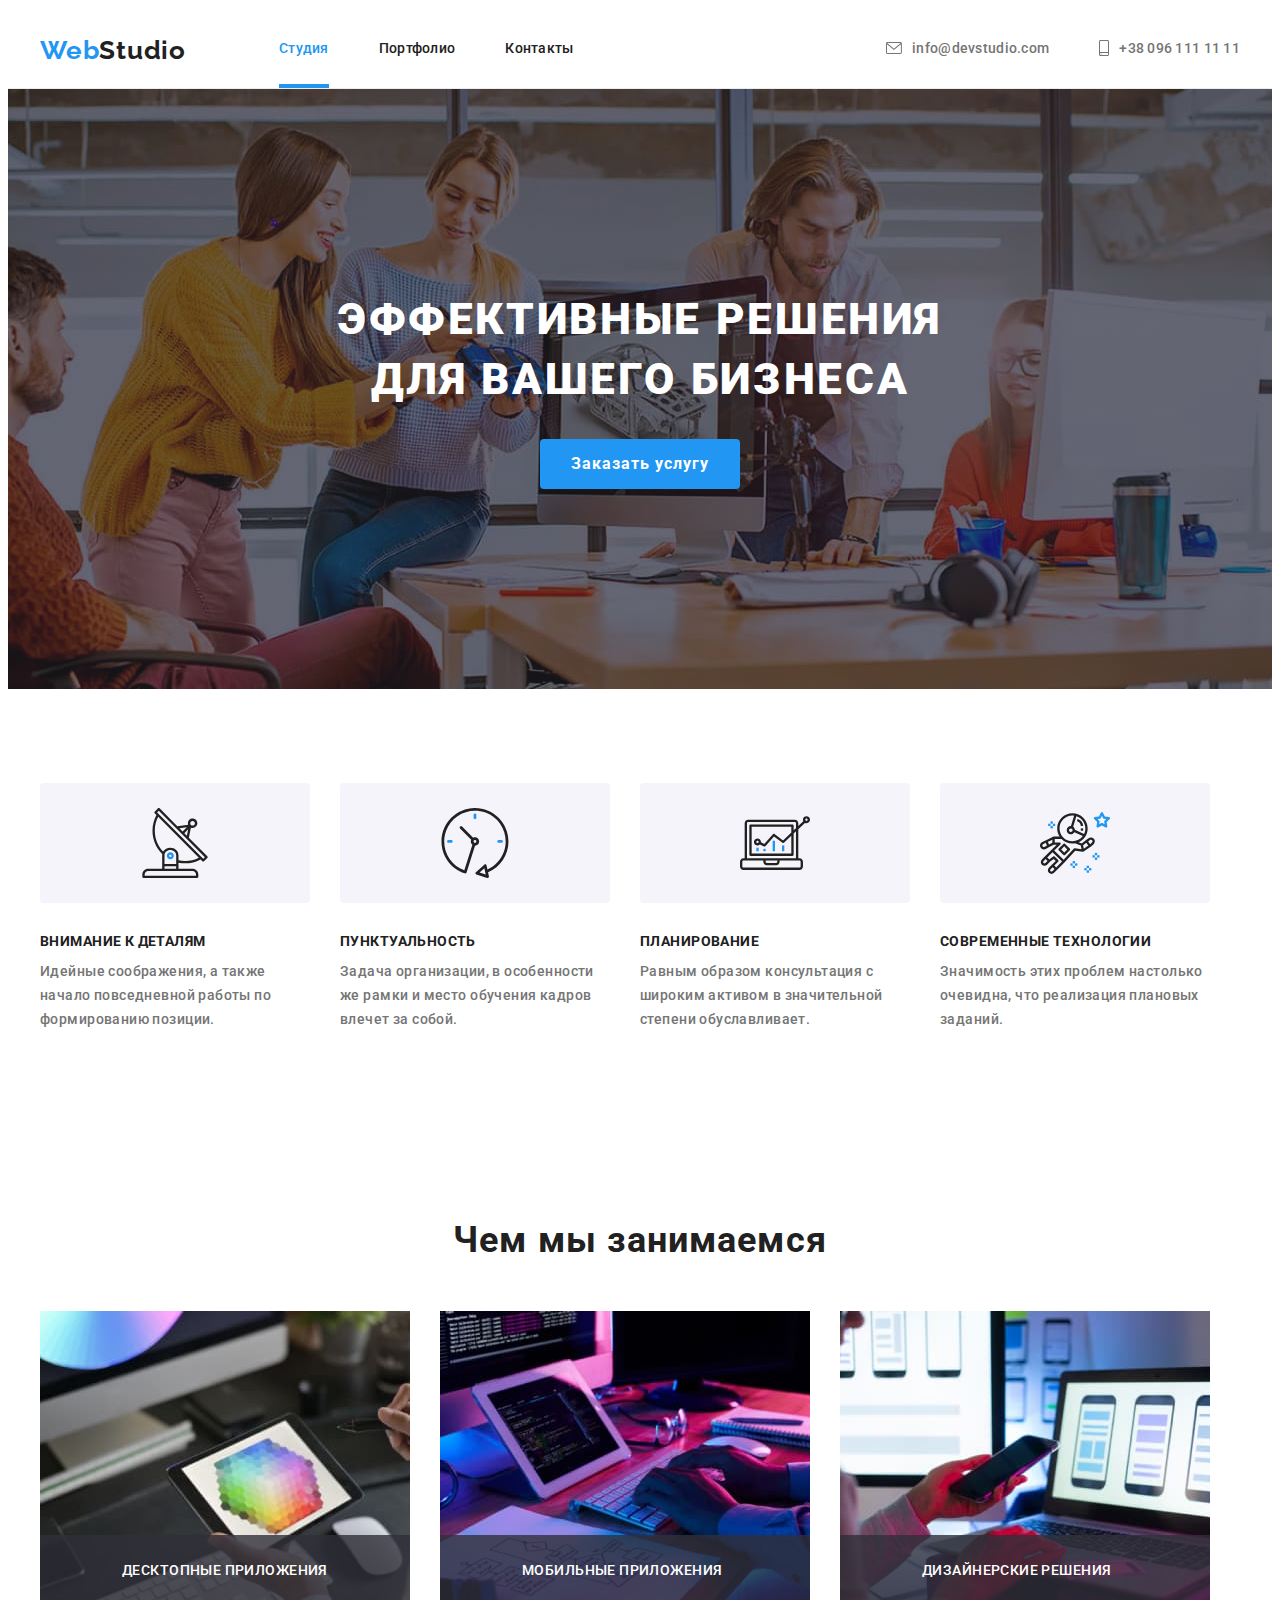
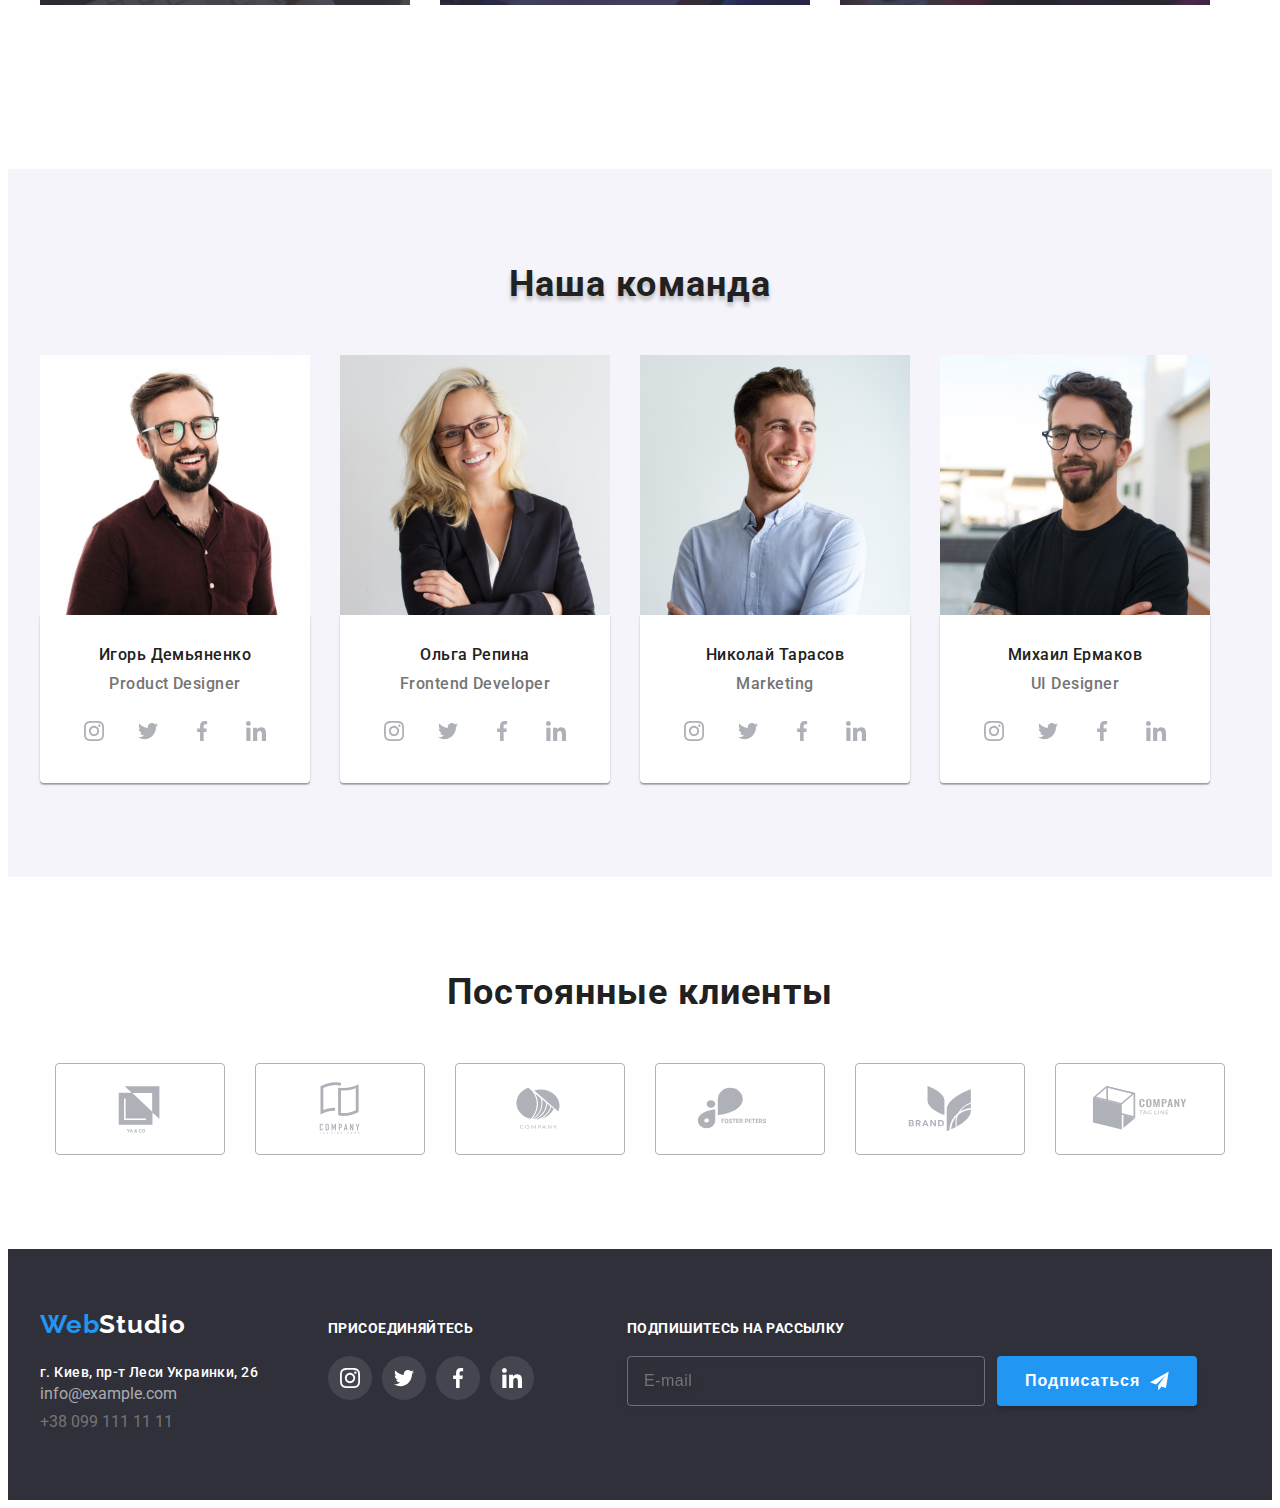
==== commit d246b15d: "BEM" ====
--- a/index.html
+++ b/index.html
@@ -24,11 +24,11 @@
     <header class="header">
         <div class="container header__container">
             <nav class="navigation">
-                <a class="header-logo" lang="en" href="./index.html">Web<span class="header-web-color">Studio</span></a>
+                <a class="logo header__logo" lang="en" href="./index.html">Web<span class="header-web-color">Studio</span></a>
                 <ul class="nav-list list">
-                    <li class="nav-list__item"><a href="./index.html" class="contact-link current">Студия</a></li>
-                    <li class="nav-list__item"><a href="./portfolio.html" class="contact-link">Портфолио</a></li>
-                    <li class="nav-list__item"><a href="./contacts.html" class="contact-link">Контакты</a></li>
+                    <li class="nav-list__item"><a href="./index.html" class="nav-link current">Студия</a></li>
+                    <li class="nav-list__item"><a href="./portfolio.html" class="nav-link">Портфолио</a></li>
+                    <li class="nav-list__item"><a href="./contacts.html" class="nav-link">Контакты</a></li>
                 </ul>
             </nav>            
                 <ul class="contact-list list">
@@ -52,7 +52,7 @@
     <!--hero-->
         <main>
             <section class="hero section">
-                <div class="container hero-container">
+                <div class="container hero_container">
                     <h1 class="hero-title">Эффективные решения<br />
                         для вашего бизнеса</h1>
                     <button type="button" class="hero-btn" data-modal-open>Заказать услугу</button>
@@ -60,12 +60,12 @@
             </section>
             <!--особенности-->
             <section class="features section">
-                <div class="container features-container">
+                <div class="container features__container">
                     <h2 class="visually-hidden">Фильтры</h2>
                     <ul class="features-list list">
-                        <li class="features-item">
+                        <li class="features__item">
                             <div class="features-icon">
-                                <svg class="features-icon-bg">
+                                <svg class="features-icon__bg">
                                     <use href="./images/icons.svg#icon-antenna"></use>
                                 </svg>
                             </div>
@@ -73,9 +73,9 @@
                             <p class="features-text">Идейные соображения, а также начало повседневной работы по формированию
                                 позиции.</p>
                         </li>
-                        <li class="features-item">
+                        <li class="features__item">
                             <div class="features-icon">
-                                <svg class="features-icon-bg">
+                                <svg class="features-icon__bg">
                                     <use href="./images/icons.svg#icon-clock"></use>
                                 </svg>
                             </div>
@@ -84,9 +84,9 @@
                                 влечет
                                 за собой.</p>
                         </li>
-                        <li class="features-item">
+                        <li class="features__item">
                             <div class="features-icon">
-                                <svg class="features-icon-bg">
+                                <svg class="features-icon__bg">
                                     <use href="./images/icons.svg#icon-diagram"></use>
                                 </svg>
                             </div>
@@ -94,9 +94,9 @@
                             <p class="features-text">Равным образом консультация с широким активом в значительной степени
                                 обуславливает.</p>
                         </li>
-                        <li class="features-item">
+                        <li class="features__item">
                             <div class="features-icon">
-                                <svg class="features-icon-bg">
+                                <svg class="features-icon__bg">
                                     <use href="./images/icons.svg#icon-astronaut"></use>
                                 </svg>
                             </div>
@@ -109,25 +109,25 @@
             </section>
             <!--чем мы занимаемся-->
             <section class="employment section">
-                <div class="container employment-container">
+                <div class="container employment__container">
                     <h2 class="employment-title title">Чем мы занимаемся</h2>
                     <ul class="employment-list list">
-                        <li class="employment-item">                            
+                        <li class="employment__item">                            
                             <img src="./images/whatarewedoing(1).jpg" alt="работа с цветом" width="370" height="294" />                            
-                                <div class="employment-overlay">
-                                    <p class="employment-overlay-text">десктопные приложения</p>
+                                <div class="employment__overlay">
+                                    <p class="employment-overlay__text">десктопные приложения</p>
                                 </div>    
                         </li>
-                        <li class="employment-item">
+                        <li class="employment__item">
                             <img src="./images/whatarewedoing(2).jpg" alt="программирование" width="370" height="294" />
-                                <div class="employment-overlay">
-                                    <p class="employment-overlay-text">мобильные приложения</p>
+                                <div class="employment__overlay">
+                                    <p class="employment-overlay__text">мобильные приложения</p>
                                 </div>    
                         </li>
-                        <li class="employment-item">
+                        <li class="employment__item">
                             <img src="./images/whatarewedoing(3).jpg" alt="мобильная версия" width="370" height="294" />
-                                <div class="employment-overlay">
-                                    <p class="employment-overlay-text">дизайнерские решения</p>
+                                <div class="employment__overlay">
+                                    <p class="employment-overlay__text">дизайнерские решения</p>
                                 </div>
                         </li>
                     </ul>
@@ -135,39 +135,39 @@
             </section>
             <!--наша команда-->
             <section class="team section">
-                <div class="container team-container">
+                <div class="container team__container">
                     <h2 class="team-pre-title title">Наша команда</h2>
                     <ul class="team-list list">
-                        <li class="team-item">
+                        <li class="team__item">
                             <img src="./images/ourteam(4).jpg" alt="продукт-дизайнер" width="270" height="260" />
                             <div class="team-item-content">
-                                <h3 class="team-title">Игорь Демьяненко</h3>
-                                <p class="team-text" lang="en">Product Designer</p>
+                                <h3 class="team__title">Игорь Демьяненко</h3>
+                                <p class="team__text" lang="en">Product Designer</p>
                                 <ul class="team-socials-list list">
-                                    <li class="team-socials-item">
-                                        <a href="" class="team-socials-link">
-                                            <svg class="team-socials-icon">
+                                    <li class="team-socials__item">
+                                        <a href="" class="team-socials__link">
+                                            <svg class="team-socials__icon">
                                                 <use href="./images/icons.svg#icon-instagram"></use>
                                             </svg>
                                         </a>
                                     </li> 
-                                    <li class="team-socials-item">
-                                        <a href="" class="team-socials-link">
-                                            <svg class="team-socials-icon">
+                                    <li class="team-socials__item">
+                                        <a href="" class="team-socials__link">
+                                            <svg class="team-socials__icon">
                                                 <use href="./images/icons.svg#icon-twitter"></use>
                                             </svg>
                                         </a>
                                     </li>    
-                                    <li class="team-socials-item">
-                                        <a href="" class="team-socials-link">
-                                            <svg class="team-socials-icon">
+                                    <li class="team-socials__item">
+                                        <a href="" class="team-socials__link">
+                                            <svg class="team-socials__icon">
                                                 <use href="./images/icons.svg#icon-facebook"></use>
                                             </svg>
                                         </a>
                                     </li>    
-                                    <li class="team-socials-item">
-                                        <a href="" class="team-socials-link">
-                                            <svg class="team-socials-icon">
+                                    <li class="team-socials__item">
+                                        <a href="" class="team-socials__link">
+                                            <svg class="team-socials__icon">
                                                 <use href="./images/icons.svg#icon-linkedin"></use>
                                             </svg>
                                         </a>
@@ -175,36 +175,36 @@
                                 </ul>
                             </div>
                         </li>
-                        <li class="team-item">
+                        <li class="team__item">
                             <img src="./images/ourteam(3).jpg" alt="фронтэнд разработчик" width="270" height="260" />
                             <div class="team-item-content">
-                                <h3 class="team-title">Ольга Репина</h3>
-                                <p class="team-text" lang="en">Frontend Developer</p>
+                                <h3 class="team__title">Ольга Репина</h3>
+                                <p class="team__text" lang="en">Frontend Developer</p>
                                 <ul class="team-socials-list list">
-                                    <li class="team-socials-item">
-                                        <a href="" class="team-socials-link">
-                                            <svg class="team-socials-icon">
+                                    <li class="team-socials__item">
+                                        <a href="" class="team-socials__link">
+                                            <svg class="team-socials__icon">
                                                 <use href="./images/icons.svg#icon-instagram"></use>
                                             </svg>
                                         </a>
                                     </li> 
-                                    <li class="team-socials-item">
-                                        <a href="" class="team-socials-link">
-                                            <svg class="team-socials-icon">
+                                    <li class="team-socials__item">
+                                        <a href="" class="team-socials__link">
+                                            <svg class="team-socials__icon">
                                                 <use href="./images/icons.svg#icon-twitter"></use>
                                             </svg>
                                         </a>
                                     </li>    
-                                    <li class="team-socials-item">
-                                        <a href="" class="team-socials-link">
-                                            <svg class="team-socials-icon">
+                                    <li class="team-socials__item">
+                                        <a href="" class="team-socials__link">
+                                            <svg class="team-socials__icon">
                                                 <use href="./images/icons.svg#icon-facebook"></use>
                                             </svg>
                                         </a>
                                     </li>    
-                                    <li class="team-socials-item">
-                                        <a href="" class="team-socials-link">
-                                            <svg class="team-socials-icon">
+                                    <li class="team-socials__item">
+                                        <a href="" class="team-socials__link">
+                                            <svg class="team-socials__icon">
                                                 <use href="./images/icons.svg#icon-linkedin"></use>
                                             </svg>
                                         </a>
@@ -212,36 +212,36 @@
                                 </ul>
                             </div>
                         </li>
-                        <li class="team-item">
+                        <li class="team__item">
                             <img src="./images/ourteam(2).jpg" alt="маркетинг" width="270" height="260" />
                             <div class="team-item-content">
-                                <h3 class="team-title">Николай Тарасов</h3>
-                                <p class="team-text" lang="en">Marketing</p>
+                                <h3 class="team__title">Николай Тарасов</h3>
+                                <p class="team__text" lang="en">Marketing</p>
                                 <ul class="team-socials-list list">
-                                    <li class="team-socials-item">
-                                        <a href="" class="team-socials-link">
-                                            <svg class="team-socials-icon">
+                                    <li class="team-socials__item">
+                                        <a href="" class="team-socials__link">
+                                            <svg class="team-socials__icon">
                                                 <use href="./images/icons.svg#icon-instagram"></use>
                                             </svg>
                                         </a>
                                     </li> 
-                                    <li class="team-socials-item">
-                                        <a href="" class="team-socials-link">
-                                            <svg class="team-socials-icon">
+                                    <li class="team-socials__item">
+                                        <a href="" class="team-socials__link">
+                                            <svg class="team-socials__icon">
                                                 <use href="./images/icons.svg#icon-twitter"></use>
                                             </svg>
                                         </a>
                                     </li>    
-                                    <li class="team-socials-item">
-                                        <a href="" class="team-socials-link">
-                                            <svg class="team-socials-icon">
+                                    <li class="team-socials__item">
+                                        <a href="" class="team-socials__link">
+                                            <svg class="team-socials__icon">
                                                 <use href="./images/icons.svg#icon-facebook"></use>
                                             </svg>
                                         </a>
                                     </li>    
-                                    <li class="team-socials-item">
-                                        <a href="" class="team-socials-link">
-                                            <svg class="team-socials-icon">
+                                    <li class="team-socials__item">
+                                        <a href="" class="team-socials__link">
+                                            <svg class="team-socials__icon">
                                                 <use href="./images/icons.svg#icon-linkedin"></use>
                                             </svg>
                                         </a>
@@ -249,36 +249,36 @@
                                 </ul>
                             </div>
                         </li>
-                        <li class="team-item">
+                        <li class="team__item">
                             <img src="./images/ourteam(1).jpg" alt="UI дизайнер" width="270" height="260" />
                             <div class="team-item-content">
-                                <h3 class="team-title">Михаил Ермаков</h3>
-                                <p class="team-text" lang="en">UI Designer</p>
+                                <h3 class="team__title">Михаил Ермаков</h3>
+                                <p class="team__text" lang="en">UI Designer</p>
                                 <ul class="team-socials-list list">
-                                    <li class="team-socials-item">
-                                        <a href="" class="team-socials-link">
-                                            <svg class="team-socials-icon">
+                                    <li class="team-socials__item">
+                                        <a href="" class="team-socials__link">
+                                            <svg class="team-socials__icon">
                                                 <use href="./images/icons.svg#icon-instagram"></use>
                                             </svg>
                                         </a>
                                     </li>
-                                    <li class="team-socials-item">
-                                        <a href="" class="team-socials-link">
-                                            <svg class="team-socials-icon">
+                                    <li class="team-socials__item">
+                                        <a href="" class="team-socials__link">
+                                            <svg class="team-socials__icon">
                                                 <use href="./images/icons.svg#icon-twitter"></use>
                                             </svg>
                                         </a>
                                     </li>
-                                    <li class="team-socials-item">
-                                        <a href="" class="team-socials-link">
-                                            <svg class="team-socials-icon">
+                                    <li class="team-socials__item">
+                                        <a href="" class="team-socials__link">
+                                            <svg class="team-socials__icon">
                                                 <use href="./images/icons.svg#icon-facebook"></use>
                                             </svg>
                                         </a>
                                     </li>
-                                    <li class="team-socials-item">
-                                        <a href="" class="team-socials-link">
-                                            <svg class="team-socials-icon">
+                                    <li class="team-socials__item">
+                                        <a href="" class="team-socials__link">
+                                            <svg class="team-socials__icon">
                                                 <use href="./images/icons.svg#icon-linkedin"></use>
                                             </svg>
                                         </a>
@@ -291,47 +291,47 @@
             </section>
             <!--постоянные клиенты-->
             <section class="clients section">
-                <div class="container clients-container">
+                <div class="container clients__container">
                     <h1 class="clients-title title">Постоянные клиенты</h1>
                     <ul class="clients-list list">
-                        <li class="clients-item">
-                            <a href="" class="clients-link">
-                                <svg class="clients-icon">
+                        <li class="clients__item">
+                            <a href="" class="clients__link">
+                                <svg class="clients__icon">
                                     <use href="./images/icons.svg#icon-Logo"></use>
                                 </svg>
                             </a>
                         </li>
-                        <li class="clients-item">
-                            <a href="" class="clients-link">
-                                <svg class="clients-icon">
+                        <li class="clients__item">
+                            <a href="" class="clients__link">
+                                <svg class="clients__icon">
                                     <use href="./images/icons.svg#icon-Logo-1"></use>
                                 </svg>
                             </a>
                         </li>
-                        <li class="clients-item">
-                            <a href="" class="clients-link">
-                                <svg class="clients-icon">
+                        <li class="clients__item">
+                            <a href="" class="clients__link">
+                                <svg class="clients__icon">
                                     <use href="./images/icons.svg#icon-Logo-2"></use>
                                 </svg>
                             </a>
                         </li>
-                        <li class="clients-item">
-                            <a href="" class="clients-link">
-                                <svg class="clients-icon">
+                        <li class="clients__item">
+                            <a href="" class="clients__link">
+                                <svg class="clients__icon">
                                     <use href="./images/icons.svg#icon-Logo-3"></use>
                                 </svg>
                             </a>
                         </li>
-                        <li class="clients-item">
-                            <a href="" class="clients-link">
-                                <svg class="clients-icon">
+                        <li class="clients__item">
+                            <a href="" class="clients__link">
+                                <svg class="clients__icon">
                                     <use href="./images/icons.svg#icon-Logo-4"></use>
                                 </svg>
                             </a>
                         </li>
-                        <li class="clients-item">
-                            <a href="" class="clients-link">
-                                <svg class="clients-icon">
+                        <li class="clients__item">
+                            <a href="" class="clients__link">
+                                <svg class="clients__icon">
                                     <use href="./images/icons.svg#icon-Logo-5"></use>
                                 </svg>
                             </a>
@@ -342,59 +342,59 @@
         </main>
         <!--подвал-->
         <footer class="footer">
-            <div class="container footer-container"> 
-                <div>               
-                    <a class="footer-logo" lang="en" href="./index.html">Web<span class="footer-web-color">Studio</span></a>
+            <div class="container footer__container">
+                <div>
+                    <a class="logo" lang="en" href="./index.html">Web<span class="footer-web-color">Studio</span></a>
                         <address>
                             <ul class="footer-address-list list">
-                                <li class="footer-address-item">
-                                    <a class="footer-link-address" href="https://goo.gl/maps/YACws96Guh4bxc956" target="_blank"
+                                <li class="footer-address__item">
+                                    <a class="footer-address__link" href="https://goo.gl/maps/YACws96Guh4bxc956" target="_blank"
                                         rel="noopener">г. Киев, пр-т Леси Украинки, 26</a>
                                 </li>
-                                <li class="footer-address-item">
-                                    <a class="footer-link-mail" href="mailto:info@devstudio.com">info@example.com</a>
+                                <li class="footer-address__item">
+                                    <a class="footer-mail__link" href="mailto:info@devstudio.com">info@example.com</a>
                                 </li>
-                                <li class="footer-address-item">
-                                    <a class="footer-link-tel" href="tel.:+380961111111">+38 099 111 11 11</a>
+                                <li class="footer-address__item">
+                                    <a class="footer-tel__link" href="tel.:+380961111111">+38 099 111 11 11</a>
                                 </li>
                             </ul>
                         </address>
-                </div>                
+                </div>
                 <div class="footer-socials">
-                    <p class="footer-socials-title">присоединяйтесь</p>
+                    <p class="footer-socials__title">присоединяйтесь</p>
                         <ul class="footer-socials-list list">
-                            <li class="footer-socials-item">
-                                <a href="" class="footer-socials-link">
-                                    <svg class="footer-socials-icon">
+                            <li class="footer-socials__item">
+                                <a href="" class="footer-socials__link">
+                                    <svg class="footer-socials__icon">
                                         <use href="./images/icons.svg#icon-instagram"></use>
                                     </svg>
                                 </a>
                             </li>
-                            <li class="footer-socials-item">
-                                <a href="" class="footer-socials-link">
-                                    <svg class="footer-socials-icon">
+                            <li class="footer-socials__item">
+                                <a href="" class="footer-socials__link">
+                                    <svg class="footer-socials__icon">
                                         <use href="./images/icons.svg#icon-twitter"></use>
                                     </svg>
                                 </a>
                             </li>
-                            <li class="footer-socials-item">
-                                <a href="" class="footer-socials-link">
-                                    <svg class="footer-socials-icon">
+                            <li class="footer-socials__item">
+                                <a href="" class="footer-socials__link">
+                                    <svg class="footer-socials__icon">
                                         <use href="./images/icons.svg#icon-facebook"></use>
                                     </svg>
                                 </a>
                             </li>
-                            <li class="footer-socials-item">
-                                <a href="" class="footer-socials-link">
-                                    <svg class="footer-socials-icon">
+                            <li class="footer-socials__item">
+                                <a href="" class="footer-socials__link">
+                                    <svg class="footer-socials__icon">
                                         <use href="./images/icons.svg#icon-linkedin"></use>
                                     </svg>
                                 </a>
                             </li>
                         </ul> 
-                </div>  
+                </div>
                 <div class="footer-spam">                   
-                    <p class="footer-spam-title title">подпишитесь на рассылку</p>                        
+                    <p class="footer-spam__title title">подпишитесь на рассылку</p>                        
                     <form class="footer-form">
                                                       
                            <input
@@ -402,14 +402,14 @@
                                 name="spam-email"
                                 placeholder="E-mail"
                                 id="e-mail"
-                                class="spam-email-input"
+                                class="footer-spam-email__input"
                             />                                                                                                                                                    
-                            <button type="submit" class="spam-btn">Подписаться
-                                <svg class="spam-icon" width="24" height="24">
+                            <button type="submit" class="footer-spam__btn">Подписаться
+                                <svg class="footer-spam__icon" width="24" height="24">
                                     <use href="./images/icons.svg#icon-send"></use>
                                 </svg>
                             </button>                                 
-                    </form>                   
+                    </form>                       
             </div>
     </footer>
     <!--модальное окно-->    
@@ -490,7 +490,7 @@
                 </label>    
                 </div>
                 <div class="modal-btn-submit">
-                <button type="submit" class="modal-btn">Отправить</button>
+                    <button type="submit" class="modal-btn">Отправить</button>
                 </div>
             </form>
             </div>            
--- a/css/main.css
+++ b/css/main.css
@@ -67,7 +67,7 @@
   border: none;
 }
 
-.modal-check-text, .modal-check-text span, .modal-check-link, .modal-btn-submit, .header__container, .navigation, .contact-link-mail, .contact-link-tel, .features-icon, .team-socials-link, .clents-container, .clients-list, .clients-link, .portfilio-container, .footer-socials-list, .footer-socials-link, .spam-email-input {
+.modal-check-text, .modal-check-text span, .modal-check-link, .modal-btn-submit, .header__container, .navigation, .contact-link-mail, .contact-link-tel, .features-icon, .team-socials__link, .clents__container, .clients-list, .clients__link, .portfilio__container, .footer-socials-list, .footer-socials__link, .footer-spam-email__input {
   display: flex;
   align-items: center;
 }
@@ -316,10 +316,9 @@
   border-bottom: 1px solid #ececec;
 }
 
-.header-logo {
+.header__logo {
   display: inline-block;
   padding-top: 24px;
-  padding-bottom: 25px;
   margin-right: 93px;
   color: var(--accent-color);
   font-family: Raleway;
@@ -346,20 +345,7 @@
   margin-left: 50px;
 }
 
-.contact-list {
-  display: flex;
-  margin-left: auto;
-  font-size: 14px;
-  font-weight: 500;
-  line-height: 16px;
-  letter-spacing: 0.02em;
-}
-
-.contact-list__item + .contact-list__item {
-  margin-left: 50px;
-}
-
-.contact-link {
+.nav-link {
   display: flex;
   transition: color 250ms cubic-bezier(0.4, 0, 0.2, 1);
   padding-top: 32px;
@@ -367,8 +353,21 @@
   color: var(--header-text-color);
 }
 
-.contact-link:hover, .contact-link:focus {
-  color: var(--accent-color);
+.nav-link:hover, .nav-link:focus {
+  color: var(--accent-color);
+}
+
+.contact-list {
+  display: flex;
+  margin-left: auto;
+  font-size: 14px;
+  font-weight: 500;
+  line-height: 16px;
+  letter-spacing: 0.02em;
+}
+
+.contact-list__item + .contact-list__item {
+  margin-left: 50px;
 }
 
 .contact-link-mail {
@@ -457,11 +456,11 @@
   flex-wrap: wrap;
 }
 
-.features-item {
+.features__item {
   width: 270px;
 }
 
-.features-item:not(:last-child) {
+.features__item:not(:last-child) {
   margin-right: 30px;
 }
 
@@ -474,7 +473,7 @@
   border-radius: 4px;
 }
 
-.features-icon-bg {
+.features-icon__bg {
   width: 70px;
   height: 70px;
 }
@@ -504,16 +503,16 @@
   flex-wrap: wrap;
 }
 
-.employment-item {
+.employment__item {
   margin-top: 0;
   margin-right: 30px;
 }
 
-.employment-item:nth-child(3n) {
+.employment__item:nth-child(3n) {
   margin-right: 0;
 }
 
-.employment-overlay {
+.employment__overlay {
   position: relative;
   background-color: rgba(47, 48, 58, 0.8);
   transform: translateY(-100%);
@@ -521,7 +520,7 @@
   height: 70px;
 }
 
-.employment-overlay-text {
+.employment-overlay__text {
   position: absolute;
   bottom: 0;
   left: 0;
@@ -544,12 +543,12 @@
   flex-wrap: wrap;
 }
 
-.team-item {
+.team__item {
   width: 100% -90px/4;
   margin-right: 30px;
 }
 
-.team-item:nth-child(4n) {
+.team__item:nth-child(4n) {
   margin-right: 0;
 }
 
@@ -557,7 +556,7 @@
   text-shadow: 0px 4px 4px rgba(0, 0, 0, 0.25);
 }
 
-.team-title {
+.team__title {
   margin-bottom: 10px;
   color: var(--header-text-color);
   font-size: 16px;
@@ -566,7 +565,7 @@
   letter-spacing: 0.03em;
 }
 
-.team-text {
+.team__text {
   margin-bottom: 16px;
   color: var(--link-list-color);
   font-size: 16px;
@@ -589,11 +588,11 @@
   justify-content: center;
 }
 
-.team-socials-item + .team-socials-item {
+.team-socials__item + .team-socials__item {
   margin-left: 10px;
 }
 
-.team-socials-link {
+.team-socials__link {
   justify-content: center;
   transition: color 250ms cubic-bezier(0.4, 0, 0.2, 1), background-color 250ms cubic-bezier(0.4, 0, 0.2, 1);
   width: 44px;
@@ -603,12 +602,12 @@
   color: var(--socials-icon-color);
 }
 
-.team-socials-link:hover, .team-socials-link:focus {
+.team-socials__link:hover, .team-socials__link:focus {
   background-color: var(--accent-color);
   color: var(--accent-filters-color);
 }
 
-.team-socials-icon {
+.team-socials__icon {
   width: 20px;
   height: 20px;
   fill: currentColor;
@@ -618,16 +617,16 @@
   justify-content: center;
 }
 
-.clients-item {
+.clients__item {
   width: 170px;
   height: 92px;
 }
 
-.clients-item + .clients-item {
+.clients__item + .clients__item {
   margin-left: 30px;
 }
 
-.clients-link {
+.clients__link {
   justify-content: center;
   transition: color 250ms cubic-bezier(0.4, 0, 0.2, 1), border-color 250ms cubic-bezier(0.4, 0, 0.2, 1);
   width: 100%;
@@ -638,12 +637,12 @@
   border-radius: 4px;
 }
 
-.clients-link:hover, .clients-link:focus {
+.clients__link:hover, .clients__link:focus {
   border-color: var(--accent-color);
   color: var(--accent-color);
 }
 
-.clients-icon {
+.clients__icon {
   width: 106px;
   height: 60px;
   fill: currentColor;
@@ -656,11 +655,11 @@
   margin-bottom: 34px;
 }
 
-.portfolio-item + .portfolio-item {
+.portfolio-list__item + .portfolio-list__item {
   margin-left: 8px;
 }
 
-.portfolio-btn {
+.portfolio-list__btn {
   transition: color 250ms cubic-bezier(0.4, 0, 0.2, 1), background-color 250ms cubic-bezier(0.4, 0, 0.2, 1), box-shadow 250ms cubic-bezier(0.4, 0, 0.2, 1);
   padding: 6px 22px;
   color: var(--header-text-color);
@@ -673,7 +672,7 @@
   letter-spacing: 0.03em;
 }
 
-.portfolio-btn:hover, .portfolio-btn:focus {
+.portfolio-list__btn:hover, .portfolio-list__btn:focus {
   color: var(--accent-filters-color);
   background: var(--accent-color);
   box-shadow: 0px 3px 1px rgba(0, 0, 0, 0.1), 0px 1px 2px rgba(0, 0, 0, 0.08), 0px 2px 2px rgba(0, 0, 0, 0.12);
@@ -684,41 +683,41 @@
   flex-wrap: wrap;
 }
 
-.projects-item {
+.projects-list__item {
   width: 100% -60px/3;
   margin-right: 30px;
   margin-bottom: 30px;
 }
 
-.projects-item:nth-child(3n) {
+.projects-list__item:nth-child(3n) {
   margin-right: 0;
 }
 
-.projects-item:nth-last-child(-n + 3) {
+.projects-list__item:nth-last-child(-n + 3) {
   margin-bottom: 0;
 }
 
-.projects-link {
+.projects-list__link {
   display: block;
   transition: box-shadow 250ms cubic-bezier(0.4, 0, 0.2, 1);
 }
 
-.projects-link:hover, .projects-link:focus {
+.projects-list__link:hover, .projects-list__link:focus {
   box-shadow: 0px 1px 1px rgba(0, 0, 0, 0.12), 0px 4px 4px rgba(0, 0, 0, 0.06), 1px 4px 6px rgba(0, 0, 0, 0.16);
 }
 
-.projects-link:hover .projects-overlay-text,
-.projects-link:focus .projects-overlay-text {
+.projects-list__link:hover .projects-list__overlay-text,
+.projects-list__link:focus .projects-list__overlay-text {
   transform: translateY(0);
 }
 
-.projects-ovelay {
+.projects-list__ovelay {
   position: relative;
   overflow: hidden;
   background: rgba(33, 150, 243, 0.9);
 }
 
-.projects-overlay-text {
+.projects-list__overlay-text {
   position: absolute;
   transform: translateY(100%);
   transition: transform 250ms cubic-bezier(0.4, 0, 0.2, 1);
@@ -735,7 +734,7 @@
   letter-spacing: 0.03em;
 }
 
-.borders {
+.projects-list__borders {
   box-sizing: border-box;
   padding-right: 24px;
   padding-left: 24px;
@@ -746,7 +745,7 @@
   border-top: none;
 }
 
-.about-title {
+.projects-list__about-title {
   margin-bottom: 4px;
   color: var(--header-text-color);
   font-size: 18px;
@@ -755,7 +754,7 @@
   letter-spacing: 0.06em;
 }
 
-.about-after-title {
+.projects-list__about-after-title {
   color: var(--link-list-color);
   font-size: 16px;
   font-weight: 500;
@@ -769,12 +768,12 @@
   background-color: var(--background-color);
 }
 
-.footer-container {
+.footer__container {
   display: flex;
   align-items: baseline;
 }
 
-.footer-logo {
+.logo {
   display: inline-block;
   margin-bottom: 20px;
   color: var(--accent-color);
@@ -793,7 +792,7 @@
   font-style: normal;
 }
 
-.footer-address-list .footer-link-address {
+.footer-address-list .footer-address__link {
   color: var(--accent-filters-color);
   font-size: 14px;
   font-weight: 500;
@@ -801,33 +800,25 @@
   letter-spacing: 0.03em;
 }
 
-.footer-address-item:not(:last-child) {
+.footer-address__item + .footer-address__item {
   margin-bottom: 9px;
 }
 
-.footer-address-list .footer-link-address {
-  color: var(--accent-filters-color);
-  font-size: 14px;
-  font-weight: 500;
-  line-height: 24px;
-  letter-spacing: 0.03em;
-}
-
-.footer-link-tel {
+.footer-mail__link {
+  transition: color 250ms cubic-bezier(0.4, 0, 0.2, 1);
+  color: var(--address-list-color);
+}
+
+.footer-mail__link:hover, .footer-mail__link:focus {
+  color: var(--accent-color);
+}
+
+.footer-tel__link {
   transition: color 250ms cubic-bezier(0.4, 0, 0.2, 1);
   color: var(--link-list-color);
 }
 
-.footer-link-tel:hover, .footer-link-tel:focus {
-  color: var(--accent-color);
-}
-
-.footer-link-mail {
-  transition: color 250ms cubic-bezier(0.4, 0, 0.2, 1);
-  color: var(--address-list-color);
-}
-
-.footer-link-mail:hover, .footer-link-mail:focus {
+.footer-tel__link:hover, .footer-tel__link:focus {
   color: var(--accent-color);
 }
 
@@ -835,7 +826,7 @@
   margin-left: 70px;
 }
 
-.footer-socials-title {
+.footer-socials__title {
   margin-bottom: 20px;
   color: var(--accent-filters-color);
   font-size: 14px;
@@ -845,7 +836,11 @@
   text-transform: uppercase;
 }
 
-.footer-socials-link {
+.footer-socials__item + .footer-socials__item {
+  margin-left: 10px;
+}
+
+.footer-socials__link {
   justify-content: center;
   transition: background-color 250ms cubic-bezier(0.4, 0, 0.2, 1);
   width: 44px;
@@ -855,15 +850,11 @@
   color: var(--accent-filters-color);
 }
 
-.footer-socials-link:hover, .footer-socials-link:focus {
+.footer-socials__link:hover, .footer-socials__link:focus {
   background-color: var(--accent-color);
 }
 
-.footer-socials-item + .footer-socials-item {
-  margin-left: 10px;
-}
-
-.footer-socials-icon {
+.footer-socials__icon {
   width: 20px;
   height: 20px;
   fill: currentColor;
@@ -873,7 +864,7 @@
   margin-left: 93px;
 }
 
-.footer-spam-title {
+.footer-spam__title {
   display: flex;
   margin-bottom: 20px;
   color: var(--accent-filters-color);
@@ -888,7 +879,7 @@
   display: flex;
 }
 
-.spam-email-input {
+.footer-spam-email__input {
   padding-left: 16px;
   width: 358px;
   height: 50px;
@@ -905,7 +896,7 @@
   letter-spacing: 0.03em;
 }
 
-.spam-btn {
+.footer-spam__btn {
   display: inline-flex;
   text-align: center;
   align-items: center;
@@ -923,7 +914,7 @@
   box-shadow: 0px 4px 4px rgba(0, 0, 0, 0.15);
 }
 
-.spam-icon {
+.footer-spam__icon {
   margin-left: 10px;
   color: var(--accent-filters-color);
 }
--- a/css/main.min.css
+++ b/css/main.min.css
@@ -1,2 +1,2 @@
-.visually-hidden{position:absolute;white-space:nowrap;width:1px;height:1px;overflow:hidden;border:0;padding:0;clip:rect(0 0 0 0);clip-path:inset(50%);margin:-1px}:root{--header-text-color: #212121;--link-list-color: #757575;--address-list-color: rgba(255, 255, 255, 0.6);--accent-color: #2196f3;--accent-filters-color: #ffffff;--background-color: #2f303a;--background-color-secondary: #f5f4fa;--border-color: #eeeeee;--socials-icon-color: #afb1b8;--footer-icon-color: rgba(255, 255, 255, 0.1);--modal-btn-color: #188CE8}body{font-family:"Roboto", sans-serif;color:var(--header-text-color)}.list{padding:0;margin:0;list-style:none}a{text-decoration:none}p,h1,h2,h3,h4,h5,h6{margin:0}ul{margin:0;padding:0}img{display:block;max-width:100%}button{cursor:pointer;border-radius:4px;padding:0;border:none}.modal-check-text,.modal-check-text span,.modal-check-link,.modal-btn-submit,.header__container,.navigation,.contact-link-mail,.contact-link-tel,.features-icon,.team-socials-link,.clents-container,.clients-list,.clients-link,.portfilio-container,.footer-socials-list,.footer-socials-link,.spam-email-input{display:flex;align-items:center}.container{width:1200px;padding-left:15px;padding-right:15px;margin-left:auto;margin-right:auto}.title{margin-bottom:50px;color:var(--header-text-color);text-align:center;font-size:36px;font-weight:700;line-height:42px;letter-spacing:.03em}.section{padding-top:94px;padding-bottom:94px}.backdrop{width:100vw;height:100vh;background-color:rgba(0,0,0,0.2);position:fixed;top:0;opacity:1;transition:opacity 250ms cubic-bezier(0.4, 0, 0.2, 1),visibility 250ms cubic-bezier(0.4, 0, 0.2, 1)}.modal{position:absolute;top:50%;left:50%;transform:translate(-50%, -50%) scale(1);transition:transform 250ms cubic-bezier(0.4, 0, 0.2, 1);width:528px;min-height:581px;padding:40px;background-color:var(--accent-filters-color);box-shadow:0px 1px 3px rgba(0,0,0,0.12),0px 1px 1px rgba(0,0,0,0.14),0px 2px 1px rgba(0,0,0,0.2);border-radius:4px}.modal-close-btn{position:absolute;top:8px;right:8px;width:30px;height:30px;background:var(--accent-filters-color);border:1px solid rgba(0,0,0,0.1);border-radius:50%}.modal-close-icon{width:11px;height:11px;fill:#000000;transition:fill 250ms cubic-bezier(0.4, 0, 0.2, 1)}.modal-close-btn:hover .modal-close-icon,.modal-close-btn:focus .modal-close-icon{fill:var(--accent-color)}.modal-title{margin-bottom:30px;color:var(--header-text-color);text-align:center;font-size:20px;font-weight:700;line-height:23px;letter-spacing:.03em}.modal-input-wrap{position:relative}.modal-field{margin-bottom:10px}.modal-icon{position:absolute;left:12px;top:50%;transform:translateY(-50%);transition:fill 250ms cubic-bezier(0.4, 0, 0.2, 1)}.modal-input:focus+.modal-icon{fill:var(--accent-color)}.modal-input{padding-left:42px;width:100%;height:40px;font-size:12px;font-weight:500;line-height:14px;letter-spacing:.01em;border:1px solid rgba(33,33,33,0.2);box-sizing:border-box;border-radius:4px;outline:none;transition:border-color 250ms cubic-bezier(0.4, 0, 0.2, 1)}.modal-input:focus{border-color:var(--accent-color)}.modal-input::placeholder{font-style:normal;font-size:12px;font-weight:500;line-height:14px;letter-spacing:.01em}.modal-label{display:flex;margin-bottom:4px;color:var(--link-list-color);font-size:12px;font-weight:500;line-height:14px;letter-spacing:.01em}.modal-comment{display:flex;padding-top:12px;padding-left:16px;width:100%;height:120px;resize:none;outline:none;border:1px solid rgba(33,33,33,0.2);box-sizing:border-box;border-radius:4px;transition:border-color 250ms cubic-bezier(0.4, 0, 0.2, 1)}.modal-comment:focus{border-color:var(--accent-color)}.modal-comment::placeholder{color:rgba(117,117,117,0.5);font-size:14px;font-weight:500;line-height:16px;letter-spacing:.01em}.modal-check{transition:border-color 250ms cubic-bezier(0.4, 0, 0.2, 1)}.modal-check:checked+.modal-check-text>span{background-color:var(--accent-color);border:none}.modal-check:checked+.modal-check-text svg{fill:var(--accent-filters-color)}.modal-check:focus+.modal-check-text>span{border-color:var(--accent-color)}.modal-check-text{font-size:14px;font-weight:500;line-height:24px;letter-spacing:.03em;color:var(--link-list-color)}.modal-check-text span{justify-content:center;margin-right:8px;width:16px;height:15px;border:2px solid var(--header-text-color);border-radius:2px}.modal-check-link{padding:5px;color:var(--accent-color);text-decoration:underline}.modal-check-icon{fill:transparent}.modal-btn{text-align:center;margin-left:auto;margin-right:auto;min-width:200px;height:50px;color:var(--accent-filters-color);background:var(--modal-btn-color);font-size:16px;font-weight:700;line-height:30px;letter-spacing:.06em;transition:box-shadow 250ms cubic-bezier(0.4, 0, 0.2, 1)}.modal-btn:hover,.modal-btn:focus{box-shadow:0px 4px 4px rgba(0,0,0,0.15)}.modal-btn-submit{text-align:center}.backdrop.is-hidden{opacity:0;pointer-events:none;visibility:hidden}.backdrop.is-hidden .modal{transform:translate(-50%, -50%) scale(0.5)}.header{border-bottom:1px solid #ececec}.header-logo{display:inline-block;padding-top:24px;padding-bottom:25px;margin-right:93px;color:var(--accent-color);font-family:Raleway;font-size:26px;font-weight:700;line-height:31px;letter-spacing:.03em}.header-web-color{color:var(--header-text-color)}.nav-list{display:flex;margin-left:auto;font-size:14px;font-weight:500;line-height:16px;letter-spacing:.02em}.nav-list__item+.nav-list__item{margin-left:50px}.contact-list{display:flex;margin-left:auto;font-size:14px;font-weight:500;line-height:16px;letter-spacing:.02em}.contact-list__item+.contact-list__item{margin-left:50px}.contact-link{display:flex;transition:color 250ms cubic-bezier(0.4, 0, 0.2, 1);padding-top:32px;padding-bottom:32px;color:var(--header-text-color)}.contact-link:hover,.contact-link:focus{color:var(--accent-color)}.contact-link-mail{transition:color 250ms cubic-bezier(0.4, 0, 0.2, 1);padding-top:32px;padding-bottom:32px;color:var(--link-list-color)}.contact-link-mail:hover,.contact-link-mail:focus{color:var(--accent-color)}.contact-link-tel{transition:color 250ms cubic-bezier(0.4, 0, 0.2, 1);padding-top:32px;padding-bottom:32px;color:var(--link-list-color)}.contact-link-tel:hover,.contact-link-tel:focus{color:var(--accent-color)}.current{color:var(--accent-color);position:relative}.current::after{content:'';width:100%;height:4px;position:absolute;background-color:var(--accent-color);left:0;bottom:0}.contact-link.current[href="./portfolio.html"]{color:var(--accent-color)}.header-contact-icon{margin-right:10px;vertical-align:middle;fill:currentColor}.hero{text-align:center;padding-top:200px;padding-bottom:200px;background-color:var(--background-color);background-image:linear-gradient(rgba(47,48,58,0.4), rgba(47,48,58,0.4)),url(../images/hero-bg.jpg);background-repeat:no-repeat;background-position:center;background-size:cover}.hero-title{margin-bottom:30px;color:var(--accent-filters-color);font-size:44px;font-weight:900;line-height:60px;letter-spacing:.06em;text-transform:uppercase}.hero-btn{display:inline-block;color:var(--accent-filters-color);background:var(--accent-color);font-family:inherit;font-size:16px;font-weight:700;line-height:30px;letter-spacing:.06em;min-width:200px;height:50px}.features-list{display:flex;flex-wrap:wrap}.features-item{width:270px}.features-item:not(:last-child){margin-right:30px}.features-icon{justify-content:center;width:270px;height:120px;margin-bottom:30px;background-color:var(--background-color-secondary);border-radius:4px}.features-icon-bg{width:70px;height:70px}.features-title{margin-bottom:10px;color:var(--header-text-color);font-size:14px;font-weight:700;line-height:16px;letter-spacing:.03em;text-transform:uppercase}.features-text{margin-top:0;margin-bottom:0;color:var(--link-list-color);font-size:14px;font-weight:500;line-height:24px;letter-spacing:.03em}.employment-list{display:flex;flex-wrap:wrap}.employment-item{margin-top:0;margin-right:30px}.employment-item:nth-child(3n){margin-right:0}.employment-overlay{position:relative;background-color:rgba(47,48,58,0.8);transform:translateY(-100%);width:370px;height:70px}.employment-overlay-text{position:absolute;bottom:0;left:0;padding:27px 82px;color:var(--accent-filters-color);text-align:center;font-size:14px;font-weight:500;line-height:16px;letter-spacing:.03em;text-transform:uppercase}.team{background-color:var(--background-color-secondary)}.team-list{display:flex;flex-wrap:wrap}.team-item{width:100% -90px/4;margin-right:30px}.team-item:nth-child(4n){margin-right:0}.team-pre-title{text-shadow:0px 4px 4px rgba(0,0,0,0.25)}.team-title{margin-bottom:10px;color:var(--header-text-color);font-size:16px;font-weight:500;line-height:19px;letter-spacing:.03em}.team-text{margin-bottom:16px;color:var(--link-list-color);font-size:16px;font-weight:500;line-height:19px;letter-spacing:.03em}.team-item-content{padding-top:30px;padding-bottom:30px;text-align:center;background-color:var(--accent-filters-color);box-shadow:0px 1px 3px rgba(0,0,0,0.12),0px 1px 1px rgba(0,0,0,0.14),0px 2px 1px rgba(0,0,0,0.2);border-radius:0px 0px 4px 4px}.team-socials-list{display:flex;justify-content:center}.team-socials-item+.team-socials-item{margin-left:10px}.team-socials-link{justify-content:center;transition:color 250ms cubic-bezier(0.4, 0, 0.2, 1),background-color 250ms cubic-bezier(0.4, 0, 0.2, 1);width:44px;height:44px;background-color:var(--accent-filters-color);border-radius:50%;color:var(--socials-icon-color)}.team-socials-link:hover,.team-socials-link:focus{background-color:var(--accent-color);color:var(--accent-filters-color)}.team-socials-icon{width:20px;height:20px;fill:currentColor}.clients-list{justify-content:center}.clients-item{width:170px;height:92px}.clients-item+.clients-item{margin-left:30px}.clients-link{justify-content:center;transition:color 250ms cubic-bezier(0.4, 0, 0.2, 1),border-color 250ms cubic-bezier(0.4, 0, 0.2, 1);width:100%;height:100%;color:var(--socials-icon-color);box-sizing:border-box;border:1px solid var(--socials-icon-color);border-radius:4px}.clients-link:hover,.clients-link:focus{border-color:var(--accent-color);color:var(--accent-color)}.clients-icon{width:106px;height:60px;fill:currentColor}.portfolio-list{display:flex;justify-content:center;margin-top:0;margin-bottom:34px}.portfolio-item+.portfolio-item{margin-left:8px}.portfolio-btn{transition:color 250ms cubic-bezier(0.4, 0, 0.2, 1),background-color 250ms cubic-bezier(0.4, 0, 0.2, 1),box-shadow 250ms cubic-bezier(0.4, 0, 0.2, 1);padding:6px 22px;color:var(--header-text-color);background-color:var(--background-color-secondary);border-color:transparent;text-align:center;font-size:16px;font-weight:500;line-height:26px;letter-spacing:.03em}.portfolio-btn:hover,.portfolio-btn:focus{color:var(--accent-filters-color);background:var(--accent-color);box-shadow:0px 3px 1px rgba(0,0,0,0.1),0px 1px 2px rgba(0,0,0,0.08),0px 2px 2px rgba(0,0,0,0.12)}.projects-list{display:flex;flex-wrap:wrap}.projects-item{width:100% -60px/3;margin-right:30px;margin-bottom:30px}.projects-item:nth-child(3n){margin-right:0}.projects-item:nth-last-child(-n+3){margin-bottom:0}.projects-link{display:block;transition:box-shadow 250ms cubic-bezier(0.4, 0, 0.2, 1)}.projects-link:hover,.projects-link:focus{box-shadow:0px 1px 1px rgba(0,0,0,0.12),0px 4px 4px rgba(0,0,0,0.06),1px 4px 6px rgba(0,0,0,0.16)}.projects-link:hover .projects-overlay-text,.projects-link:focus .projects-overlay-text{transform:translateY(0)}.projects-ovelay{position:relative;overflow:hidden;background:rgba(33,150,243,0.9)}.projects-overlay-text{position:absolute;transform:translateY(100%);transition:transform 250ms cubic-bezier(0.4, 0, 0.2, 1);top:0;left:0;padding:64px 24px;width:100%;color:var(--accent-filters-color);background-color:rgba(33,150,243,0.9);font-style:normal;font-size:18px;font-weight:500;line-height:28px;letter-spacing:.03em}.borders{box-sizing:border-box;padding-right:24px;padding-left:24px;padding-top:20px;padding-bottom:20px;background:var(--accent-filters-color);border:1px solid var(--border-color);border-top:none}.about-title{margin-bottom:4px;color:var(--header-text-color);font-size:18px;font-weight:700;line-height:36px;letter-spacing:.06em}.about-after-title{color:var(--link-list-color);font-size:16px;font-weight:500;line-height:30px;letter-spacing:.03em}.footer{padding-top:60px;padding-bottom:60px;background-color:var(--background-color)}.footer-container{display:flex;align-items:baseline}.footer-logo{display:inline-block;margin-bottom:20px;color:var(--accent-color);font-family:Raleway;font-size:26px;font-weight:700;line-height:31px;letter-spacing:.03em}.footer-web-color{color:var(--accent-filters-color)}.footer-address-list{font-style:normal}.footer-address-list .footer-link-address{color:var(--accent-filters-color);font-size:14px;font-weight:500;line-height:24px;letter-spacing:.03em}.footer-address-item:not(:last-child){margin-bottom:9px}.footer-address-list .footer-link-address{color:var(--accent-filters-color);font-size:14px;font-weight:500;line-height:24px;letter-spacing:.03em}.footer-link-tel{transition:color 250ms cubic-bezier(0.4, 0, 0.2, 1);color:var(--link-list-color)}.footer-link-tel:hover,.footer-link-tel:focus{color:var(--accent-color)}.footer-link-mail{transition:color 250ms cubic-bezier(0.4, 0, 0.2, 1);color:var(--address-list-color)}.footer-link-mail:hover,.footer-link-mail:focus{color:var(--accent-color)}.footer-socials{margin-left:70px}.footer-socials-title{margin-bottom:20px;color:var(--accent-filters-color);font-size:14px;font-weight:700;line-height:16px;letter-spacing:.03em;text-transform:uppercase}.footer-socials-link{justify-content:center;transition:background-color 250ms cubic-bezier(0.4, 0, 0.2, 1);width:44px;height:44px;border-radius:50%;background-color:var(--footer-icon-color);color:var(--accent-filters-color)}.footer-socials-link:hover,.footer-socials-link:focus{background-color:var(--accent-color)}.footer-socials-item+.footer-socials-item{margin-left:10px}.footer-socials-icon{width:20px;height:20px;fill:currentColor}.footer-spam{margin-left:93px}.footer-spam-title{display:flex;margin-bottom:20px;color:var(--accent-filters-color);font-size:14px;font-weight:700;line-height:16px;letter-spacing:.03em;text-transform:uppercase}.footer-form{display:flex}.spam-email-input{padding-left:16px;width:358px;height:50px;color:rgba(255,255,255,0.6);background-color:transparent;border:none;border:1px solid rgba(255,255,255,0.3);box-sizing:border-box;filter:drop-shadow(0px 4px 4px rgba(0,0,0,0.15));border-radius:4px;font-size:16px;font-weight:500;line-height:20px;letter-spacing:.03em}.spam-btn{display:inline-flex;text-align:center;align-items:center;margin-left:12px;padding:13px 28px;width:200px;height:50px;color:var(--accent-filters-color);background:var(--accent-color);text-decoration:none;font-size:16px;font-weight:700;line-height:30px;letter-spacing:.06em;box-shadow:0px 4px 4px rgba(0,0,0,0.15)}.spam-icon{margin-left:10px;color:var(--accent-filters-color)}
+.visually-hidden{position:absolute;white-space:nowrap;width:1px;height:1px;overflow:hidden;border:0;padding:0;clip:rect(0 0 0 0);clip-path:inset(50%);margin:-1px}:root{--header-text-color: #212121;--link-list-color: #757575;--address-list-color: rgba(255, 255, 255, 0.6);--accent-color: #2196f3;--accent-filters-color: #ffffff;--background-color: #2f303a;--background-color-secondary: #f5f4fa;--border-color: #eeeeee;--socials-icon-color: #afb1b8;--footer-icon-color: rgba(255, 255, 255, 0.1);--modal-btn-color: #188CE8}body{font-family:"Roboto", sans-serif;color:var(--header-text-color)}.list{padding:0;margin:0;list-style:none}a{text-decoration:none}p,h1,h2,h3,h4,h5,h6{margin:0}ul{margin:0;padding:0}img{display:block;max-width:100%}button{cursor:pointer;border-radius:4px;padding:0;border:none}.modal-check-text,.modal-check-text span,.modal-check-link,.modal-btn-submit,.header__container,.navigation,.contact-link-mail,.contact-link-tel,.features-icon,.team-socials__link,.clents__container,.clients-list,.clients__link,.portfilio__container,.footer-socials-list,.footer-socials__link,.footer-spam-email__input{display:flex;align-items:center}.container{width:1200px;padding-left:15px;padding-right:15px;margin-left:auto;margin-right:auto}.title{margin-bottom:50px;color:var(--header-text-color);text-align:center;font-size:36px;font-weight:700;line-height:42px;letter-spacing:.03em}.section{padding-top:94px;padding-bottom:94px}.backdrop{width:100vw;height:100vh;background-color:rgba(0,0,0,0.2);position:fixed;top:0;opacity:1;transition:opacity 250ms cubic-bezier(0.4, 0, 0.2, 1),visibility 250ms cubic-bezier(0.4, 0, 0.2, 1)}.modal{position:absolute;top:50%;left:50%;transform:translate(-50%, -50%) scale(1);transition:transform 250ms cubic-bezier(0.4, 0, 0.2, 1);width:528px;min-height:581px;padding:40px;background-color:var(--accent-filters-color);box-shadow:0px 1px 3px rgba(0,0,0,0.12),0px 1px 1px rgba(0,0,0,0.14),0px 2px 1px rgba(0,0,0,0.2);border-radius:4px}.modal-close-btn{position:absolute;top:8px;right:8px;width:30px;height:30px;background:var(--accent-filters-color);border:1px solid rgba(0,0,0,0.1);border-radius:50%}.modal-close-icon{width:11px;height:11px;fill:#000000;transition:fill 250ms cubic-bezier(0.4, 0, 0.2, 1)}.modal-close-btn:hover .modal-close-icon,.modal-close-btn:focus .modal-close-icon{fill:var(--accent-color)}.modal-title{margin-bottom:30px;color:var(--header-text-color);text-align:center;font-size:20px;font-weight:700;line-height:23px;letter-spacing:.03em}.modal-input-wrap{position:relative}.modal-field{margin-bottom:10px}.modal-icon{position:absolute;left:12px;top:50%;transform:translateY(-50%);transition:fill 250ms cubic-bezier(0.4, 0, 0.2, 1)}.modal-input:focus+.modal-icon{fill:var(--accent-color)}.modal-input{padding-left:42px;width:100%;height:40px;font-size:12px;font-weight:500;line-height:14px;letter-spacing:.01em;border:1px solid rgba(33,33,33,0.2);box-sizing:border-box;border-radius:4px;outline:none;transition:border-color 250ms cubic-bezier(0.4, 0, 0.2, 1)}.modal-input:focus{border-color:var(--accent-color)}.modal-input::placeholder{font-style:normal;font-size:12px;font-weight:500;line-height:14px;letter-spacing:.01em}.modal-label{display:flex;margin-bottom:4px;color:var(--link-list-color);font-size:12px;font-weight:500;line-height:14px;letter-spacing:.01em}.modal-comment{display:flex;padding-top:12px;padding-left:16px;width:100%;height:120px;resize:none;outline:none;border:1px solid rgba(33,33,33,0.2);box-sizing:border-box;border-radius:4px;transition:border-color 250ms cubic-bezier(0.4, 0, 0.2, 1)}.modal-comment:focus{border-color:var(--accent-color)}.modal-comment::placeholder{color:rgba(117,117,117,0.5);font-size:14px;font-weight:500;line-height:16px;letter-spacing:.01em}.modal-check{transition:border-color 250ms cubic-bezier(0.4, 0, 0.2, 1)}.modal-check:checked+.modal-check-text>span{background-color:var(--accent-color);border:none}.modal-check:checked+.modal-check-text svg{fill:var(--accent-filters-color)}.modal-check:focus+.modal-check-text>span{border-color:var(--accent-color)}.modal-check-text{font-size:14px;font-weight:500;line-height:24px;letter-spacing:.03em;color:var(--link-list-color)}.modal-check-text span{justify-content:center;margin-right:8px;width:16px;height:15px;border:2px solid var(--header-text-color);border-radius:2px}.modal-check-link{padding:5px;color:var(--accent-color);text-decoration:underline}.modal-check-icon{fill:transparent}.modal-btn{text-align:center;margin-left:auto;margin-right:auto;min-width:200px;height:50px;color:var(--accent-filters-color);background:var(--modal-btn-color);font-size:16px;font-weight:700;line-height:30px;letter-spacing:.06em;transition:box-shadow 250ms cubic-bezier(0.4, 0, 0.2, 1)}.modal-btn:hover,.modal-btn:focus{box-shadow:0px 4px 4px rgba(0,0,0,0.15)}.modal-btn-submit{text-align:center}.backdrop.is-hidden{opacity:0;pointer-events:none;visibility:hidden}.backdrop.is-hidden .modal{transform:translate(-50%, -50%) scale(0.5)}.header{border-bottom:1px solid #ececec}.header__logo{display:inline-block;padding-top:24px;margin-right:93px;color:var(--accent-color);font-family:Raleway;font-size:26px;font-weight:700;line-height:31px;letter-spacing:.03em}.header-web-color{color:var(--header-text-color)}.nav-list{display:flex;margin-left:auto;font-size:14px;font-weight:500;line-height:16px;letter-spacing:.02em}.nav-list__item+.nav-list__item{margin-left:50px}.nav-link{display:flex;transition:color 250ms cubic-bezier(0.4, 0, 0.2, 1);padding-top:32px;padding-bottom:32px;color:var(--header-text-color)}.nav-link:hover,.nav-link:focus{color:var(--accent-color)}.contact-list{display:flex;margin-left:auto;font-size:14px;font-weight:500;line-height:16px;letter-spacing:.02em}.contact-list__item+.contact-list__item{margin-left:50px}.contact-link-mail{transition:color 250ms cubic-bezier(0.4, 0, 0.2, 1);padding-top:32px;padding-bottom:32px;color:var(--link-list-color)}.contact-link-mail:hover,.contact-link-mail:focus{color:var(--accent-color)}.contact-link-tel{transition:color 250ms cubic-bezier(0.4, 0, 0.2, 1);padding-top:32px;padding-bottom:32px;color:var(--link-list-color)}.contact-link-tel:hover,.contact-link-tel:focus{color:var(--accent-color)}.current{color:var(--accent-color);position:relative}.current::after{content:'';width:100%;height:4px;position:absolute;background-color:var(--accent-color);left:0;bottom:0}.contact-link.current[href="./portfolio.html"]{color:var(--accent-color)}.header-contact-icon{margin-right:10px;vertical-align:middle;fill:currentColor}.hero{text-align:center;padding-top:200px;padding-bottom:200px;background-color:var(--background-color);background-image:linear-gradient(rgba(47,48,58,0.4), rgba(47,48,58,0.4)),url(../images/hero-bg.jpg);background-repeat:no-repeat;background-position:center;background-size:cover}.hero-title{margin-bottom:30px;color:var(--accent-filters-color);font-size:44px;font-weight:900;line-height:60px;letter-spacing:.06em;text-transform:uppercase}.hero-btn{display:inline-block;color:var(--accent-filters-color);background:var(--accent-color);font-family:inherit;font-size:16px;font-weight:700;line-height:30px;letter-spacing:.06em;min-width:200px;height:50px}.features-list{display:flex;flex-wrap:wrap}.features__item{width:270px}.features__item:not(:last-child){margin-right:30px}.features-icon{justify-content:center;width:270px;height:120px;margin-bottom:30px;background-color:var(--background-color-secondary);border-radius:4px}.features-icon__bg{width:70px;height:70px}.features-title{margin-bottom:10px;color:var(--header-text-color);font-size:14px;font-weight:700;line-height:16px;letter-spacing:.03em;text-transform:uppercase}.features-text{margin-top:0;margin-bottom:0;color:var(--link-list-color);font-size:14px;font-weight:500;line-height:24px;letter-spacing:.03em}.employment-list{display:flex;flex-wrap:wrap}.employment__item{margin-top:0;margin-right:30px}.employment__item:nth-child(3n){margin-right:0}.employment__overlay{position:relative;background-color:rgba(47,48,58,0.8);transform:translateY(-100%);width:370px;height:70px}.employment-overlay__text{position:absolute;bottom:0;left:0;padding:27px 82px;color:var(--accent-filters-color);text-align:center;font-size:14px;font-weight:500;line-height:16px;letter-spacing:.03em;text-transform:uppercase}.team{background-color:var(--background-color-secondary)}.team-list{display:flex;flex-wrap:wrap}.team__item{width:100% -90px/4;margin-right:30px}.team__item:nth-child(4n){margin-right:0}.team-pre-title{text-shadow:0px 4px 4px rgba(0,0,0,0.25)}.team__title{margin-bottom:10px;color:var(--header-text-color);font-size:16px;font-weight:500;line-height:19px;letter-spacing:.03em}.team__text{margin-bottom:16px;color:var(--link-list-color);font-size:16px;font-weight:500;line-height:19px;letter-spacing:.03em}.team-item-content{padding-top:30px;padding-bottom:30px;text-align:center;background-color:var(--accent-filters-color);box-shadow:0px 1px 3px rgba(0,0,0,0.12),0px 1px 1px rgba(0,0,0,0.14),0px 2px 1px rgba(0,0,0,0.2);border-radius:0px 0px 4px 4px}.team-socials-list{display:flex;justify-content:center}.team-socials__item+.team-socials__item{margin-left:10px}.team-socials__link{justify-content:center;transition:color 250ms cubic-bezier(0.4, 0, 0.2, 1),background-color 250ms cubic-bezier(0.4, 0, 0.2, 1);width:44px;height:44px;background-color:var(--accent-filters-color);border-radius:50%;color:var(--socials-icon-color)}.team-socials__link:hover,.team-socials__link:focus{background-color:var(--accent-color);color:var(--accent-filters-color)}.team-socials__icon{width:20px;height:20px;fill:currentColor}.clients-list{justify-content:center}.clients__item{width:170px;height:92px}.clients__item+.clients__item{margin-left:30px}.clients__link{justify-content:center;transition:color 250ms cubic-bezier(0.4, 0, 0.2, 1),border-color 250ms cubic-bezier(0.4, 0, 0.2, 1);width:100%;height:100%;color:var(--socials-icon-color);box-sizing:border-box;border:1px solid var(--socials-icon-color);border-radius:4px}.clients__link:hover,.clients__link:focus{border-color:var(--accent-color);color:var(--accent-color)}.clients__icon{width:106px;height:60px;fill:currentColor}.portfolio-list{display:flex;justify-content:center;margin-top:0;margin-bottom:34px}.portfolio-list__item+.portfolio-list__item{margin-left:8px}.portfolio-list__btn{transition:color 250ms cubic-bezier(0.4, 0, 0.2, 1),background-color 250ms cubic-bezier(0.4, 0, 0.2, 1),box-shadow 250ms cubic-bezier(0.4, 0, 0.2, 1);padding:6px 22px;color:var(--header-text-color);background-color:var(--background-color-secondary);border-color:transparent;text-align:center;font-size:16px;font-weight:500;line-height:26px;letter-spacing:.03em}.portfolio-list__btn:hover,.portfolio-list__btn:focus{color:var(--accent-filters-color);background:var(--accent-color);box-shadow:0px 3px 1px rgba(0,0,0,0.1),0px 1px 2px rgba(0,0,0,0.08),0px 2px 2px rgba(0,0,0,0.12)}.projects-list{display:flex;flex-wrap:wrap}.projects-list__item{width:100% -60px/3;margin-right:30px;margin-bottom:30px}.projects-list__item:nth-child(3n){margin-right:0}.projects-list__item:nth-last-child(-n+3){margin-bottom:0}.projects-list__link{display:block;transition:box-shadow 250ms cubic-bezier(0.4, 0, 0.2, 1)}.projects-list__link:hover,.projects-list__link:focus{box-shadow:0px 1px 1px rgba(0,0,0,0.12),0px 4px 4px rgba(0,0,0,0.06),1px 4px 6px rgba(0,0,0,0.16)}.projects-list__link:hover .projects-list__overlay-text,.projects-list__link:focus .projects-list__overlay-text{transform:translateY(0)}.projects-list__ovelay{position:relative;overflow:hidden;background:rgba(33,150,243,0.9)}.projects-list__overlay-text{position:absolute;transform:translateY(100%);transition:transform 250ms cubic-bezier(0.4, 0, 0.2, 1);top:0;left:0;padding:64px 24px;width:100%;color:var(--accent-filters-color);background-color:rgba(33,150,243,0.9);font-style:normal;font-size:18px;font-weight:500;line-height:28px;letter-spacing:.03em}.projects-list__borders{box-sizing:border-box;padding-right:24px;padding-left:24px;padding-top:20px;padding-bottom:20px;background:var(--accent-filters-color);border:1px solid var(--border-color);border-top:none}.projects-list__about-title{margin-bottom:4px;color:var(--header-text-color);font-size:18px;font-weight:700;line-height:36px;letter-spacing:.06em}.projects-list__about-after-title{color:var(--link-list-color);font-size:16px;font-weight:500;line-height:30px;letter-spacing:.03em}.footer{padding-top:60px;padding-bottom:60px;background-color:var(--background-color)}.footer__container{display:flex;align-items:baseline}.logo{display:inline-block;margin-bottom:20px;color:var(--accent-color);font-family:Raleway;font-size:26px;font-weight:700;line-height:31px;letter-spacing:.03em}.footer-web-color{color:var(--accent-filters-color)}.footer-address-list{font-style:normal}.footer-address-list .footer-address__link{color:var(--accent-filters-color);font-size:14px;font-weight:500;line-height:24px;letter-spacing:.03em}.footer-address__item+.footer-address__item{margin-bottom:9px}.footer-mail__link{transition:color 250ms cubic-bezier(0.4, 0, 0.2, 1);color:var(--address-list-color)}.footer-mail__link:hover,.footer-mail__link:focus{color:var(--accent-color)}.footer-tel__link{transition:color 250ms cubic-bezier(0.4, 0, 0.2, 1);color:var(--link-list-color)}.footer-tel__link:hover,.footer-tel__link:focus{color:var(--accent-color)}.footer-socials{margin-left:70px}.footer-socials__title{margin-bottom:20px;color:var(--accent-filters-color);font-size:14px;font-weight:700;line-height:16px;letter-spacing:.03em;text-transform:uppercase}.footer-socials__item+.footer-socials__item{margin-left:10px}.footer-socials__link{justify-content:center;transition:background-color 250ms cubic-bezier(0.4, 0, 0.2, 1);width:44px;height:44px;border-radius:50%;background-color:var(--footer-icon-color);color:var(--accent-filters-color)}.footer-socials__link:hover,.footer-socials__link:focus{background-color:var(--accent-color)}.footer-socials__icon{width:20px;height:20px;fill:currentColor}.footer-spam{margin-left:93px}.footer-spam__title{display:flex;margin-bottom:20px;color:var(--accent-filters-color);font-size:14px;font-weight:700;line-height:16px;letter-spacing:.03em;text-transform:uppercase}.footer-form{display:flex}.footer-spam-email__input{padding-left:16px;width:358px;height:50px;color:rgba(255,255,255,0.6);background-color:transparent;border:none;border:1px solid rgba(255,255,255,0.3);box-sizing:border-box;filter:drop-shadow(0px 4px 4px rgba(0,0,0,0.15));border-radius:4px;font-size:16px;font-weight:500;line-height:20px;letter-spacing:.03em}.footer-spam__btn{display:inline-flex;text-align:center;align-items:center;margin-left:12px;padding:13px 28px;width:200px;height:50px;color:var(--accent-filters-color);background:var(--accent-color);text-decoration:none;font-size:16px;font-weight:700;line-height:30px;letter-spacing:.06em;box-shadow:0px 4px 4px rgba(0,0,0,0.15)}.footer-spam__icon{margin-left:10px;color:var(--accent-filters-color)}
 /*# sourceMappingURL=main.min.css.map */